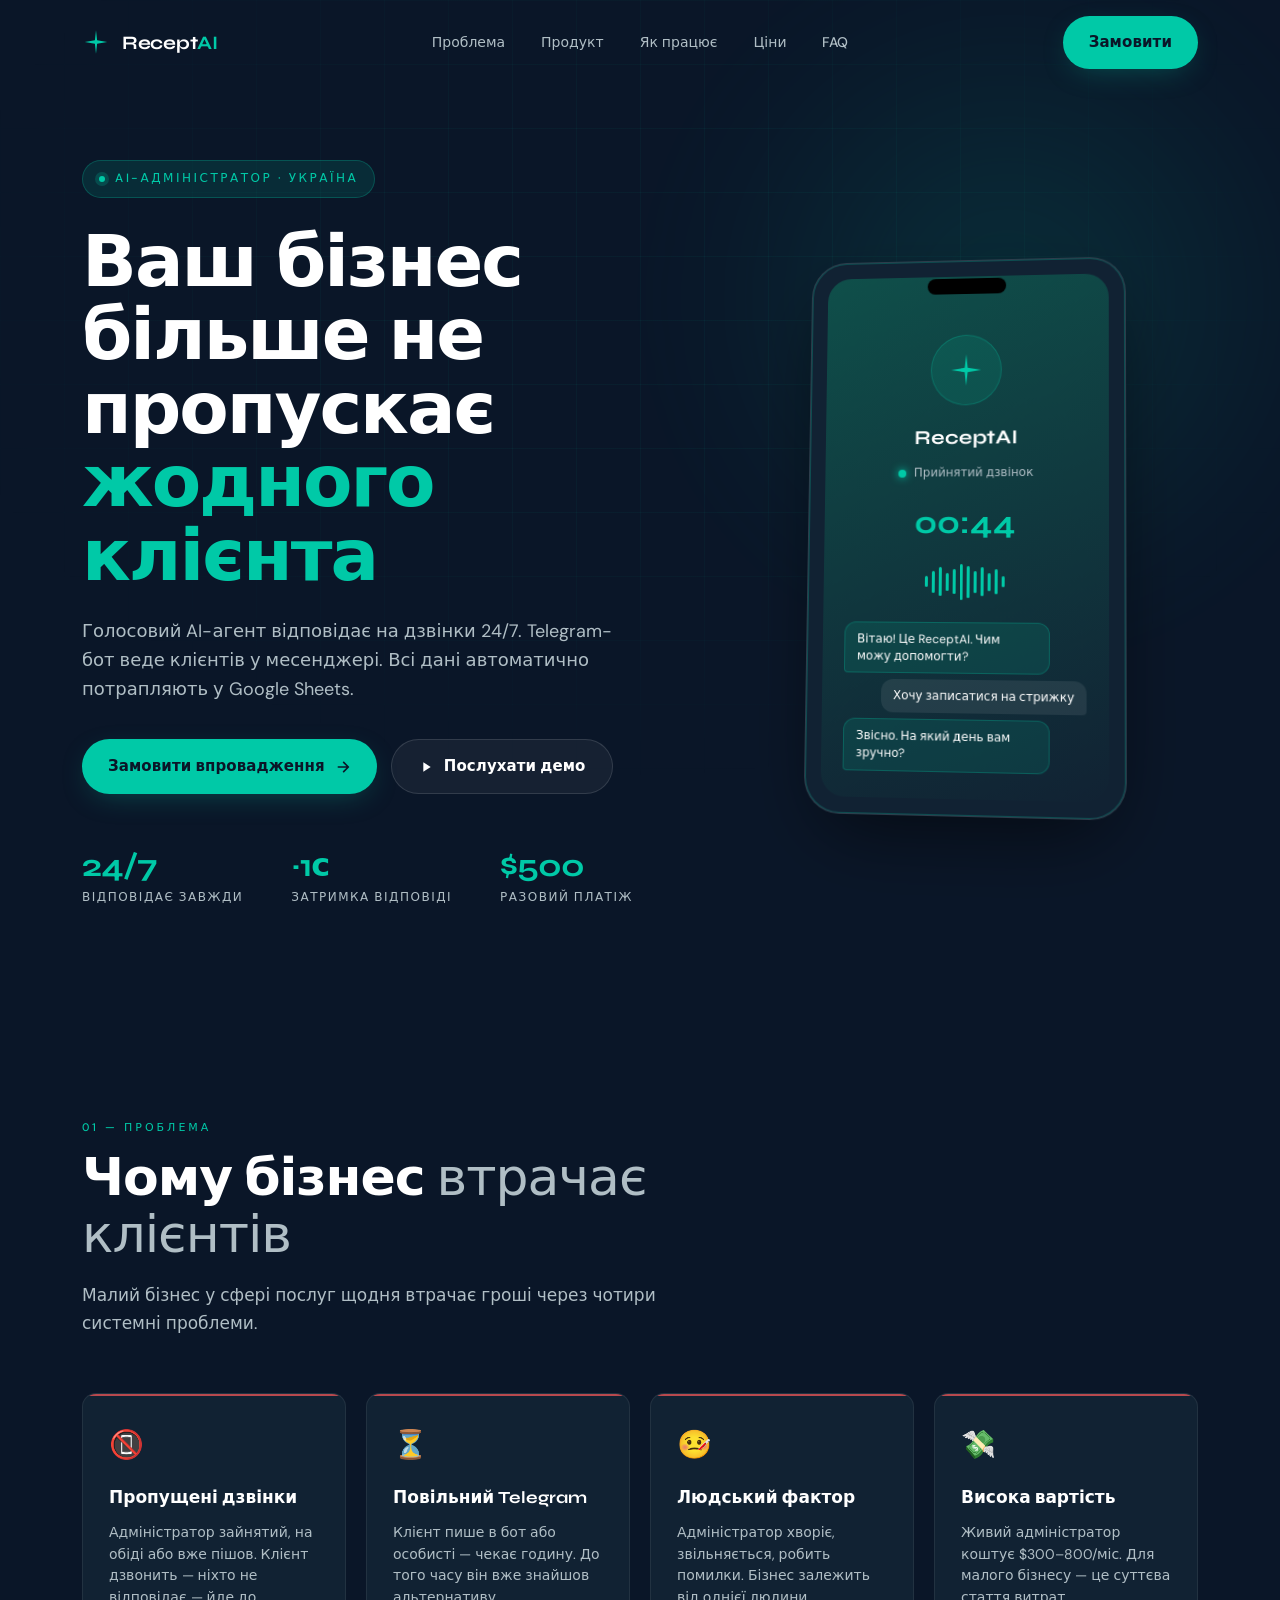
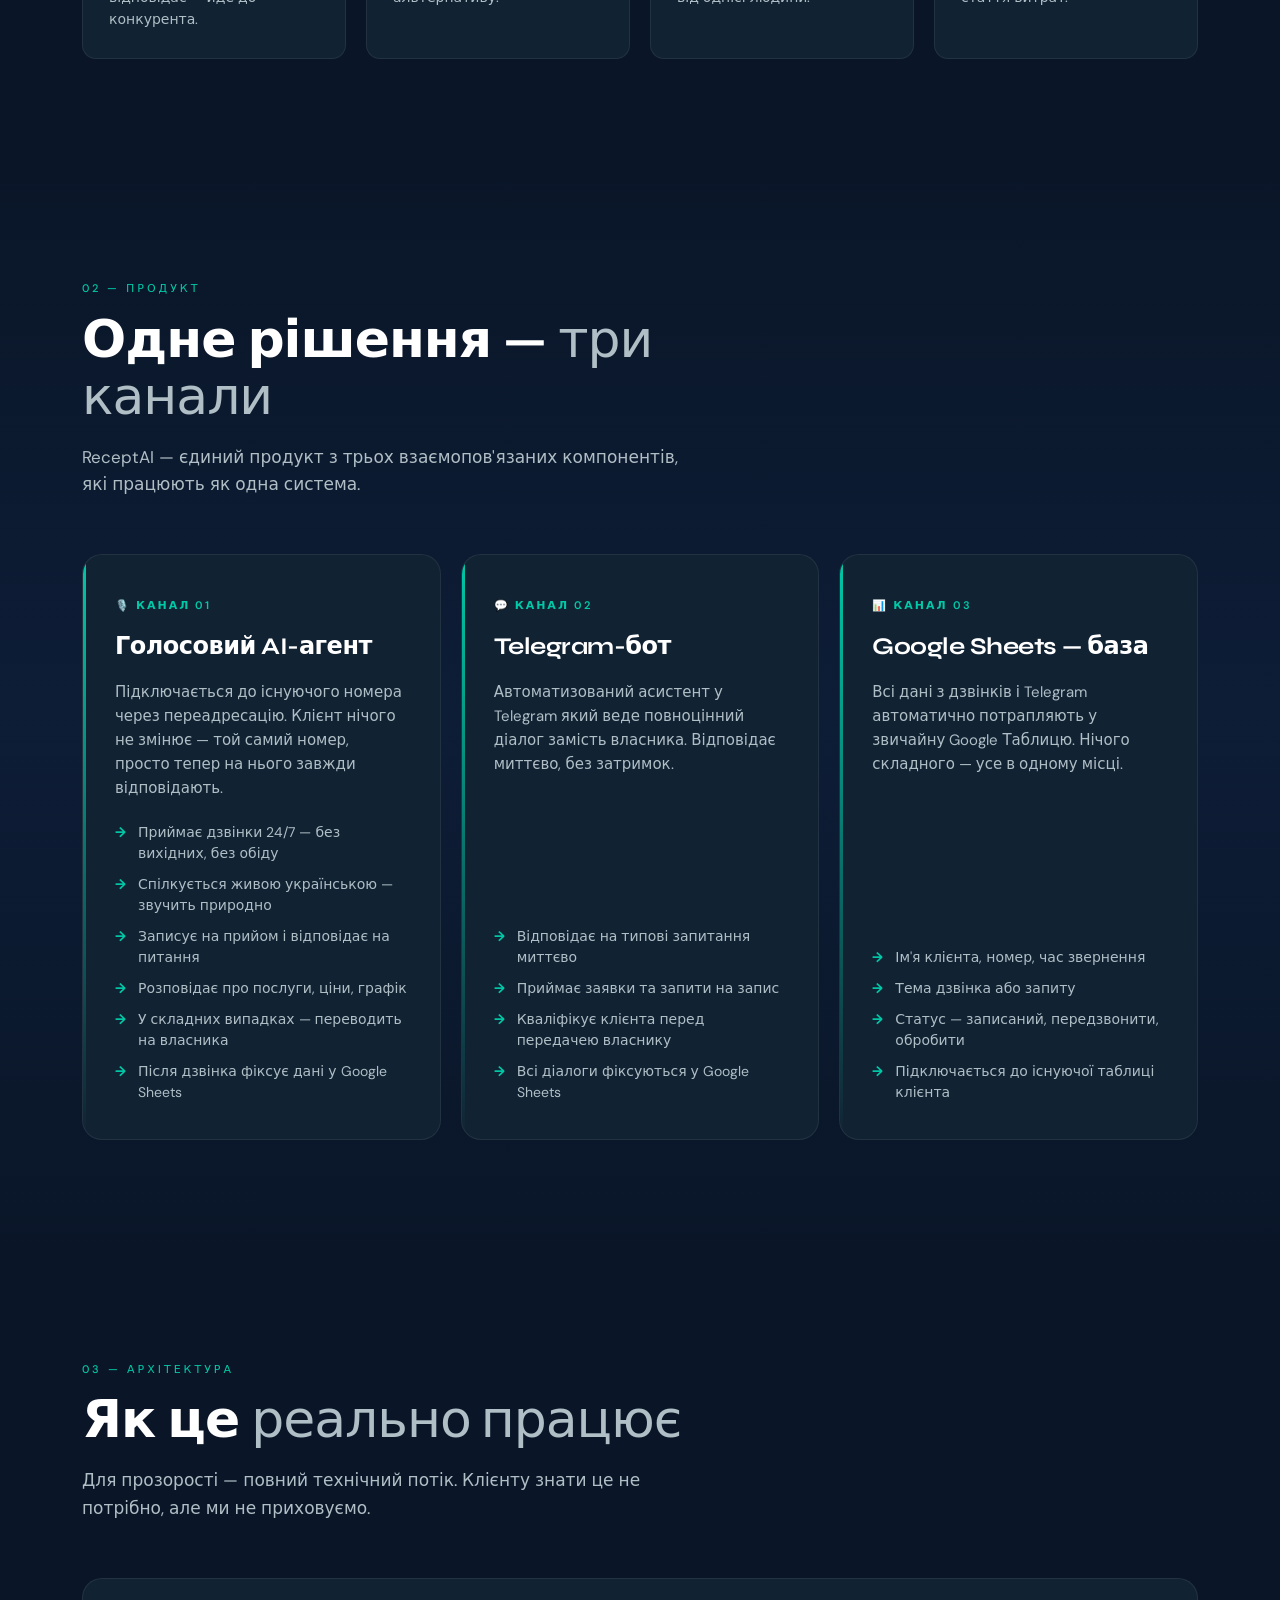
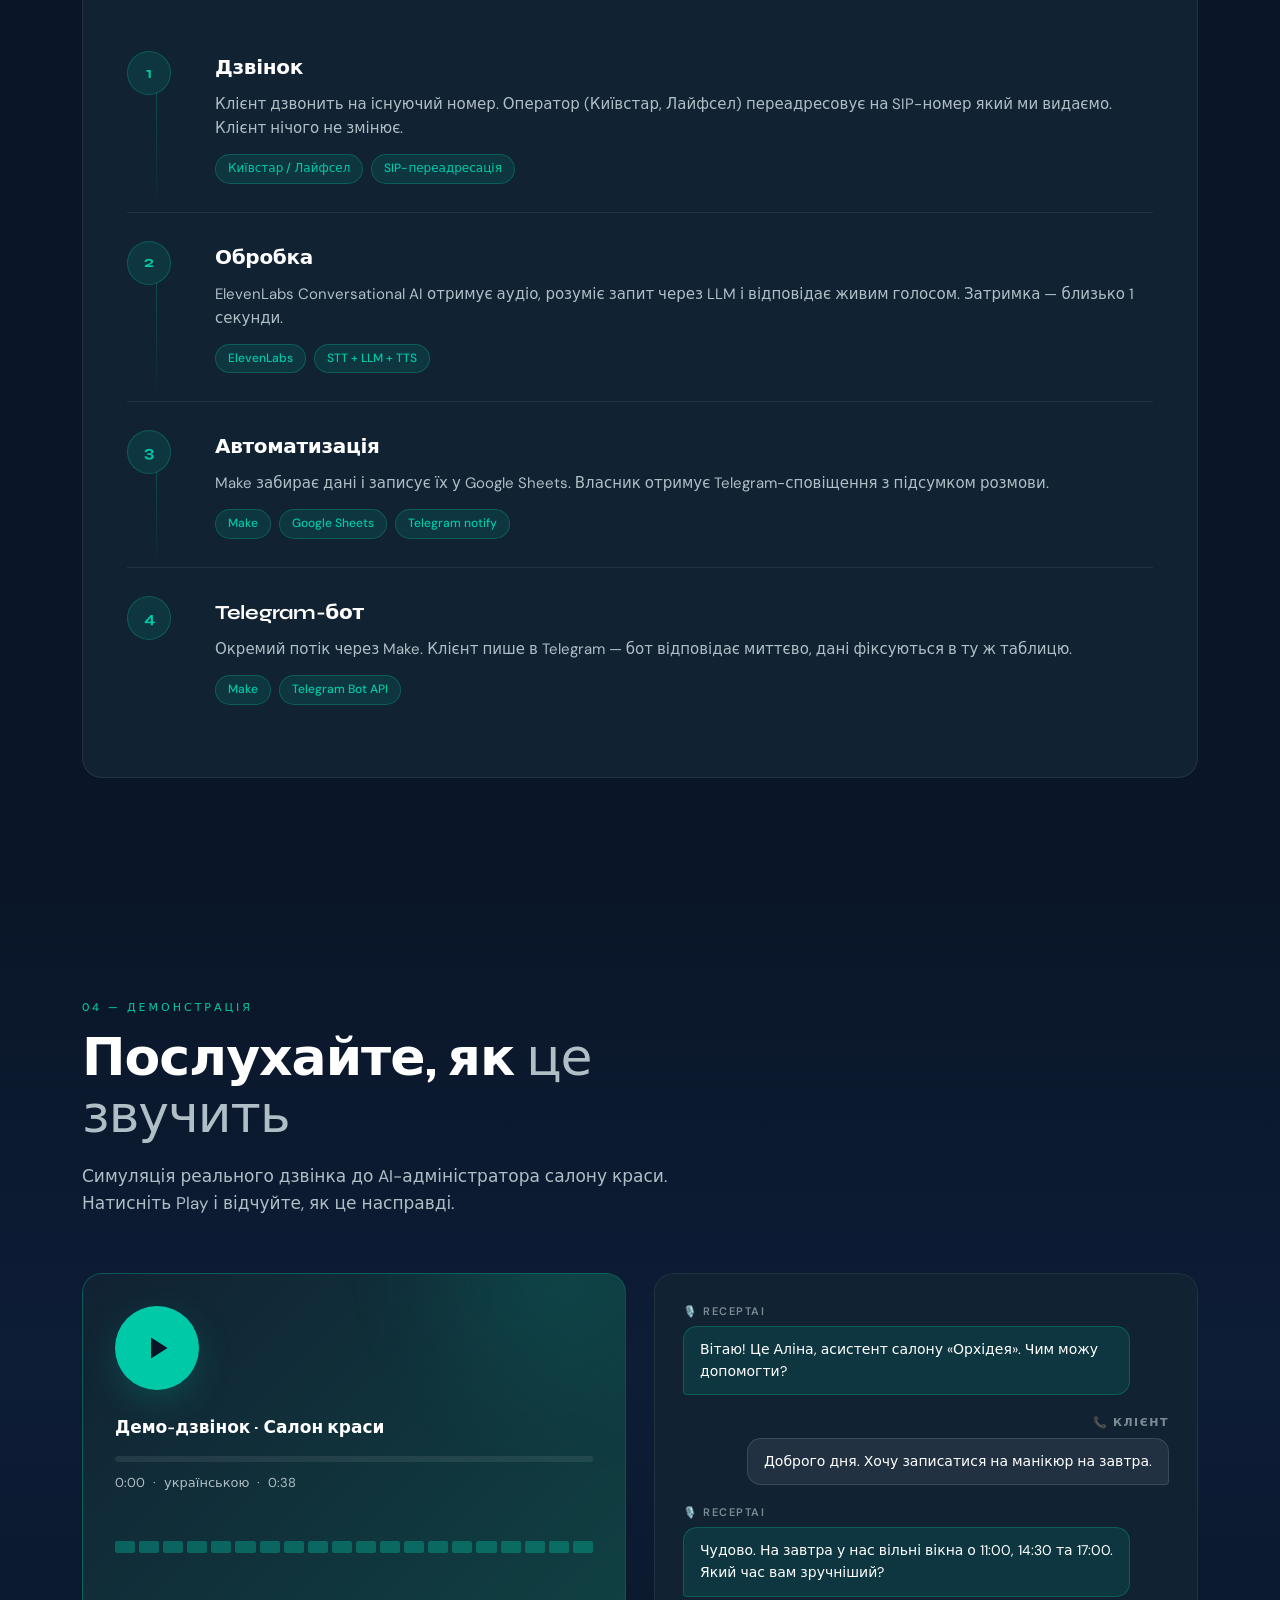
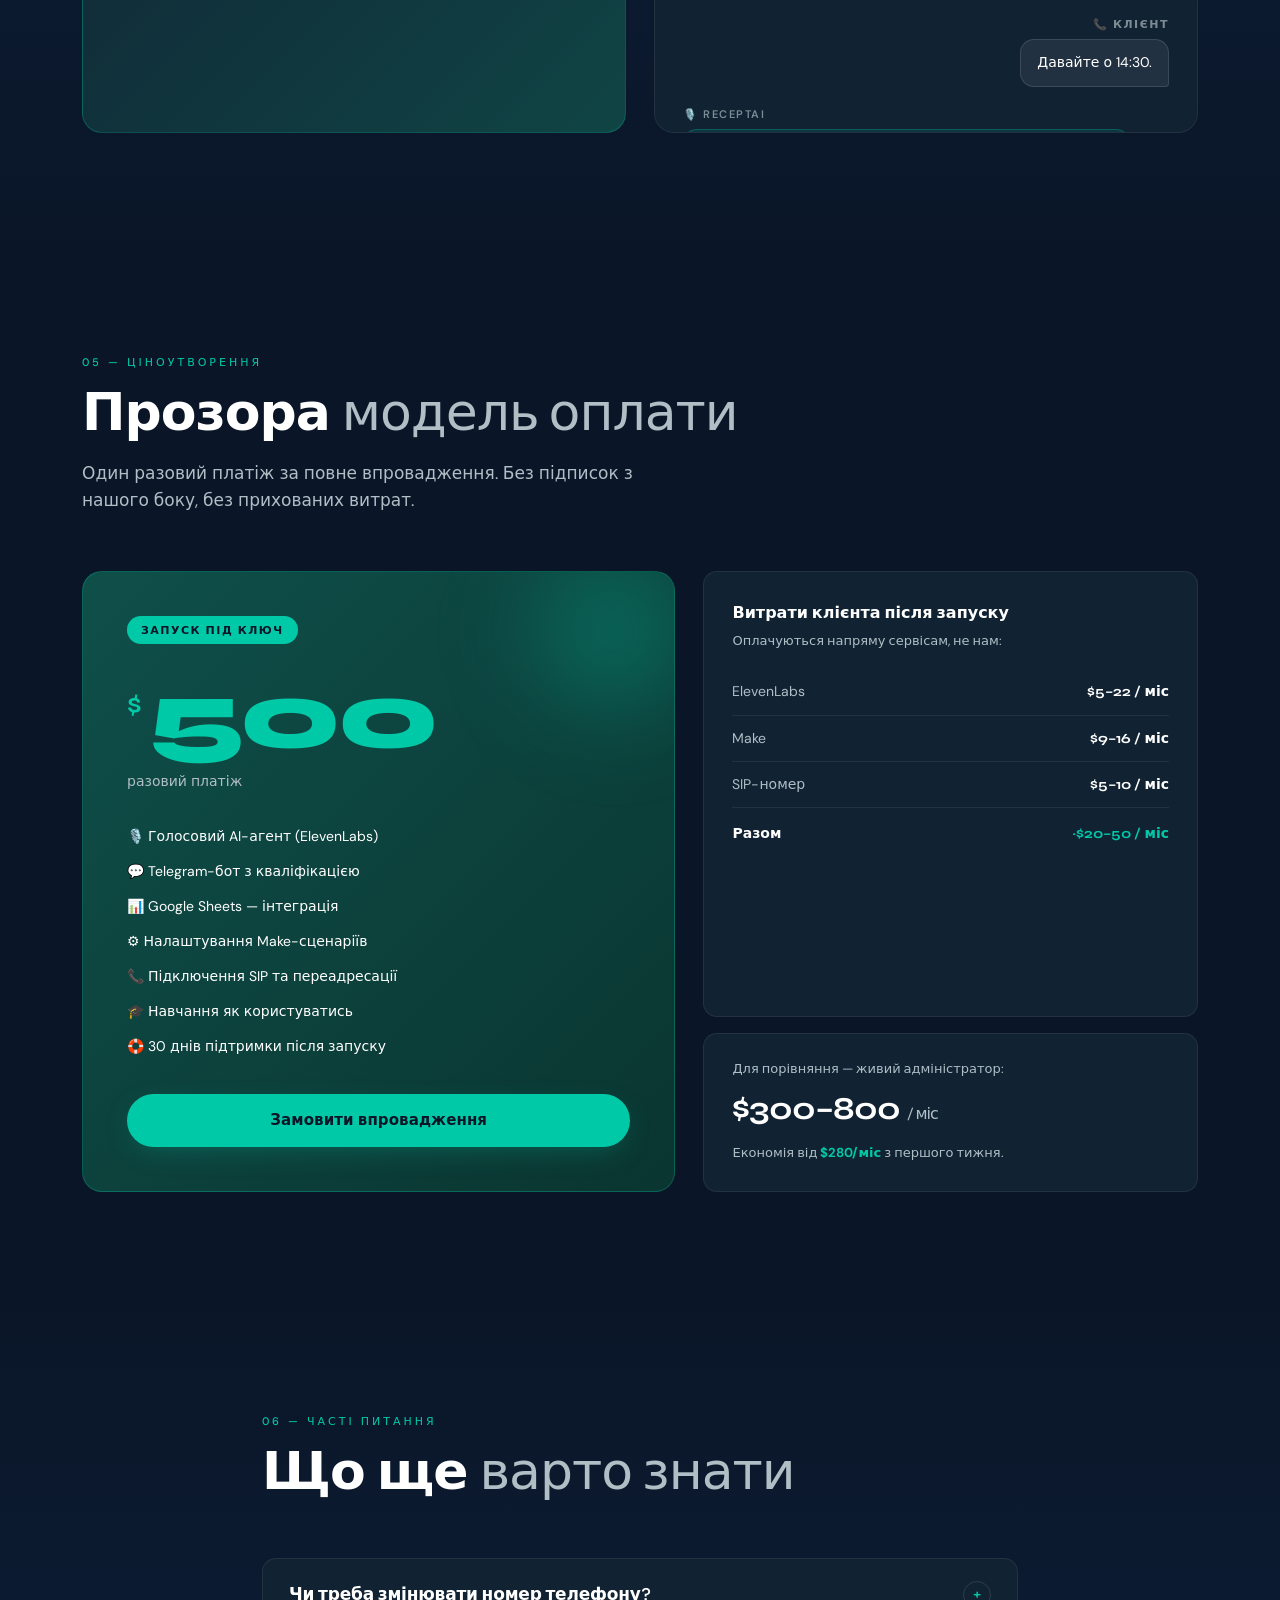
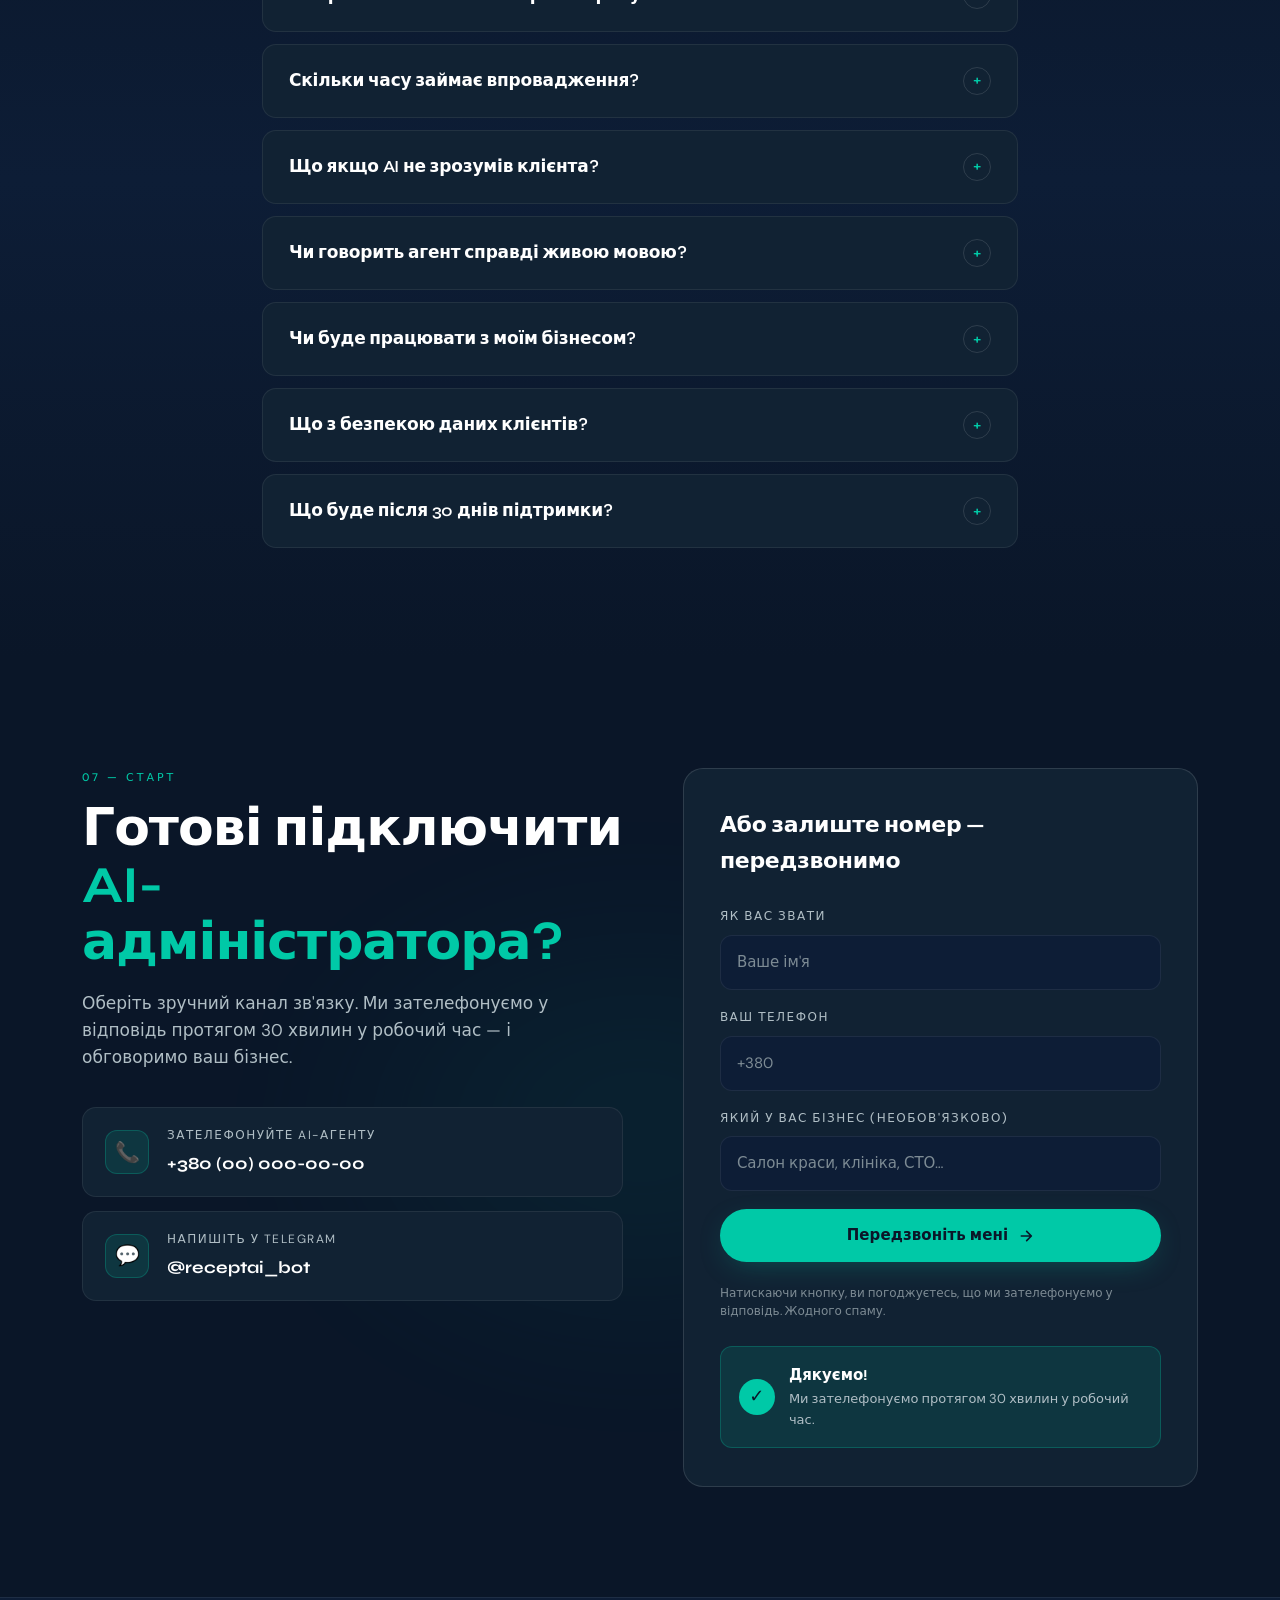
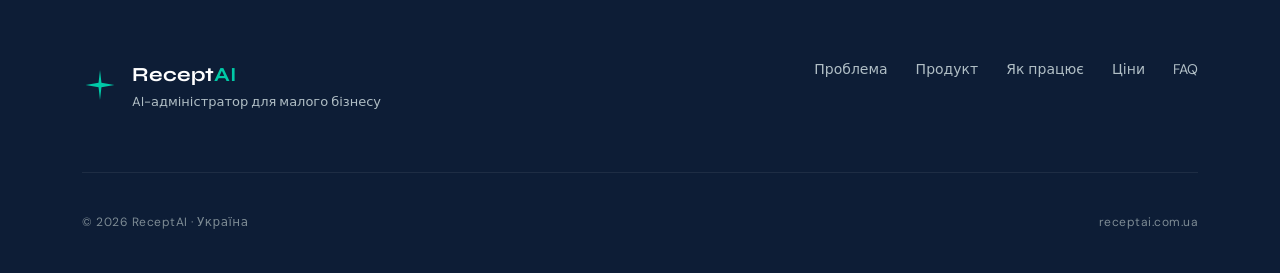
==== site/index.html @ 061a4cb5 "Add ReceptAI landing page (static HTML/CSS/JS) Single-page landing built from ReceptAI brief and bra" ====
<!DOCTYPE html>
<html lang="uk">
<head>
  <meta charset="UTF-8" />
  <meta name="viewport" content="width=device-width, initial-scale=1.0" />
  <meta name="description" content="ReceptAI — AI-адміністратор для малого бізнесу. Відповідає на дзвінки 24/7, веде клієнтів у Telegram, фіксує дані в Google Sheets." />
  <meta name="theme-color" content="#0A1628" />
  <meta property="og:title" content="ReceptAI — AI-адміністратор працює замість вас 24/7" />
  <meta property="og:description" content="Ваш бізнес більше не пропускає жодного клієнта. Голосовий агент + Telegram-бот + Google Sheets під ключ." />
  <meta property="og:type" content="website" />
  <title>ReceptAI — AI-адміністратор для малого бізнесу</title>

  <link rel="icon" type="image/svg+xml" href="assets/favicon.svg" />
  <link rel="preconnect" href="https://fonts.googleapis.com" />
  <link rel="preconnect" href="https://fonts.gstatic.com" crossorigin />
  <link
    href="https://fonts.googleapis.com/css2?family=Syne:wght@500;600;700;800&family=DM+Sans:wght@300;400;500;600;700&display=swap"
    rel="stylesheet"
  />
  <link rel="stylesheet" href="style.css" />
</head>
<body>

  <!-- ════ NAVIGATION ════ -->
  <header class="nav" id="nav">
    <div class="container nav__inner">
      <a href="#" class="nav__logo" aria-label="ReceptAI">
        <span class="nav__logo-icon" aria-hidden="true">
          <svg viewBox="0 0 100 100" fill="none">
            <path d="M50 8 L54 44 L90 50 L54 56 L50 92 L46 56 L10 50 L46 44 Z" fill="currentColor"/>
          </svg>
        </span>
        <span class="nav__logo-text">Recept<span class="accent">AI</span></span>
      </a>

      <nav class="nav__menu" aria-label="Головне меню">
        <a href="#problem">Проблема</a>
        <a href="#product">Продукт</a>
        <a href="#how">Як працює</a>
        <a href="#pricing">Ціни</a>
        <a href="#faq">FAQ</a>
      </nav>

      <a href="#cta" class="btn btn--primary nav__cta">Замовити</a>

      <button class="nav__burger" id="burger" aria-label="Меню" aria-expanded="false">
        <span></span><span></span><span></span>
      </button>
    </div>
  </header>

  <!-- ════ HERO ════ -->
  <section class="hero">
    <div class="hero__grid-bg" aria-hidden="true"></div>
    <div class="hero__glow" aria-hidden="true"></div>

    <div class="container hero__inner">
      <div class="hero__content">
        <div class="eyebrow">
          <span class="eyebrow__dot"></span>
          AI-адміністратор · Україна
        </div>

        <h1 class="hero__title">
          Ваш бізнес більше не пропускає <span class="accent">жодного клієнта</span>
        </h1>

        <p class="hero__sub">
          Голосовий AI-агент відповідає на дзвінки 24/7. Telegram-бот веде клієнтів у месенджері. Всі дані автоматично потрапляють у Google Sheets.
        </p>

        <div class="hero__ctas">
          <a href="#cta" class="btn btn--primary">
            Замовити впровадження
            <svg width="16" height="16" viewBox="0 0 24 24" fill="none" stroke="currentColor" stroke-width="2.5">
              <path d="M5 12h14M13 5l7 7-7 7" stroke-linecap="round" stroke-linejoin="round"/>
            </svg>
          </a>
          <a href="#demo" class="btn btn--ghost">
            <svg width="16" height="16" viewBox="0 0 24 24" fill="currentColor">
              <path d="M8 5v14l11-7z"/>
            </svg>
            Послухати демо
          </a>
        </div>

        <div class="hero__stats">
          <div class="stat">
            <div class="stat__val">24/7</div>
            <div class="stat__label">Відповідає завжди</div>
          </div>
          <div class="stat">
            <div class="stat__val">~1с</div>
            <div class="stat__label">Затримка відповіді</div>
          </div>
          <div class="stat">
            <div class="stat__val">$500</div>
            <div class="stat__label">Разовий платіж</div>
          </div>
        </div>
      </div>

      <!-- Phone mockup -->
      <div class="hero__visual" aria-hidden="true">
        <div class="phone">
          <div class="phone__notch"></div>
          <div class="phone__screen">
            <div class="call">
              <div class="call__avatar">
                <svg viewBox="0 0 100 100" fill="none">
                  <path d="M50 8 L54 44 L90 50 L54 56 L50 92 L46 56 L10 50 L46 44 Z" fill="#00C9A7"/>
                </svg>
              </div>
              <div class="call__name">ReceptAI</div>
              <div class="call__status">
                <span class="dot dot--live"></span>
                Прийнятий дзвінок
              </div>
              <div class="call__time" id="callTime">00:42</div>

              <div class="wave">
                <span></span><span></span><span></span><span></span><span></span>
                <span></span><span></span><span></span><span></span><span></span>
                <span></span><span></span>
              </div>

              <div class="call__transcript">
                <div class="msg msg--ai">Вітаю! Це ReceptAI. Чим можу допомогти?</div>
                <div class="msg msg--user">Хочу записатися на стрижку</div>
                <div class="msg msg--ai">Звісно. На який день вам зручно?</div>
              </div>
            </div>
          </div>
        </div>
      </div>
    </div>
  </section>

  <!-- ════ PROBLEM ════ -->
  <section class="section" id="problem">
    <div class="container">
      <div class="section__head">
        <div class="section__number">01 — Проблема</div>
        <h2 class="section__title">Чому бізнес <span class="dim">втрачає клієнтів</span></h2>
        <p class="section__lead">
          Малий бізнес у сфері послуг щодня втрачає гроші через чотири системні проблеми.
        </p>
      </div>

      <div class="problem-grid">
        <div class="problem-card">
          <div class="problem-card__icon">📵</div>
          <h3>Пропущені дзвінки</h3>
          <p>Адміністратор зайнятий, на обіді або вже пішов. Клієнт дзвонить — ніхто не відповідає — йде до конкурента.</p>
        </div>
        <div class="problem-card">
          <div class="problem-card__icon">⏳</div>
          <h3>Повільний Telegram</h3>
          <p>Клієнт пише в бот або особисті — чекає годину. До того часу він вже знайшов альтернативу.</p>
        </div>
        <div class="problem-card">
          <div class="problem-card__icon">🤒</div>
          <h3>Людський фактор</h3>
          <p>Адміністратор хворіє, звільняється, робить помилки. Бізнес залежить від однієї людини.</p>
        </div>
        <div class="problem-card">
          <div class="problem-card__icon">💸</div>
          <h3>Висока вартість</h3>
          <p>Живий адміністратор коштує $300–800/міс. Для малого бізнесу — це суттєва стаття витрат.</p>
        </div>
      </div>
    </div>
  </section>

  <!-- ════ PRODUCT ════ -->
  <section class="section section--alt" id="product">
    <div class="container">
      <div class="section__head">
        <div class="section__number">02 — Продукт</div>
        <h2 class="section__title">Одне рішення — <span class="dim">три канали</span></h2>
        <p class="section__lead">
          ReceptAI — єдиний продукт з трьох взаємопов'язаних компонентів, які працюють як одна система.
        </p>
      </div>

      <div class="product-stack">
        <article class="product-block">
          <header class="product-block__header">
            <span class="product-block__tag">🎙️ Канал 01</span>
            <h3>Голосовий AI-агент</h3>
          </header>
          <p class="product-block__desc">
            Підключається до існуючого номера через переадресацію. Клієнт нічого не змінює — той самий номер, просто тепер на нього завжди відповідають.
          </p>
          <ul class="feature-list">
            <li>Приймає дзвінки 24/7 — без вихідних, без обіду</li>
            <li>Спілкується живою українською — звучить природно</li>
            <li>Записує на прийом і відповідає на питання</li>
            <li>Розповідає про послуги, ціни, графік</li>
            <li>У складних випадках — переводить на власника</li>
            <li>Після дзвінка фіксує дані у Google Sheets</li>
          </ul>
        </article>

        <article class="product-block">
          <header class="product-block__header">
            <span class="product-block__tag">💬 Канал 02</span>
            <h3>Telegram-бот</h3>
          </header>
          <p class="product-block__desc">
            Автоматизований асистент у Telegram який веде повноцінний діалог замість власника. Відповідає миттєво, без затримок.
          </p>
          <ul class="feature-list">
            <li>Відповідає на типові запитання миттєво</li>
            <li>Приймає заявки та запити на запис</li>
            <li>Кваліфікує клієнта перед передачею власнику</li>
            <li>Всі діалоги фіксуються у Google Sheets</li>
          </ul>
        </article>

        <article class="product-block">
          <header class="product-block__header">
            <span class="product-block__tag">📊 Канал 03</span>
            <h3>Google Sheets — база</h3>
          </header>
          <p class="product-block__desc">
            Всі дані з дзвінків і Telegram автоматично потрапляють у звичайну Google Таблицю. Нічого складного — усе в одному місці.
          </p>
          <ul class="feature-list">
            <li>Ім'я клієнта, номер, час звернення</li>
            <li>Тема дзвінка або запиту</li>
            <li>Статус — записаний, передзвонити, обробити</li>
            <li>Підключається до існуючої таблиці клієнта</li>
          </ul>
        </article>
      </div>
    </div>
  </section>

  <!-- ════ HOW IT WORKS ════ -->
  <section class="section" id="how">
    <div class="container">
      <div class="section__head">
        <div class="section__number">03 — Архітектура</div>
        <h2 class="section__title">Як це <span class="dim">реально працює</span></h2>
        <p class="section__lead">
          Для прозорості — повний технічний потік. Клієнту знати це не потрібно, але ми не приховуємо.
        </p>
      </div>

      <div class="flow">
        <div class="flow__step">
          <div class="flow__num">1</div>
          <div class="flow__content">
            <h4>Дзвінок</h4>
            <p>Клієнт дзвонить на існуючий номер. Оператор (Київстар, Лайфсел) переадресовує на SIP-номер який ми видаємо. Клієнт нічого не змінює.</p>
            <div class="chip-row">
              <span class="chip">Київстар / Лайфсел</span>
              <span class="chip">SIP-переадресація</span>
            </div>
          </div>
        </div>

        <div class="flow__step">
          <div class="flow__num">2</div>
          <div class="flow__content">
            <h4>Обробка</h4>
            <p>ElevenLabs Conversational AI отримує аудіо, розуміє запит через LLM і відповідає живим голосом. Затримка — близько 1 секунди.</p>
            <div class="chip-row">
              <span class="chip">ElevenLabs</span>
              <span class="chip">STT + LLM + TTS</span>
            </div>
          </div>
        </div>

        <div class="flow__step">
          <div class="flow__num">3</div>
          <div class="flow__content">
            <h4>Автоматизація</h4>
            <p>Make забирає дані і записує їх у Google Sheets. Власник отримує Telegram-сповіщення з підсумком розмови.</p>
            <div class="chip-row">
              <span class="chip">Make</span>
              <span class="chip">Google Sheets</span>
              <span class="chip">Telegram notify</span>
            </div>
          </div>
        </div>

        <div class="flow__step">
          <div class="flow__num">4</div>
          <div class="flow__content">
            <h4>Telegram-бот</h4>
            <p>Окремий потік через Make. Клієнт пише в Telegram — бот відповідає миттєво, дані фіксуються в ту ж таблицю.</p>
            <div class="chip-row">
              <span class="chip">Make</span>
              <span class="chip">Telegram Bot API</span>
            </div>
          </div>
        </div>
      </div>
    </div>
  </section>

  <!-- ════ DEMO ════ -->
  <section class="section section--alt" id="demo">
    <div class="container">
      <div class="section__head">
        <div class="section__number">04 — Демонстрація</div>
        <h2 class="section__title">Послухайте, як <span class="dim">це звучить</span></h2>
        <p class="section__lead">
          Симуляція реального дзвінка до AI-адміністратора салону краси. Натисніть Play і відчуйте, як це насправді.
        </p>
      </div>

      <div class="demo">
        <div class="demo__player">
          <button class="demo__play" id="demoPlay" aria-label="Відтворити демо">
            <svg class="demo__icon demo__icon--play" viewBox="0 0 24 24" fill="currentColor">
              <path d="M8 5v14l11-7z"/>
            </svg>
            <svg class="demo__icon demo__icon--pause" viewBox="0 0 24 24" fill="currentColor">
              <rect x="6" y="5" width="4" height="14" rx="1"/>
              <rect x="14" y="5" width="4" height="14" rx="1"/>
            </svg>
          </button>

          <div class="demo__info">
            <div class="demo__title">Демо-дзвінок · Салон краси</div>
            <div class="demo__bar">
              <div class="demo__bar-fill" id="demoBar"></div>
            </div>
            <div class="demo__meta">
              <span id="demoCurrent">0:00</span>
              <span>·</span>
              <span>українською</span>
              <span>·</span>
              <span id="demoTotal">0:38</span>
            </div>
          </div>

          <div class="demo__wave" id="demoWave">
            <span></span><span></span><span></span><span></span><span></span>
            <span></span><span></span><span></span><span></span><span></span>
            <span></span><span></span><span></span><span></span><span></span>
            <span></span><span></span><span></span><span></span><span></span>
          </div>
        </div>

        <div class="demo__transcript">
          <div class="transcript__line transcript__line--ai">
            <span class="transcript__author">🎙️ ReceptAI</span>
            <p>Вітаю! Це Аліна, асистент салону «Орхідея». Чим можу допомогти?</p>
          </div>
          <div class="transcript__line transcript__line--user">
            <span class="transcript__author">📞 Клієнт</span>
            <p>Доброго дня. Хочу записатися на манікюр на завтра.</p>
          </div>
          <div class="transcript__line transcript__line--ai">
            <span class="transcript__author">🎙️ ReceptAI</span>
            <p>Чудово. На завтра у нас вільні вікна о 11:00, 14:30 та 17:00. Який час вам зручніший?</p>
          </div>
          <div class="transcript__line transcript__line--user">
            <span class="transcript__author">📞 Клієнт</span>
            <p>Давайте о 14:30.</p>
          </div>
          <div class="transcript__line transcript__line--ai">
            <span class="transcript__author">🎙️ ReceptAI</span>
            <p>Записала вас на завтра о 14:30. Підкажіть, будь ласка, ваше ім'я та номер для нагадування.</p>
          </div>
        </div>
      </div>
    </div>
  </section>

  <!-- ════ PRICING ════ -->
  <section class="section" id="pricing">
    <div class="container">
      <div class="section__head">
        <div class="section__number">05 — Ціноутворення</div>
        <h2 class="section__title">Прозора <span class="dim">модель оплати</span></h2>
        <p class="section__lead">
          Один разовий платіж за повне впровадження. Без підписок з нашого боку, без прихованих витрат.
        </p>
      </div>

      <div class="pricing">
        <div class="pricing__card">
          <div class="pricing__badge">Запуск під ключ</div>
          <div class="pricing__price">
            <span class="pricing__currency">$</span>
            <span class="pricing__amount">500</span>
          </div>
          <div class="pricing__period">разовий платіж</div>

          <ul class="pricing__features">
            <li>🎙️ Голосовий AI-агент (ElevenLabs)</li>
            <li>💬 Telegram-бот з кваліфікацією</li>
            <li>📊 Google Sheets — інтеграція</li>
            <li>⚙️ Налаштування Make-сценаріїв</li>
            <li>📞 Підключення SIP та переадресації</li>
            <li>🎓 Навчання як користуватись</li>
            <li>🛟 30 днів підтримки після запуску</li>
          </ul>

          <a href="#cta" class="btn btn--primary btn--block">Замовити впровадження</a>
        </div>

        <div class="pricing__side">
          <div class="pricing__panel">
            <h4>Витрати клієнта після запуску</h4>
            <p class="pricing__panel-desc">Оплачуються напряму сервісам, не нам:</p>
            <ul class="costs">
              <li><span>ElevenLabs</span><strong>$5–22 / міс</strong></li>
              <li><span>Make</span><strong>$9–16 / міс</strong></li>
              <li><span>SIP-номер</span><strong>$5–10 / міс</strong></li>
              <li class="costs__total"><span>Разом</span><strong>~$20–50 / міс</strong></li>
            </ul>
          </div>

          <div class="pricing__compare">
            <p>Для порівняння — живий адміністратор:</p>
            <div class="pricing__compare-val">$300–800 <span>/ міс</span></div>
            <p class="pricing__compare-note">Економія від <strong>$280/міс</strong> з першого тижня.</p>
          </div>
        </div>
      </div>
    </div>
  </section>

  <!-- ════ FAQ ════ -->
  <section class="section section--alt" id="faq">
    <div class="container container--narrow">
      <div class="section__head">
        <div class="section__number">06 — Часті питання</div>
        <h2 class="section__title">Що ще <span class="dim">варто знати</span></h2>
      </div>

      <div class="faq">
        <details class="faq__item">
          <summary>
            Чи треба змінювати номер телефону?
            <span class="faq__icon">+</span>
          </summary>
          <div class="faq__body">
            Ні. Ви залишаєте свій номер. Ми просто налаштовуємо переадресацію на SIP-номер, на якому працює AI-агент. Київстар, Лайфсел та інші оператори це підтримують — підключення займає 10 хвилин.
          </div>
        </details>

        <details class="faq__item">
          <summary>
            Скільки часу займає впровадження?
            <span class="faq__icon">+</span>
          </summary>
          <div class="faq__body">
            Від моменту погодження ТЗ — 3–5 робочих днів. Перший день — інтерв'ю та формування скриптів. Другий-третій — налаштування агента, бота, Make. Четвертий — тестування. П'ятий — запуск.
          </div>
        </details>

        <details class="faq__item">
          <summary>
            Що якщо AI не зрозумів клієнта?
            <span class="faq__icon">+</span>
          </summary>
          <div class="faq__body">
            У складних випадках агент переводить дзвінок на ваш мобільний або фіксує контакт у таблицю з позначкою «перетелефонувати». Ви бачите такі випадки і за бажанням передзвонюєте самі.
          </div>
        </details>

        <details class="faq__item">
          <summary>
            Чи говорить агент справді живою мовою?
            <span class="faq__icon">+</span>
          </summary>
          <div class="faq__body">
            Так. Ми використовуємо ElevenLabs Conversational AI з українським голосом — звучить як людина, з природними інтонаціями та паузами. Послухайте демо вище — це і є реальна якість.
          </div>
        </details>

        <details class="faq__item">
          <summary>
            Чи буде працювати з моїм бізнесом?
            <span class="faq__icon">+</span>
          </summary>
          <div class="faq__body">
            Працює для салонів краси, клінік, фітнес-клубів, автосервісів, СТО, репетиторів, дитячих гуртків, ресторанів. Якщо у вас є телефонна лінія та клієнти телефонують — підійде. Перед стартом ми разом перевіряємо, що сценарії покриють ваші потреби.
          </div>
        </details>

        <details class="faq__item">
          <summary>
            Що з безпекою даних клієнтів?
            <span class="faq__icon">+</span>
          </summary>
          <div class="faq__body">
            Всі дані зберігаються у вашій Google Таблиці — ми її не контролюємо після запуску. ElevenLabs та Make працюють за стандартами GDPR. Доступ до системи маєте тільки ви.
          </div>
        </details>

        <details class="faq__item">
          <summary>
            Що буде після 30 днів підтримки?
            <span class="faq__icon">+</span>
          </summary>
          <div class="faq__body">
            Система продовжує працювати. Якщо потрібні зміни — оновити скрипт, додати послугу, налаштувати новий сценарій — це окремий невеликий пакет. Базова робота не зупиняється ніколи.
          </div>
        </details>
      </div>
    </div>
  </section>

  <!-- ════ CTA ════ -->
  <section class="cta" id="cta">
    <div class="cta__glow" aria-hidden="true"></div>
    <div class="container">
      <div class="cta__inner">
        <div class="cta__copy">
          <div class="section__number">07 — Старт</div>
          <h2 class="cta__title">
            Готові підключити <span class="accent">AI-адміністратора?</span>
          </h2>
          <p class="cta__lead">
            Оберіть зручний канал зв'язку. Ми зателефонуємо у відповідь протягом 30 хвилин у робочий час — і обговоримо ваш бізнес.
          </p>

          <div class="cta__channels">
            <a href="tel:+380000000000" class="channel">
              <div class="channel__icon">📞</div>
              <div>
                <div class="channel__label">Зателефонуйте AI-агенту</div>
                <div class="channel__value">+380 (00) 000-00-00</div>
              </div>
            </a>

            <a href="https://t.me/receptai_bot" class="channel" target="_blank" rel="noopener">
              <div class="channel__icon">💬</div>
              <div>
                <div class="channel__label">Напишіть у Telegram</div>
                <div class="channel__value">@receptai_bot</div>
              </div>
            </a>
          </div>
        </div>

        <form class="cta__form" id="leadForm" novalidate>
          <h3>Або залиште номер — передзвонимо</h3>

          <label class="field">
            <span>Як вас звати</span>
            <input type="text" name="name" placeholder="Ваше ім'я" required minlength="2" />
          </label>

          <label class="field">
            <span>Ваш телефон</span>
            <input type="tel" name="phone" placeholder="+380" required pattern=".{10,}" />
          </label>

          <label class="field">
            <span>Який у вас бізнес (необов'язково)</span>
            <input type="text" name="business" placeholder="Салон краси, клініка, СТО…" />
          </label>

          <button type="submit" class="btn btn--primary btn--block">
            Передзвоніть мені
            <svg width="16" height="16" viewBox="0 0 24 24" fill="none" stroke="currentColor" stroke-width="2.5">
              <path d="M5 12h14M13 5l7 7-7 7" stroke-linecap="round" stroke-linejoin="round"/>
            </svg>
          </button>

          <p class="field__note">
            Натискаючи кнопку, ви погоджуєтесь, що ми зателефонуємо у відповідь. Жодного спаму.
          </p>

          <div class="cta__success" id="leadSuccess" hidden>
            <span>✓</span>
            <div>
              <strong>Дякуємо!</strong>
              <p>Ми зателефонуємо протягом 30 хвилин у робочий час.</p>
            </div>
          </div>
        </form>
      </div>
    </div>
  </section>

  <!-- ════ FOOTER ════ -->
  <footer class="footer">
    <div class="container footer__inner">
      <div class="footer__brand">
        <span class="nav__logo-icon" aria-hidden="true">
          <svg viewBox="0 0 100 100" fill="none">
            <path d="M50 8 L54 44 L90 50 L54 56 L50 92 L46 56 L10 50 L46 44 Z" fill="currentColor"/>
          </svg>
        </span>
        <div>
          <div class="footer__name">Recept<span class="accent">AI</span></div>
          <div class="footer__tag">AI-адміністратор для малого бізнесу</div>
        </div>
      </div>

      <div class="footer__links">
        <a href="#problem">Проблема</a>
        <a href="#product">Продукт</a>
        <a href="#how">Як працює</a>
        <a href="#pricing">Ціни</a>
        <a href="#faq">FAQ</a>
      </div>

      <div class="footer__bottom">
        <span>© <span id="year">2025</span> ReceptAI · Україна</span>
        <span>receptai.com.ua</span>
      </div>
    </div>
  </footer>

  <script src="script.js"></script>
</body>
</html>
---- site/style.css ----
/* ────────────────────────────────────────────────
   ReceptAI — Landing Stylesheet
   Brand: Obsidian Black · Brunswick Green · Tropical Teal
   ──────────────────────────────────────────────── */

:root {
  /* Palette */
  --bg: #0A1628;
  --bg-2: #0d1d36;
  --bg-3: #0F4F4A;
  --card: #112233;
  --card-2: #16293f;
  --teal: #00C9A7;
  --teal-soft: rgba(0, 201, 167, 0.12);
  --teal-border: rgba(0, 201, 167, 0.25);
  --teal-glow: rgba(0, 201, 167, 0.35);
  --white: #FFFFFF;
  --gray: #B0BEC5;
  --gray-2: #7d8b94;
  --border: rgba(255, 255, 255, 0.07);
  --border-2: rgba(255, 255, 255, 0.12);
  --red: #FF5A5A;

  /* Type */
  --font-display: 'Syne', system-ui, sans-serif;
  --font-body: 'DM Sans', system-ui, -apple-system, sans-serif;

  /* Sizing */
  --container: 1180px;
  --radius: 14px;
  --radius-lg: 20px;
}

* {
  margin: 0;
  padding: 0;
  box-sizing: border-box;
}

html {
  scroll-behavior: smooth;
}

body {
  background: var(--bg);
  color: var(--white);
  font-family: var(--font-body);
  font-size: 16px;
  line-height: 1.65;
  -webkit-font-smoothing: antialiased;
  -moz-osx-font-smoothing: grayscale;
  overflow-x: hidden;
}

::selection {
  background: var(--teal);
  color: var(--bg);
}

a {
  color: inherit;
  text-decoration: none;
}

img,
svg {
  display: block;
  max-width: 100%;
}

button {
  font: inherit;
  cursor: pointer;
  border: none;
  background: none;
  color: inherit;
}

input,
textarea {
  font: inherit;
  color: inherit;
}

/* ────────────────────────────────────────────────
   LAYOUT
   ──────────────────────────────────────────────── */

.container {
  width: 100%;
  max-width: var(--container);
  margin: 0 auto;
  padding: 0 32px;
}

.container--narrow {
  max-width: 820px;
}

.accent {
  color: var(--teal);
}

.dim {
  color: var(--gray);
  font-weight: 400;
}

/* ────────────────────────────────────────────────
   NAV
   ──────────────────────────────────────────────── */

.nav {
  position: fixed;
  top: 0;
  left: 0;
  right: 0;
  z-index: 100;
  padding: 16px 0;
  transition: background 0.3s ease, backdrop-filter 0.3s ease, border-color 0.3s ease;
  border-bottom: 1px solid transparent;
}

.nav.is-scrolled {
  background: rgba(10, 22, 40, 0.85);
  backdrop-filter: saturate(180%) blur(20px);
  -webkit-backdrop-filter: saturate(180%) blur(20px);
  border-bottom-color: var(--border);
}

.nav__inner {
  display: flex;
  align-items: center;
  justify-content: space-between;
  gap: 32px;
}

.nav__logo {
  display: flex;
  align-items: center;
  gap: 12px;
  color: var(--white);
  font-family: var(--font-display);
  font-weight: 700;
  font-size: 19px;
  letter-spacing: -0.3px;
}

.nav__logo-icon {
  width: 28px;
  height: 28px;
  color: var(--teal);
  display: flex;
}

.nav__menu {
  display: flex;
  gap: 36px;
}

.nav__menu a {
  font-size: 14px;
  font-weight: 500;
  color: var(--gray);
  transition: color 0.2s;
  position: relative;
}

.nav__menu a:hover {
  color: var(--white);
}

.nav__cta {
  font-size: 14px;
  padding: 11px 22px;
}

.nav__burger {
  display: none;
  width: 32px;
  height: 32px;
  flex-direction: column;
  justify-content: center;
  gap: 5px;
  align-items: center;
}

.nav__burger span {
  display: block;
  width: 22px;
  height: 2px;
  background: var(--white);
  border-radius: 2px;
  transition: transform 0.25s, opacity 0.2s;
}

.nav__burger[aria-expanded='true'] span:nth-child(1) {
  transform: translateY(7px) rotate(45deg);
}
.nav__burger[aria-expanded='true'] span:nth-child(2) {
  opacity: 0;
}
.nav__burger[aria-expanded='true'] span:nth-child(3) {
  transform: translateY(-7px) rotate(-45deg);
}

/* ────────────────────────────────────────────────
   BUTTON
   ──────────────────────────────────────────────── */

.btn {
  display: inline-flex;
  align-items: center;
  justify-content: center;
  gap: 10px;
  padding: 14px 26px;
  font-family: var(--font-body);
  font-size: 15px;
  font-weight: 600;
  border-radius: 999px;
  transition: transform 0.15s ease, box-shadow 0.2s ease, background 0.2s ease, color 0.2s ease;
  white-space: nowrap;
  letter-spacing: 0.1px;
  cursor: pointer;
}

.btn--primary {
  background: var(--teal);
  color: var(--bg);
  box-shadow: 0 8px 30px -10px var(--teal-glow);
}

.btn--primary:hover {
  transform: translateY(-1px);
  box-shadow: 0 14px 40px -10px var(--teal-glow);
}

.btn--ghost {
  background: rgba(255, 255, 255, 0.05);
  color: var(--white);
  border: 1px solid var(--border-2);
}

.btn--ghost:hover {
  background: rgba(255, 255, 255, 0.08);
  border-color: var(--teal-border);
}

.btn--block {
  width: 100%;
}

/* ────────────────────────────────────────────────
   HERO
   ──────────────────────────────────────────────── */

.hero {
  position: relative;
  padding: 160px 0 100px;
  overflow: hidden;
  isolation: isolate;
}

.hero__grid-bg {
  position: absolute;
  inset: 0;
  background-image:
    linear-gradient(rgba(0, 201, 167, 0.05) 1px, transparent 1px),
    linear-gradient(90deg, rgba(0, 201, 167, 0.05) 1px, transparent 1px);
  background-size: 64px 64px;
  mask-image: radial-gradient(ellipse 70% 60% at 50% 30%, #000 30%, transparent 80%);
  -webkit-mask-image: radial-gradient(ellipse 70% 60% at 50% 30%, #000 30%, transparent 80%);
  z-index: -2;
}

.hero__glow {
  position: absolute;
  top: -10%;
  right: -10%;
  width: 800px;
  height: 800px;
  background: radial-gradient(circle, var(--teal-glow) 0%, transparent 60%);
  filter: blur(60px);
  opacity: 0.4;
  z-index: -1;
  pointer-events: none;
}

.hero__inner {
  display: grid;
  grid-template-columns: 1.1fr 0.9fr;
  gap: 80px;
  align-items: center;
}

.eyebrow {
  display: inline-flex;
  align-items: center;
  gap: 10px;
  font-size: 12px;
  font-weight: 500;
  letter-spacing: 2.5px;
  text-transform: uppercase;
  color: var(--teal);
  padding: 8px 16px;
  border: 1px solid var(--teal-border);
  background: var(--teal-soft);
  border-radius: 999px;
  margin-bottom: 28px;
}

.eyebrow__dot {
  width: 6px;
  height: 6px;
  border-radius: 50%;
  background: var(--teal);
  box-shadow: 0 0 0 4px rgba(0, 201, 167, 0.2);
  animation: pulse 2s ease-in-out infinite;
}

@keyframes pulse {
  0%, 100% { box-shadow: 0 0 0 4px rgba(0, 201, 167, 0.2); }
  50% { box-shadow: 0 0 0 8px rgba(0, 201, 167, 0); }
}

.hero__title {
  font-family: var(--font-display);
  font-size: clamp(40px, 6vw, 72px);
  font-weight: 800;
  line-height: 1.02;
  letter-spacing: -2px;
  margin-bottom: 24px;
}

.hero__sub {
  font-size: 18px;
  line-height: 1.6;
  color: var(--gray);
  max-width: 560px;
  margin-bottom: 36px;
}

.hero__ctas {
  display: flex;
  gap: 14px;
  margin-bottom: 56px;
  flex-wrap: wrap;
}

.hero__stats {
  display: flex;
  gap: 48px;
  flex-wrap: wrap;
}

.stat__val {
  font-family: var(--font-display);
  font-size: 32px;
  font-weight: 700;
  color: var(--teal);
  line-height: 1;
  margin-bottom: 6px;
  letter-spacing: -1px;
}

.stat__label {
  font-size: 12px;
  text-transform: uppercase;
  letter-spacing: 1.5px;
  color: var(--gray);
}

/* ── Phone mockup ── */

.hero__visual {
  display: flex;
  justify-content: center;
  align-items: center;
}

.phone {
  width: 320px;
  background: var(--card);
  border: 1px solid var(--border-2);
  border-radius: 36px;
  padding: 16px;
  position: relative;
  box-shadow:
    0 30px 80px -20px rgba(0, 0, 0, 0.6),
    0 0 0 1px var(--teal-border) inset;
  transform: perspective(1200px) rotateY(-6deg) rotateX(4deg);
  transition: transform 0.6s ease;
}

.phone:hover {
  transform: perspective(1200px) rotateY(-2deg) rotateX(0);
}

.phone__notch {
  position: absolute;
  top: 18px;
  left: 50%;
  transform: translateX(-50%);
  width: 80px;
  height: 16px;
  background: #000;
  border-radius: 999px;
  z-index: 2;
}

.phone__screen {
  background: linear-gradient(160deg, var(--bg-3) 0%, var(--card) 100%);
  border-radius: 24px;
  padding: 60px 22px 26px;
}

.call {
  text-align: center;
}

.call__avatar {
  width: 72px;
  height: 72px;
  margin: 0 auto 16px;
  background: var(--teal-soft);
  border: 1px solid var(--teal-border);
  border-radius: 50%;
  padding: 16px;
  animation: avatarPulse 2.5s ease-in-out infinite;
}

@keyframes avatarPulse {
  0%, 100% { box-shadow: 0 0 0 0 rgba(0, 201, 167, 0.3); }
  50% { box-shadow: 0 0 0 16px rgba(0, 201, 167, 0); }
}

.call__name {
  font-family: var(--font-display);
  font-size: 20px;
  font-weight: 700;
  margin-bottom: 6px;
}

.call__status {
  display: inline-flex;
  align-items: center;
  gap: 8px;
  font-size: 12px;
  color: var(--gray);
  margin-bottom: 14px;
}

.dot {
  width: 8px;
  height: 8px;
  border-radius: 50%;
  display: inline-block;
}

.dot--live {
  background: var(--teal);
  box-shadow: 0 0 8px var(--teal);
  animation: pulse 1.5s ease-in-out infinite;
}

.call__time {
  font-family: var(--font-display);
  font-size: 32px;
  font-weight: 700;
  color: var(--teal);
  margin-bottom: 14px;
  font-variant-numeric: tabular-nums;
}

.wave {
  display: flex;
  align-items: center;
  justify-content: center;
  gap: 4px;
  height: 36px;
  margin-bottom: 22px;
}

.wave span {
  display: block;
  width: 3px;
  border-radius: 2px;
  background: var(--teal);
  animation: wave 1.2s ease-in-out infinite;
}

.wave span:nth-child(1) { animation-delay: -1.2s; height: 30%; }
.wave span:nth-child(2) { animation-delay: -1.1s; height: 60%; }
.wave span:nth-child(3) { animation-delay: -1.0s; height: 80%; }
.wave span:nth-child(4) { animation-delay: -0.9s; height: 50%; }
.wave span:nth-child(5) { animation-delay: -0.8s; height: 70%; }
.wave span:nth-child(6) { animation-delay: -0.7s; height: 100%; }
.wave span:nth-child(7) { animation-delay: -0.6s; height: 90%; }
.wave span:nth-child(8) { animation-delay: -0.5s; height: 60%; }
.wave span:nth-child(9) { animation-delay: -0.4s; height: 80%; }
.wave span:nth-child(10) { animation-delay: -0.3s; height: 50%; }
.wave span:nth-child(11) { animation-delay: -0.2s; height: 70%; }
.wave span:nth-child(12) { animation-delay: -0.1s; height: 30%; }

@keyframes wave {
  0%, 100% { transform: scaleY(0.4); opacity: 0.6; }
  50% { transform: scaleY(1); opacity: 1; }
}

.call__transcript {
  display: flex;
  flex-direction: column;
  gap: 6px;
  text-align: left;
}

.msg {
  font-size: 12px;
  padding: 8px 12px;
  border-radius: 12px;
  line-height: 1.4;
  max-width: 85%;
  animation: msgIn 0.5s ease-out backwards;
}

.msg--ai {
  background: var(--teal-soft);
  border: 1px solid var(--teal-border);
  align-self: flex-start;
  border-bottom-left-radius: 4px;
}

.msg--user {
  background: rgba(255, 255, 255, 0.08);
  align-self: flex-end;
  border-bottom-right-radius: 4px;
  color: var(--white);
}

.msg:nth-child(1) { animation-delay: 0.3s; }
.msg:nth-child(2) { animation-delay: 0.9s; }
.msg:nth-child(3) { animation-delay: 1.5s; }

@keyframes msgIn {
  from { opacity: 0; transform: translateY(6px); }
  to { opacity: 1; transform: translateY(0); }
}

/* ────────────────────────────────────────────────
   SECTION
   ──────────────────────────────────────────────── */

.section {
  padding: 110px 0;
  position: relative;
}

.section--alt {
  background: linear-gradient(180deg, var(--bg) 0%, var(--bg-2) 50%, var(--bg) 100%);
}

.section__head {
  max-width: 720px;
  margin-bottom: 56px;
}

.section__number {
  font-family: var(--font-body);
  font-size: 11px;
  letter-spacing: 3px;
  text-transform: uppercase;
  color: var(--teal);
  margin-bottom: 14px;
  font-weight: 500;
}

.section__title {
  font-family: var(--font-display);
  font-size: clamp(32px, 4.5vw, 52px);
  font-weight: 700;
  line-height: 1.1;
  letter-spacing: -1px;
  margin-bottom: 18px;
}

.section__lead {
  font-size: 17px;
  color: var(--gray);
  line-height: 1.6;
  max-width: 620px;
}

/* ────────────────────────────────────────────────
   PROBLEM
   ──────────────────────────────────────────────── */

.problem-grid {
  display: grid;
  grid-template-columns: repeat(4, 1fr);
  gap: 20px;
}

.problem-card {
  background: var(--card);
  border: 1px solid var(--border);
  border-radius: var(--radius);
  padding: 28px 26px;
  position: relative;
  overflow: hidden;
  transition: border-color 0.2s, transform 0.2s;
}

.problem-card:hover {
  border-color: var(--border-2);
  transform: translateY(-2px);
}

.problem-card::after {
  content: '';
  position: absolute;
  top: 0;
  left: 0;
  right: 0;
  height: 2px;
  background: var(--red);
  opacity: 0.7;
}

.problem-card__icon {
  font-size: 28px;
  margin-bottom: 16px;
  display: block;
}

.problem-card h3 {
  font-family: var(--font-display);
  font-size: 17px;
  font-weight: 700;
  margin-bottom: 10px;
}

.problem-card p {
  font-size: 14px;
  color: var(--gray);
  line-height: 1.55;
}

/* ────────────────────────────────────────────────
   PRODUCT
   ──────────────────────────────────────────────── */

.product-stack {
  display: grid;
  grid-template-columns: repeat(3, 1fr);
  gap: 20px;
}

.product-block {
  background: var(--card);
  border: 1px solid var(--border);
  border-radius: var(--radius-lg);
  padding: 36px 32px;
  position: relative;
  overflow: hidden;
  transition: border-color 0.2s, transform 0.2s;
  display: flex;
  flex-direction: column;
}

.product-block:hover {
  border-color: var(--teal-border);
  transform: translateY(-3px);
}

.product-block::before {
  content: '';
  position: absolute;
  top: 0;
  left: 0;
  bottom: 0;
  width: 3px;
  background: linear-gradient(180deg, var(--teal), transparent);
}

.product-block__tag {
  display: inline-block;
  font-size: 11px;
  letter-spacing: 2px;
  text-transform: uppercase;
  color: var(--teal);
  font-weight: 600;
  margin-bottom: 12px;
}

.product-block__header h3 {
  font-family: var(--font-display);
  font-size: 24px;
  font-weight: 700;
  letter-spacing: -0.5px;
  margin-bottom: 14px;
}

.product-block__desc {
  font-size: 15px;
  color: var(--gray);
  line-height: 1.6;
  margin-bottom: 22px;
}

.feature-list {
  list-style: none;
  display: flex;
  flex-direction: column;
  gap: 10px;
  margin-top: auto;
}

.feature-list li {
  display: flex;
  gap: 12px;
  font-size: 14px;
  color: var(--gray);
  line-height: 1.5;
}

.feature-list li::before {
  content: '→';
  color: var(--teal);
  font-weight: 700;
  flex-shrink: 0;
}

/* ────────────────────────────────────────────────
   FLOW
   ──────────────────────────────────────────────── */

.flow {
  display: flex;
  flex-direction: column;
  gap: 0;
  background: var(--card);
  border: 1px solid var(--border);
  border-radius: var(--radius-lg);
  padding: 44px;
}

.flow__step {
  display: grid;
  grid-template-columns: 60px 1fr;
  gap: 28px;
  padding: 28px 0;
  position: relative;
  border-bottom: 1px solid var(--border);
}

.flow__step:last-child {
  border-bottom: none;
}

.flow__step:not(:last-child)::after {
  content: '';
  position: absolute;
  left: 29px;
  top: 70px;
  bottom: 0;
  width: 1px;
  background: linear-gradient(180deg, var(--teal-border), transparent);
}

.flow__num {
  width: 44px;
  height: 44px;
  border-radius: 50%;
  border: 1px solid var(--teal-border);
  background: var(--teal-soft);
  display: flex;
  align-items: center;
  justify-content: center;
  font-family: var(--font-display);
  font-weight: 700;
  font-size: 16px;
  color: var(--teal);
}

.flow__content h4 {
  font-family: var(--font-display);
  font-size: 20px;
  font-weight: 700;
  margin-bottom: 8px;
  letter-spacing: -0.3px;
}

.flow__content p {
  color: var(--gray);
  font-size: 15px;
  line-height: 1.6;
  margin-bottom: 14px;
}

.chip-row {
  display: flex;
  flex-wrap: wrap;
  gap: 8px;
}

.chip {
  display: inline-block;
  font-size: 12px;
  font-weight: 500;
  padding: 4px 12px;
  border-radius: 999px;
  background: var(--teal-soft);
  border: 1px solid var(--teal-border);
  color: var(--teal);
}

/* ────────────────────────────────────────────────
   DEMO
   ──────────────────────────────────────────────── */

.demo {
  display: grid;
  grid-template-columns: 1fr 1fr;
  gap: 28px;
  align-items: stretch;
}

.demo__player {
  background: linear-gradient(135deg, var(--card) 0%, var(--bg-3) 130%);
  border: 1px solid var(--teal-border);
  border-radius: var(--radius-lg);
  padding: 32px;
  display: flex;
  flex-direction: column;
  gap: 24px;
  position: relative;
  overflow: hidden;
}

.demo__player::before {
  content: '';
  position: absolute;
  top: -40%;
  right: -20%;
  width: 360px;
  height: 360px;
  background: radial-gradient(circle, var(--teal-glow), transparent 70%);
  filter: blur(40px);
  opacity: 0.4;
}

.demo__play {
  width: 84px;
  height: 84px;
  border-radius: 50%;
  background: var(--teal);
  color: var(--bg);
  display: flex;
  align-items: center;
  justify-content: center;
  position: relative;
  z-index: 1;
  box-shadow: 0 12px 40px -10px var(--teal-glow);
  transition: transform 0.2s ease;
}

.demo__play:hover {
  transform: scale(1.05);
}

.demo__icon {
  width: 36px;
  height: 36px;
}

.demo__icon--pause {
  display: none;
}

.demo[data-playing='true'] .demo__icon--play {
  display: none;
}

.demo[data-playing='true'] .demo__icon--pause {
  display: block;
}

.demo__info {
  position: relative;
  z-index: 1;
}

.demo__title {
  font-family: var(--font-display);
  font-size: 17px;
  font-weight: 700;
  margin-bottom: 14px;
}

.demo__bar {
  height: 6px;
  background: rgba(255, 255, 255, 0.08);
  border-radius: 999px;
  overflow: hidden;
  margin-bottom: 10px;
}

.demo__bar-fill {
  height: 100%;
  width: 0%;
  background: var(--teal);
  border-radius: 999px;
  transition: width 0.2s linear;
}

.demo__meta {
  display: flex;
  gap: 8px;
  font-size: 13px;
  color: var(--gray);
  font-variant-numeric: tabular-nums;
}

.demo__wave {
  display: flex;
  align-items: center;
  justify-content: space-between;
  gap: 4px;
  height: 60px;
  position: relative;
  z-index: 1;
}

.demo__wave span {
  flex: 1;
  background: var(--teal);
  border-radius: 2px;
  opacity: 0.35;
  height: 20%;
  transition: height 0.15s ease-out, opacity 0.15s;
}

.demo[data-playing='true'] .demo__wave span {
  animation: demoWave 1.4s ease-in-out infinite;
}

.demo__wave span:nth-child(odd) { animation-delay: -0.2s; }
.demo__wave span:nth-child(3n) { animation-delay: -0.4s; }
.demo__wave span:nth-child(5n) { animation-delay: -0.6s; }

@keyframes demoWave {
  0%, 100% { height: 20%; opacity: 0.4; }
  50% { height: 90%; opacity: 1; }
}

.demo__transcript {
  background: var(--card);
  border: 1px solid var(--border);
  border-radius: var(--radius-lg);
  padding: 28px;
  display: flex;
  flex-direction: column;
  gap: 18px;
  overflow-y: auto;
  max-height: 460px;
}

.transcript__line {
  display: flex;
  flex-direction: column;
  gap: 6px;
}

.transcript__author {
  font-size: 11px;
  letter-spacing: 1.5px;
  text-transform: uppercase;
  color: var(--gray-2);
  font-weight: 600;
}

.transcript__line p {
  font-size: 14px;
  line-height: 1.55;
  padding: 12px 16px;
  border-radius: 14px;
  max-width: 92%;
}

.transcript__line--ai p {
  background: var(--teal-soft);
  border: 1px solid var(--teal-border);
  color: var(--white);
  border-bottom-left-radius: 4px;
  align-self: flex-start;
}

.transcript__line--user {
  align-items: flex-end;
}

.transcript__line--user p {
  background: rgba(255, 255, 255, 0.07);
  border: 1px solid var(--border-2);
  border-bottom-right-radius: 4px;
}

/* ────────────────────────────────────────────────
   PRICING
   ──────────────────────────────────────────────── */

.pricing {
  display: grid;
  grid-template-columns: 1.2fr 1fr;
  gap: 28px;
  align-items: stretch;
}

.pricing__card {
  background: linear-gradient(135deg, var(--bg-3) 0%, #0a3530 100%);
  border: 1px solid var(--teal-border);
  border-radius: var(--radius-lg);
  padding: 44px;
  position: relative;
  overflow: hidden;
}

.pricing__card::before {
  content: '';
  position: absolute;
  top: -80px;
  right: -80px;
  width: 280px;
  height: 280px;
  background: radial-gradient(circle, var(--teal-glow) 0%, transparent 60%);
  filter: blur(40px);
}

.pricing__badge {
  display: inline-block;
  padding: 5px 14px;
  background: var(--teal);
  color: var(--bg);
  border-radius: 999px;
  font-size: 11px;
  font-weight: 700;
  letter-spacing: 1.5px;
  text-transform: uppercase;
  margin-bottom: 24px;
  position: relative;
  z-index: 1;
}

.pricing__price {
  display: flex;
  align-items: flex-start;
  gap: 6px;
  margin-bottom: 6px;
  position: relative;
  z-index: 1;
}

.pricing__currency {
  font-family: var(--font-display);
  font-size: 28px;
  font-weight: 600;
  color: var(--teal);
  margin-top: 14px;
}

.pricing__amount {
  font-family: var(--font-display);
  font-size: 96px;
  font-weight: 800;
  color: var(--teal);
  line-height: 1;
  letter-spacing: -4px;
}

.pricing__period {
  font-size: 14px;
  color: var(--gray);
  margin-bottom: 32px;
  position: relative;
  z-index: 1;
}

.pricing__features {
  list-style: none;
  display: flex;
  flex-direction: column;
  gap: 12px;
  margin-bottom: 36px;
  position: relative;
  z-index: 1;
}

.pricing__features li {
  font-size: 14px;
  color: var(--white);
  display: flex;
  gap: 12px;
}

.pricing__side {
  display: flex;
  flex-direction: column;
  gap: 16px;
}

.pricing__panel {
  background: var(--card);
  border: 1px solid var(--border);
  border-radius: var(--radius);
  padding: 28px;
  flex: 1;
}

.pricing__panel h4 {
  font-family: var(--font-display);
  font-size: 16px;
  font-weight: 700;
  margin-bottom: 4px;
}

.pricing__panel-desc {
  font-size: 13px;
  color: var(--gray);
  margin-bottom: 18px;
}

.costs {
  list-style: none;
  display: flex;
  flex-direction: column;
}

.costs li {
  display: flex;
  justify-content: space-between;
  align-items: center;
  padding: 11px 0;
  font-size: 14px;
  border-bottom: 1px solid var(--border);
}

.costs li:last-child {
  border-bottom: none;
}

.costs li span {
  color: var(--gray);
}

.costs li strong {
  font-family: var(--font-display);
  color: var(--white);
  font-weight: 700;
}

.costs__total {
  padding-top: 14px !important;
}

.costs__total span {
  color: var(--white) !important;
  font-weight: 600;
}

.costs__total strong {
  color: var(--teal) !important;
}

.pricing__compare {
  background: var(--card);
  border: 1px solid var(--border);
  border-radius: var(--radius);
  padding: 24px 28px;
}

.pricing__compare p {
  font-size: 13px;
  color: var(--gray);
  margin-bottom: 4px;
}

.pricing__compare-val {
  font-family: var(--font-display);
  font-size: 32px;
  font-weight: 700;
  color: var(--white);
  letter-spacing: -1px;
  margin-bottom: 6px;
}

.pricing__compare-val span {
  font-size: 16px;
  color: var(--gray);
  font-weight: 400;
}

.pricing__compare-note {
  font-size: 13px;
  color: var(--gray);
  margin-bottom: 0;
}

.pricing__compare-note strong {
  color: var(--teal);
}

/* ────────────────────────────────────────────────
   FAQ
   ──────────────────────────────────────────────── */

.faq {
  display: flex;
  flex-direction: column;
  gap: 12px;
}

.faq__item {
  background: var(--card);
  border: 1px solid var(--border);
  border-radius: var(--radius);
  overflow: hidden;
  transition: border-color 0.2s;
}

.faq__item[open] {
  border-color: var(--teal-border);
}

.faq__item summary {
  list-style: none;
  cursor: pointer;
  padding: 22px 26px;
  display: flex;
  justify-content: space-between;
  align-items: center;
  gap: 18px;
  font-family: var(--font-display);
  font-size: 17px;
  font-weight: 600;
  letter-spacing: -0.2px;
  user-select: none;
}

.faq__item summary::-webkit-details-marker {
  display: none;
}

.faq__icon {
  width: 28px;
  height: 28px;
  border: 1px solid var(--border-2);
  border-radius: 50%;
  display: flex;
  align-items: center;
  justify-content: center;
  font-size: 16px;
  color: var(--teal);
  flex-shrink: 0;
  transition: transform 0.25s ease, background 0.2s;
}

.faq__item[open] .faq__icon {
  transform: rotate(45deg);
  background: var(--teal-soft);
  border-color: var(--teal-border);
}

.faq__body {
  padding: 0 26px 24px;
  color: var(--gray);
  font-size: 15px;
  line-height: 1.65;
}

/* ────────────────────────────────────────────────
   CTA SECTION
   ──────────────────────────────────────────────── */

.cta {
  position: relative;
  padding: 110px 0;
  overflow: hidden;
}

.cta__glow {
  position: absolute;
  top: 50%;
  left: 50%;
  transform: translate(-50%, -50%);
  width: 900px;
  height: 600px;
  background: radial-gradient(ellipse, var(--teal-glow) 0%, transparent 60%);
  filter: blur(80px);
  opacity: 0.25;
  z-index: -1;
}

.cta__inner {
  display: grid;
  grid-template-columns: 1.05fr 1fr;
  gap: 60px;
  align-items: start;
}

.cta__title {
  font-family: var(--font-display);
  font-size: clamp(32px, 4.5vw, 52px);
  font-weight: 700;
  line-height: 1.1;
  letter-spacing: -1px;
  margin-bottom: 18px;
}

.cta__lead {
  font-size: 17px;
  color: var(--gray);
  margin-bottom: 36px;
  max-width: 480px;
  line-height: 1.6;
}

.cta__channels {
  display: flex;
  flex-direction: column;
  gap: 14px;
}

.channel {
  display: flex;
  align-items: center;
  gap: 18px;
  padding: 18px 22px;
  background: var(--card);
  border: 1px solid var(--border);
  border-radius: var(--radius);
  transition: border-color 0.2s, transform 0.15s;
}

.channel:hover {
  border-color: var(--teal-border);
  transform: translateY(-1px);
}

.channel__icon {
  width: 44px;
  height: 44px;
  background: var(--teal-soft);
  border: 1px solid var(--teal-border);
  border-radius: 12px;
  display: flex;
  align-items: center;
  justify-content: center;
  font-size: 20px;
  flex-shrink: 0;
}

.channel__label {
  font-size: 12px;
  color: var(--gray);
  text-transform: uppercase;
  letter-spacing: 1.5px;
  margin-bottom: 4px;
}

.channel__value {
  font-family: var(--font-display);
  font-size: 17px;
  font-weight: 700;
  color: var(--white);
}

/* ── Form ── */

.cta__form {
  background: var(--card);
  border: 1px solid var(--border-2);
  border-radius: var(--radius-lg);
  padding: 38px 36px;
  display: flex;
  flex-direction: column;
  gap: 18px;
}

.cta__form h3 {
  font-family: var(--font-display);
  font-size: 22px;
  font-weight: 700;
  margin-bottom: 10px;
  letter-spacing: -0.3px;
}

.field {
  display: flex;
  flex-direction: column;
  gap: 8px;
}

.field span {
  font-size: 12px;
  letter-spacing: 1.5px;
  text-transform: uppercase;
  color: var(--gray);
  font-weight: 500;
}

.field input {
  background: var(--bg-2);
  border: 1px solid var(--border);
  border-radius: 12px;
  padding: 14px 16px;
  font-size: 15px;
  color: var(--white);
  transition: border-color 0.2s, background 0.2s;
}

.field input::placeholder {
  color: var(--gray-2);
}

.field input:focus {
  outline: none;
  border-color: var(--teal-border);
  background: var(--bg);
}

.field input:invalid:not(:placeholder-shown) {
  border-color: rgba(255, 90, 90, 0.4);
}

.field__note {
  font-size: 12px;
  color: var(--gray-2);
  line-height: 1.5;
  margin-top: 4px;
}

.cta__success {
  display: flex;
  gap: 14px;
  align-items: center;
  background: var(--teal-soft);
  border: 1px solid var(--teal-border);
  border-radius: 12px;
  padding: 16px 18px;
  margin-top: 8px;
  animation: msgIn 0.4s ease-out;
}

.cta__success > span {
  width: 36px;
  height: 36px;
  border-radius: 50%;
  background: var(--teal);
  color: var(--bg);
  display: flex;
  align-items: center;
  justify-content: center;
  font-weight: 700;
  font-size: 18px;
  flex-shrink: 0;
}

.cta__success strong {
  font-family: var(--font-display);
  font-size: 15px;
  display: block;
}

.cta__success p {
  font-size: 13px;
  color: var(--gray);
  margin: 0;
}

/* ────────────────────────────────────────────────
   FOOTER
   ──────────────────────────────────────────────── */

.footer {
  background: var(--bg-2);
  border-top: 1px solid var(--border);
  padding: 60px 0 40px;
}

.footer__inner {
  display: grid;
  grid-template-columns: 1fr 1fr;
  gap: 40px;
  align-items: start;
}

.footer__brand {
  display: flex;
  align-items: center;
  gap: 14px;
}

.footer__brand .nav__logo-icon {
  width: 36px;
  height: 36px;
}

.footer__name {
  font-family: var(--font-display);
  font-size: 20px;
  font-weight: 700;
}

.footer__tag {
  font-size: 13px;
  color: var(--gray);
}

.footer__links {
  display: flex;
  justify-content: flex-end;
  gap: 28px;
  flex-wrap: wrap;
}

.footer__links a {
  font-size: 14px;
  color: var(--gray);
  transition: color 0.2s;
}

.footer__links a:hover {
  color: var(--teal);
}

.footer__bottom {
  grid-column: 1 / -1;
  padding-top: 40px;
  margin-top: 20px;
  border-top: 1px solid var(--border);
  display: flex;
  justify-content: space-between;
  font-size: 12px;
  color: var(--gray-2);
  letter-spacing: 0.5px;
  flex-wrap: wrap;
  gap: 12px;
}

/* ────────────────────────────────────────────────
   RESPONSIVE
   ──────────────────────────────────────────────── */

@media (max-width: 1024px) {
  .hero__inner {
    grid-template-columns: 1fr;
    gap: 60px;
  }

  .hero__visual {
    order: -1;
  }

  .phone {
    transform: none;
  }

  .problem-grid {
    grid-template-columns: repeat(2, 1fr);
  }

  .product-stack {
    grid-template-columns: 1fr;
  }

  .pricing,
  .demo,
  .cta__inner {
    grid-template-columns: 1fr;
  }
}

@media (max-width: 768px) {
  .container {
    padding: 0 22px;
  }

  .nav__menu,
  .nav__cta {
    display: none;
  }

  .nav__burger {
    display: flex;
  }

  .nav__menu.is-open {
    display: flex;
    position: absolute;
    top: 100%;
    left: 0;
    right: 0;
    flex-direction: column;
    background: var(--bg);
    border-top: 1px solid var(--border);
    padding: 18px 22px 22px;
    gap: 18px;
  }

  .hero {
    padding: 130px 0 70px;
  }

  .hero__stats {
    gap: 28px;
  }

  .section {
    padding: 70px 0;
  }

  .section__head {
    margin-bottom: 40px;
  }

  .problem-grid {
    grid-template-columns: 1fr;
  }

  .flow {
    padding: 28px 22px;
  }

  .flow__step {
    grid-template-columns: 40px 1fr;
    gap: 18px;
  }

  .flow__num {
    width: 36px;
    height: 36px;
    font-size: 14px;
  }

  .flow__step:not(:last-child)::after {
    left: 23px;
    top: 58px;
  }

  .pricing__card {
    padding: 32px 28px;
  }

  .pricing__amount {
    font-size: 72px;
  }

  .cta__form {
    padding: 28px 24px;
  }

  .footer__inner {
    grid-template-columns: 1fr;
    gap: 28px;
  }

  .footer__links {
    justify-content: flex-start;
  }
}

@media (max-width: 480px) {
  .hero__title {
    letter-spacing: -1px;
  }

  .hero__ctas .btn {
    width: 100%;
  }

  .phone {
    width: 280px;
  }

  .demo__player {
    padding: 24px;
  }

  .demo__transcript {
    padding: 20px;
  }
}
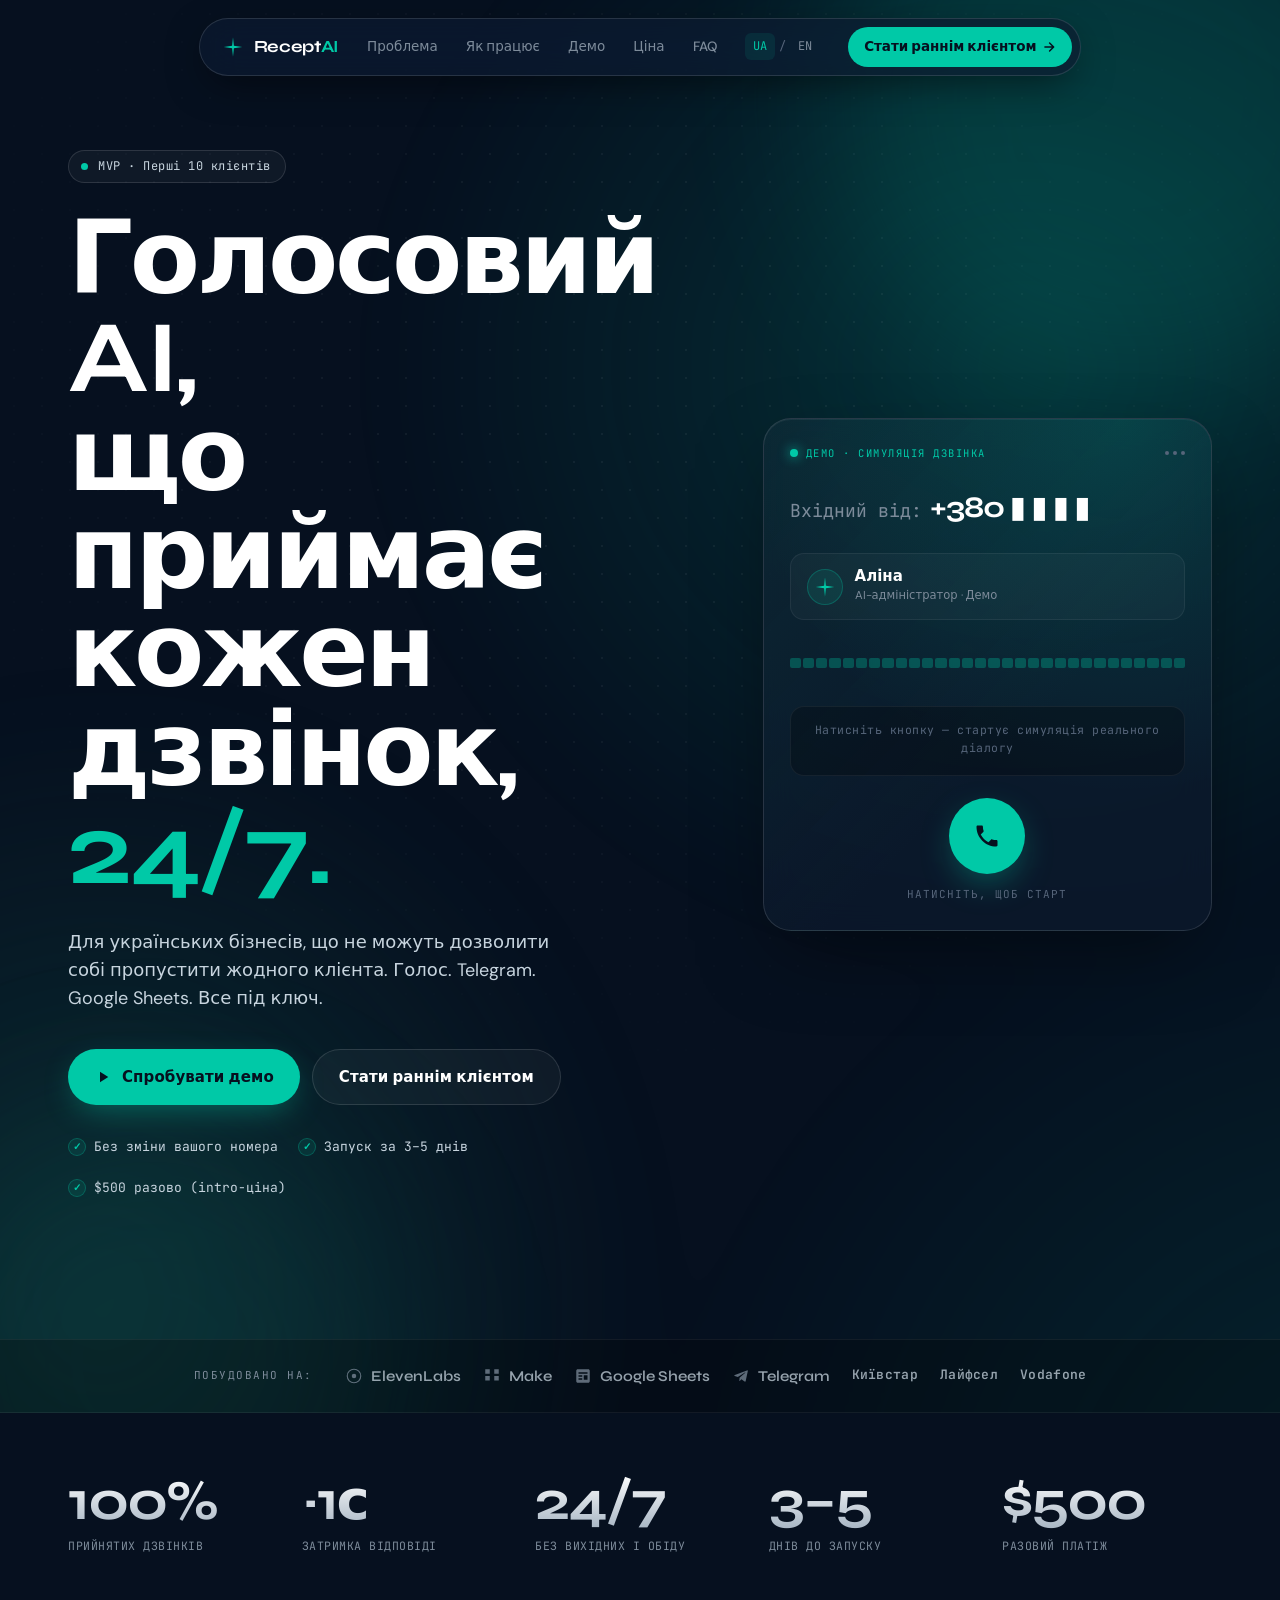
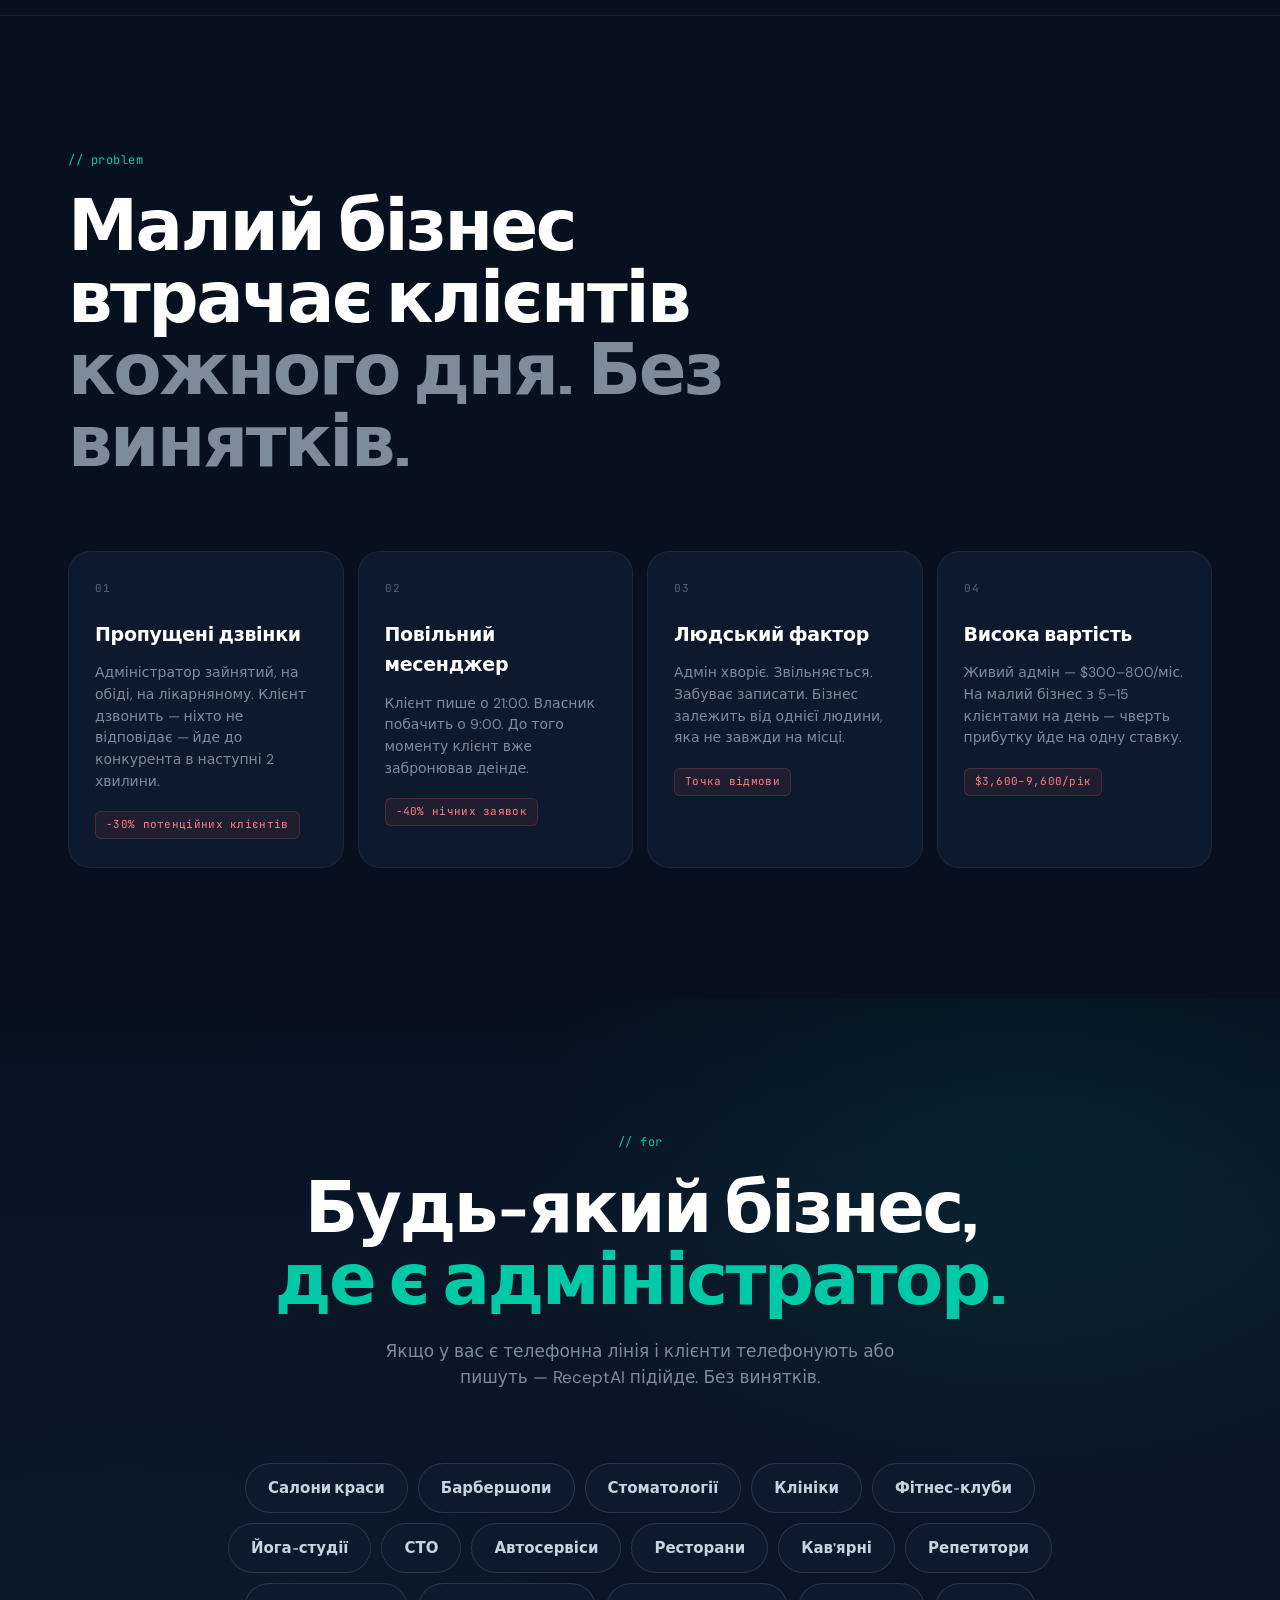
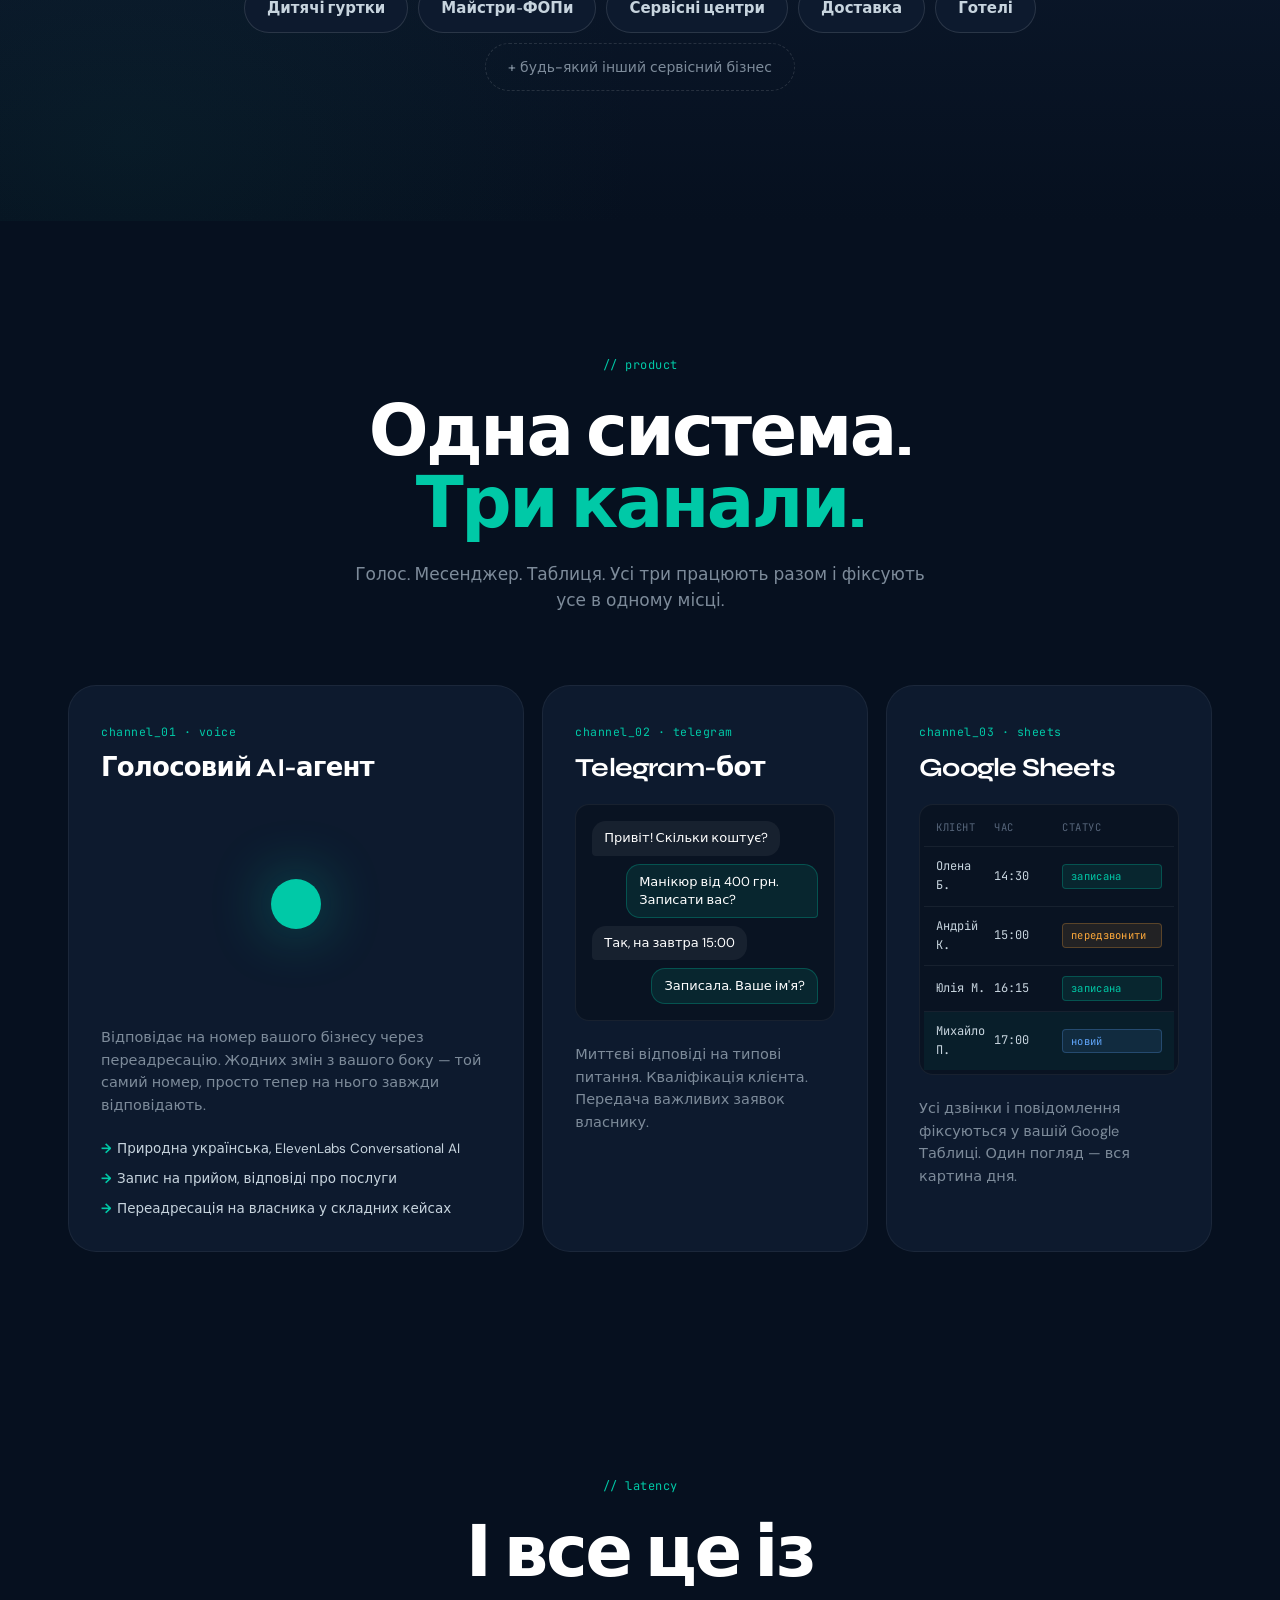
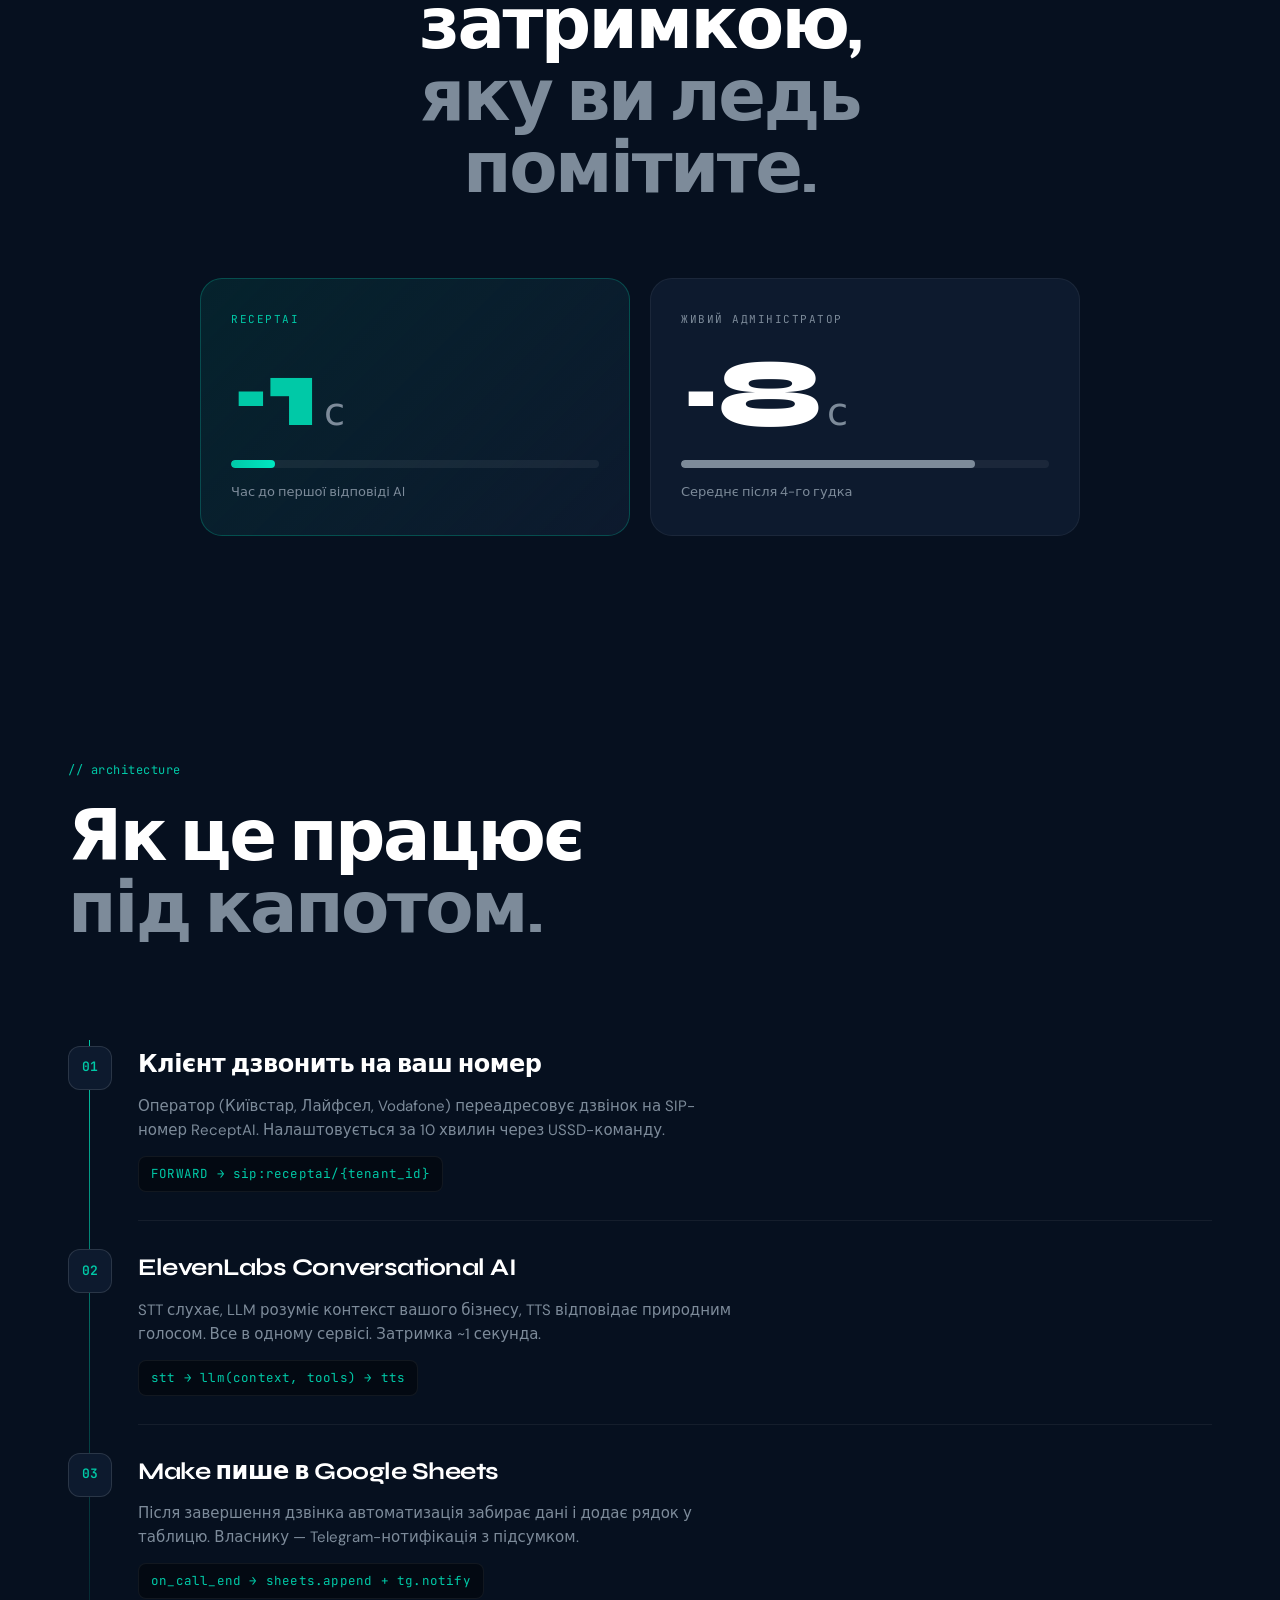
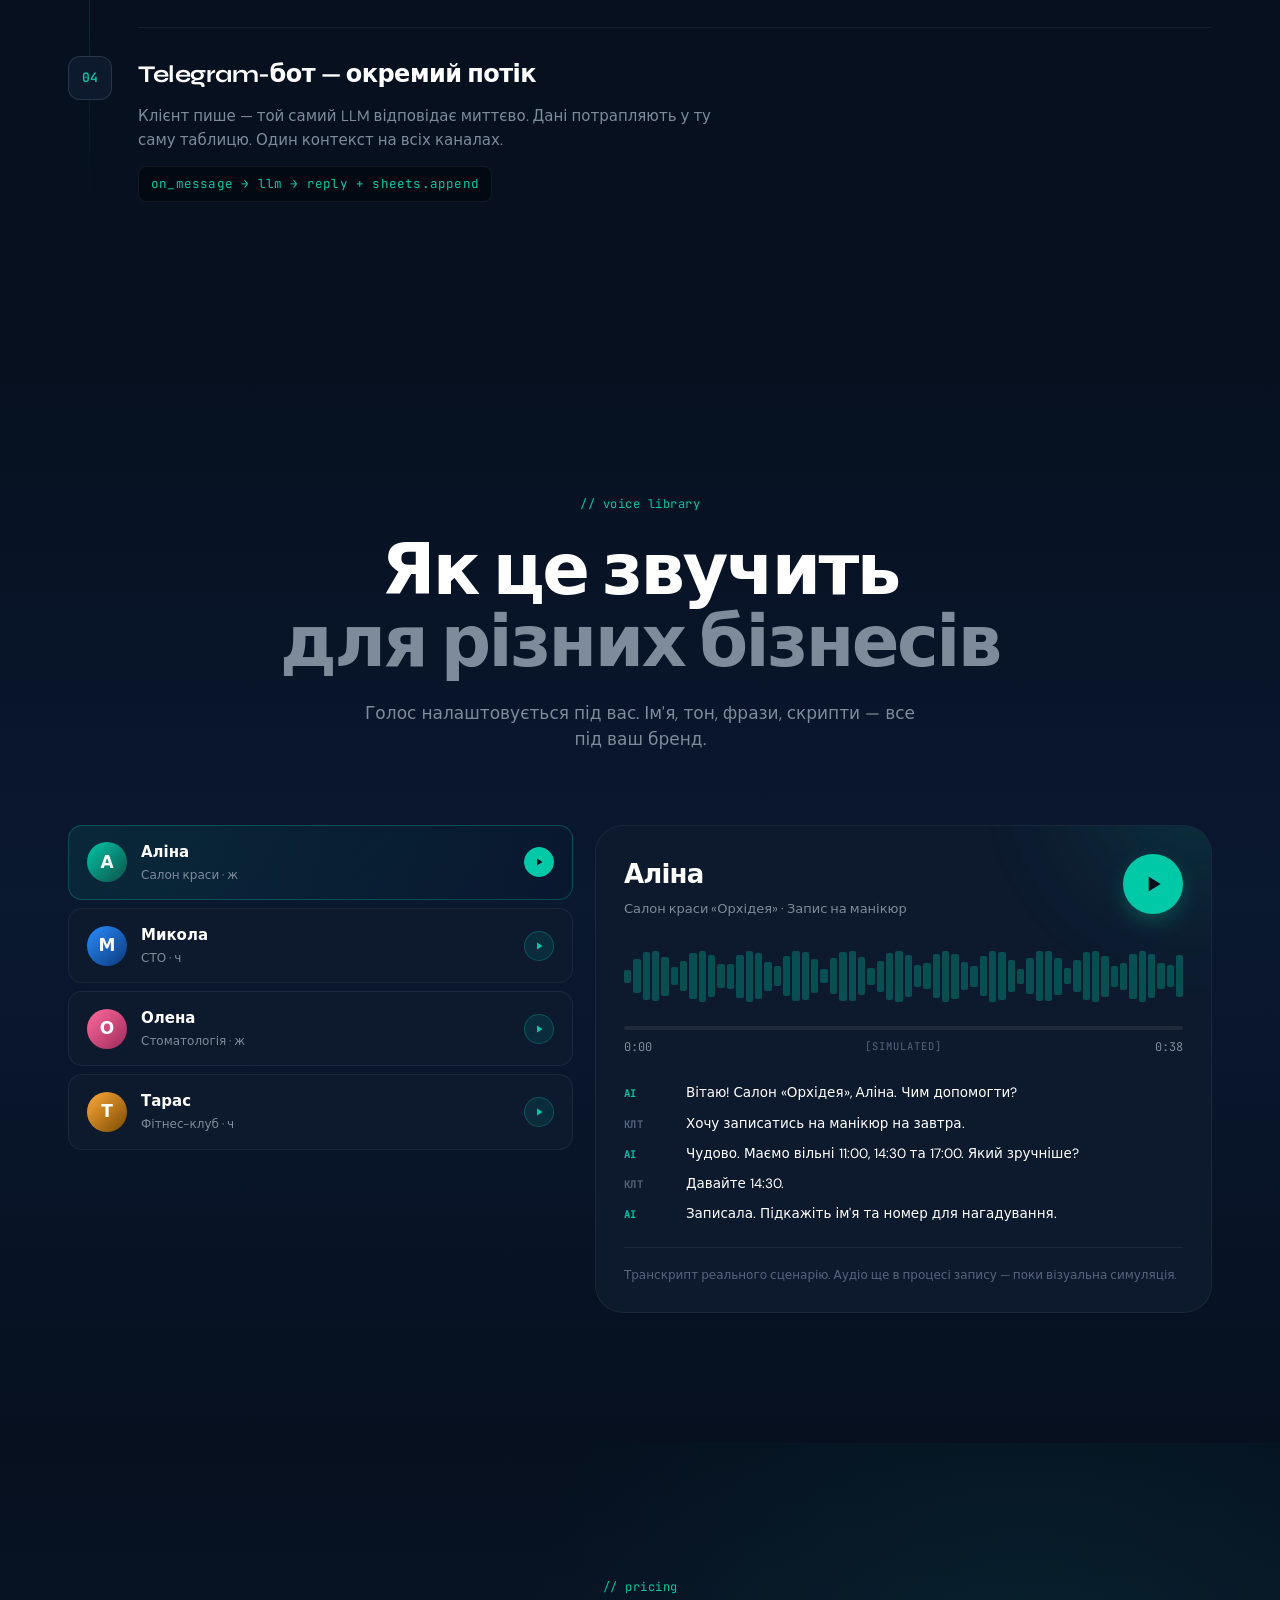
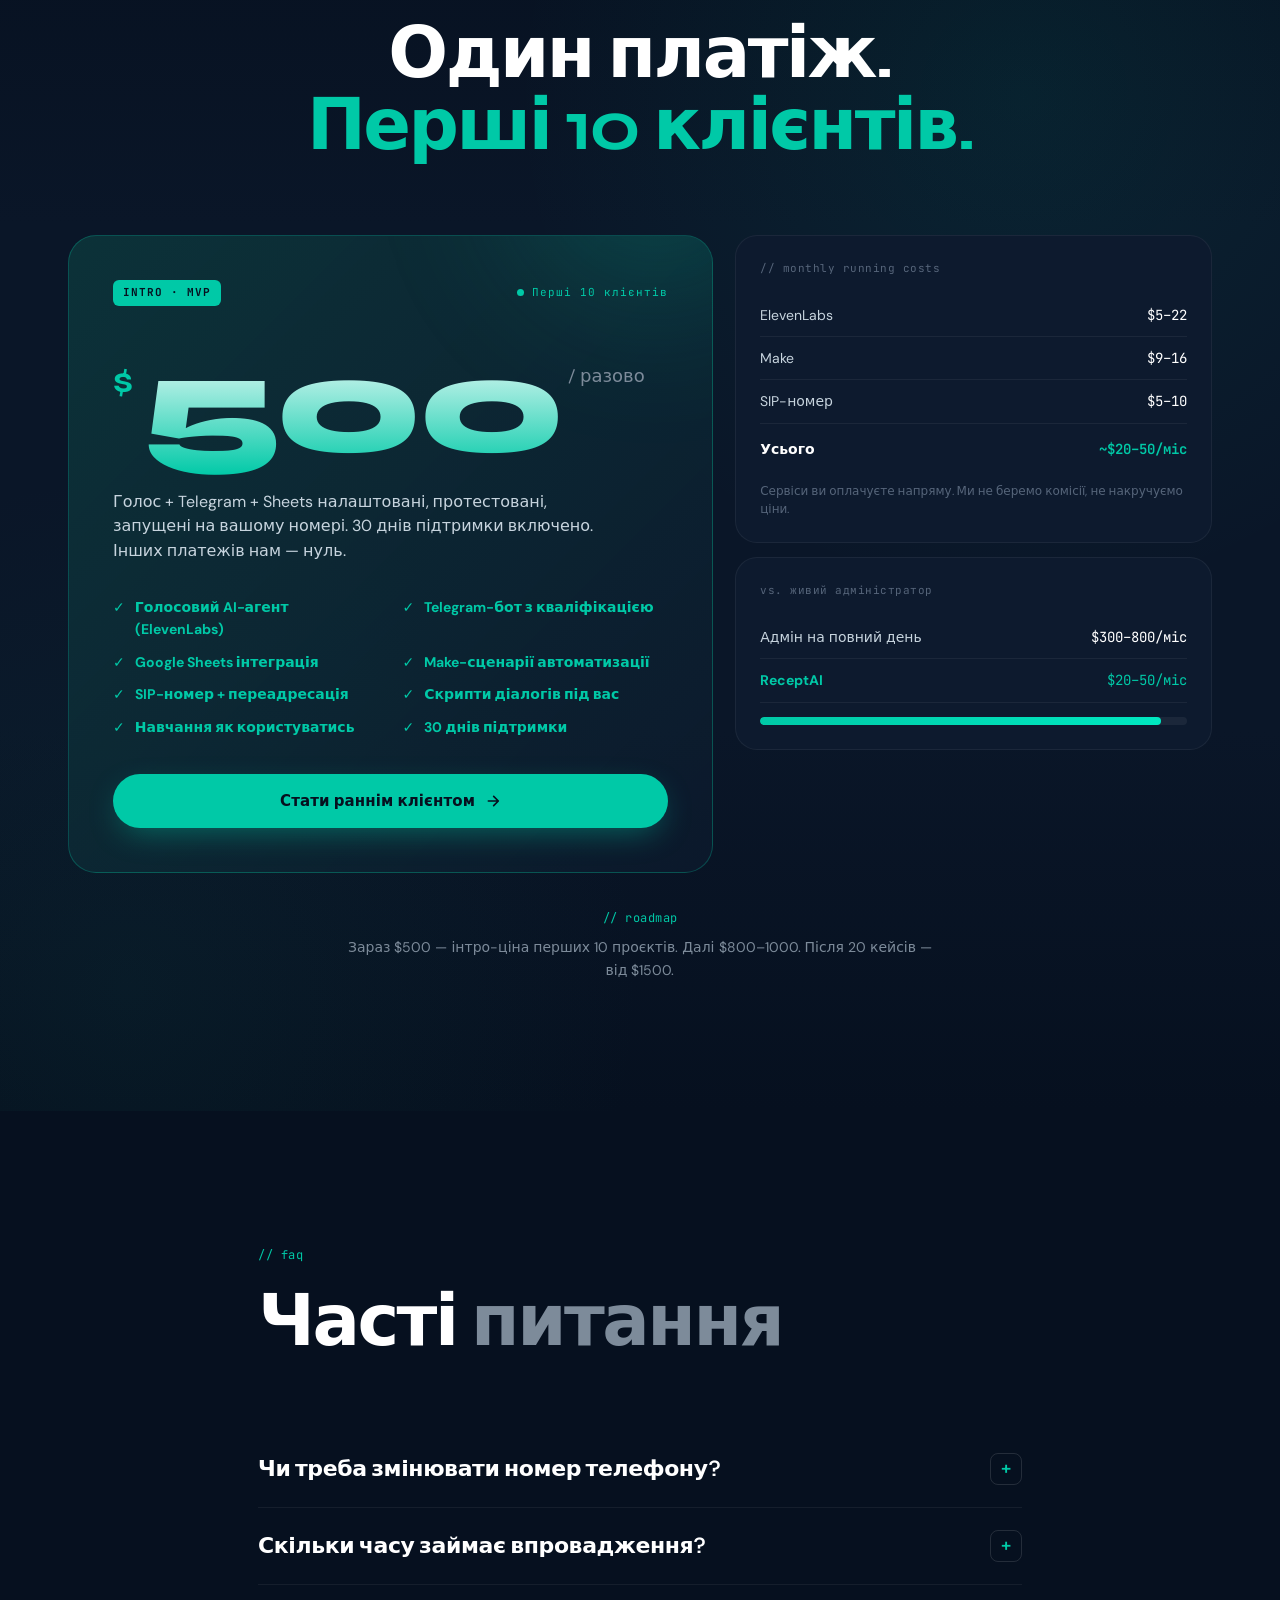
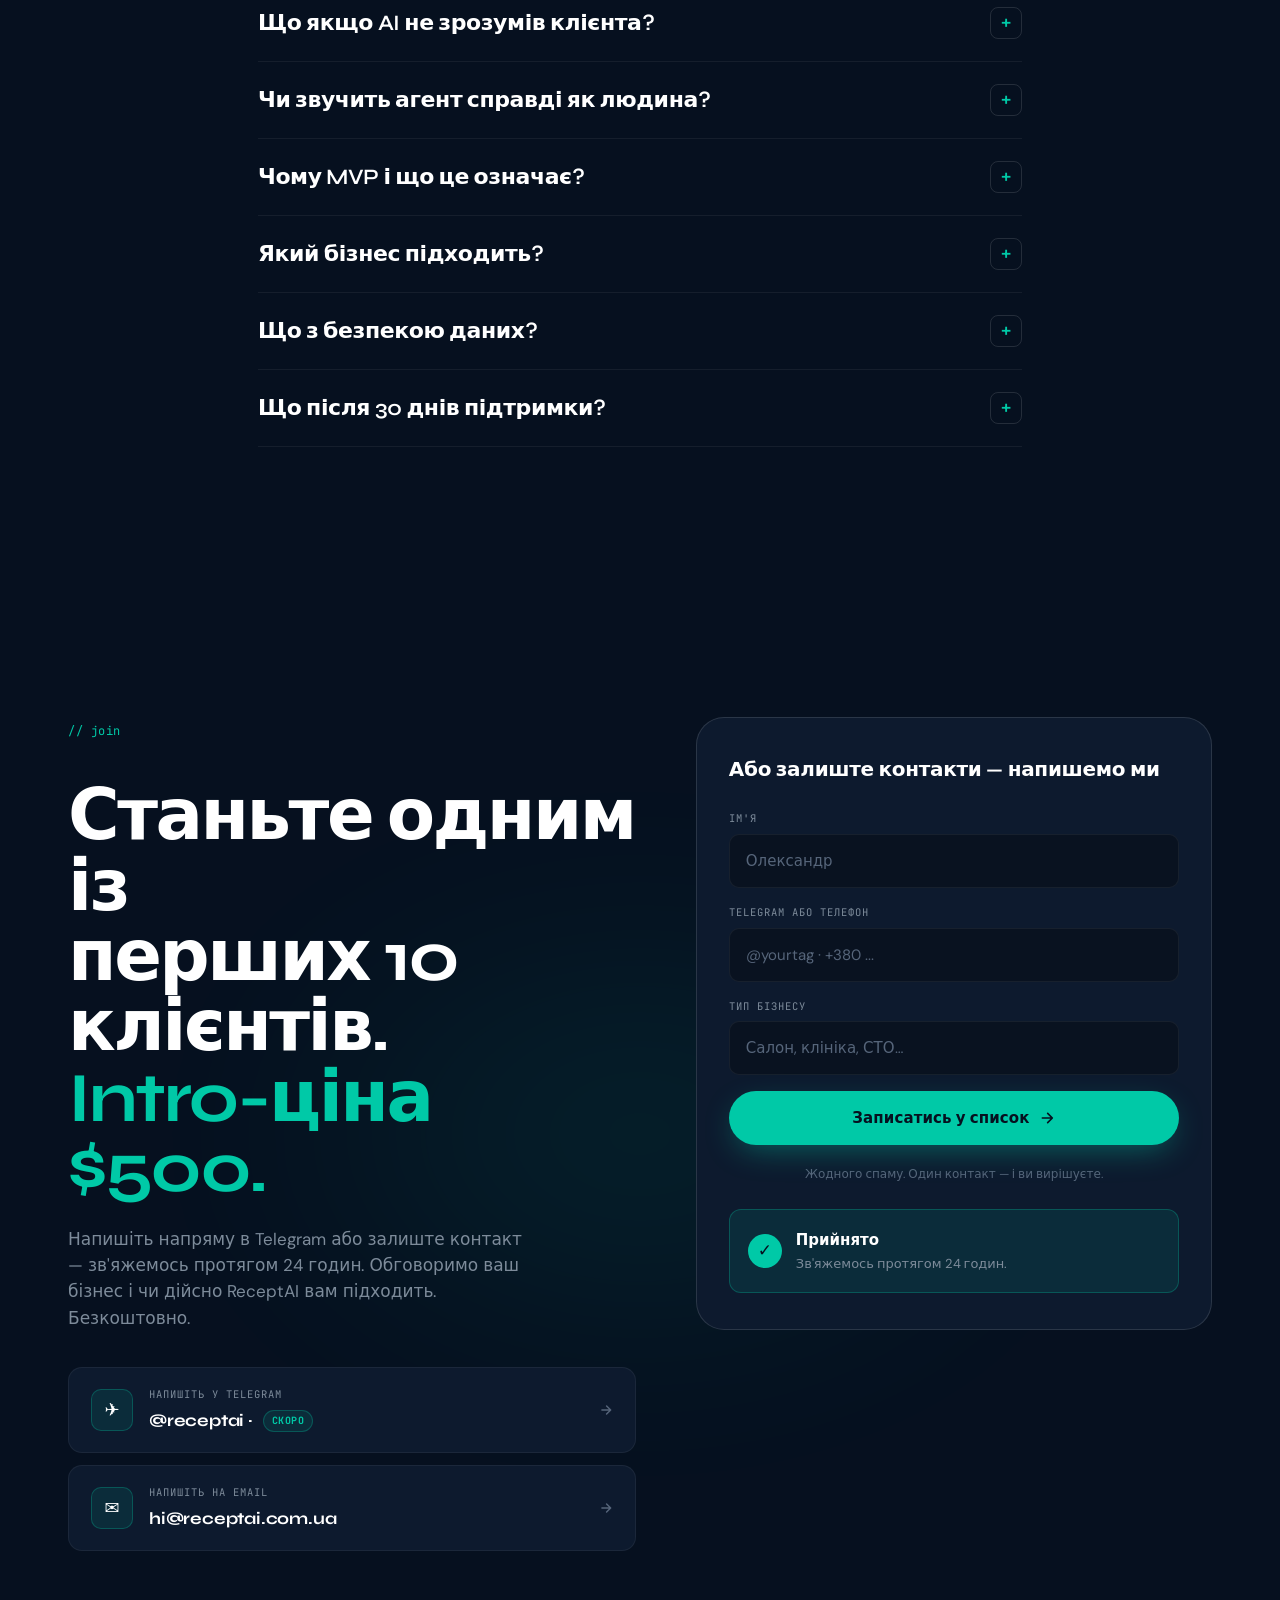
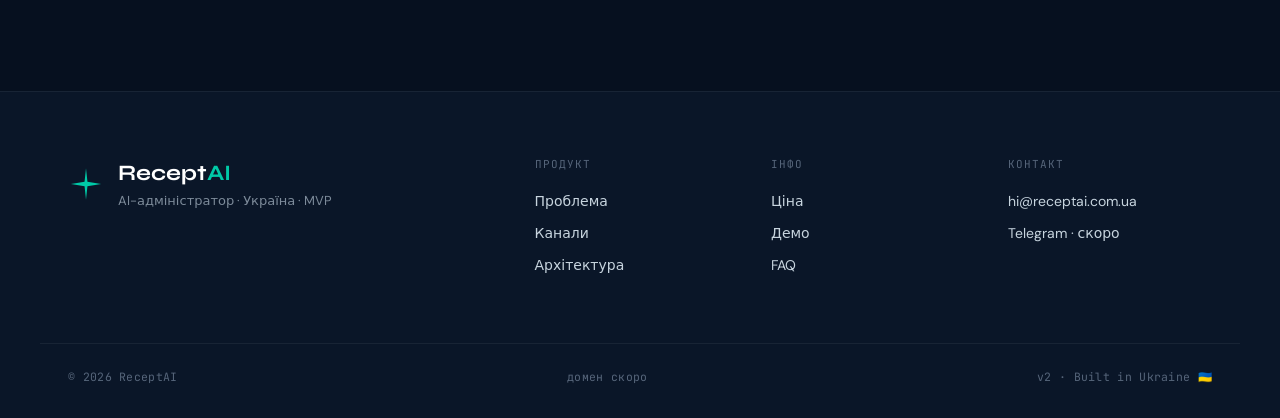
==== commit ccbb3c8a: "Rebuild ReceptAI site with reference DNA: Bland + Vapi + Resend + Raycast + ElevenLabs Reframed as M" ====
--- a/site/index.html
+++ b/site/index.html
@@ -1,615 +1,856 @@
 <!DOCTYPE html>
-<html lang="uk">
+<html lang="uk" data-lang="uk">
 <head>
   <meta charset="UTF-8" />
   <meta name="viewport" content="width=device-width, initial-scale=1.0" />
-  <meta name="description" content="ReceptAI — AI-адміністратор для малого бізнесу. Відповідає на дзвінки 24/7, веде клієнтів у Telegram, фіксує дані в Google Sheets." />
+  <meta name="description" content="ReceptAI — голосовий AI, що приймає кожен дзвінок 24/7. MVP. Перші 10 клієнтів за $500." />
   <meta name="theme-color" content="#0A1628" />
-  <meta property="og:title" content="ReceptAI — AI-адміністратор працює замість вас 24/7" />
-  <meta property="og:description" content="Ваш бізнес більше не пропускає жодного клієнта. Голосовий агент + Telegram-бот + Google Sheets під ключ." />
-  <meta property="og:type" content="website" />
-  <title>ReceptAI — AI-адміністратор для малого бізнесу</title>
+  <meta property="og:title" content="ReceptAI · Voice AI Receptionist" />
+  <meta property="og:description" content="Голосовий AI, що приймає кожен дзвінок, 24/7." />
+  <title>ReceptAI · AI що приймає дзвінки 24/7</title>
 
   <link rel="icon" type="image/svg+xml" href="assets/favicon.svg" />
   <link rel="preconnect" href="https://fonts.googleapis.com" />
   <link rel="preconnect" href="https://fonts.gstatic.com" crossorigin />
-  <link
-    href="https://fonts.googleapis.com/css2?family=Syne:wght@500;600;700;800&family=DM+Sans:wght@300;400;500;600;700&display=swap"
-    rel="stylesheet"
-  />
+  <link rel="stylesheet"
+    href="https://fonts.googleapis.com/css2?family=Syne:wght@500;600;700;800&family=DM+Sans:wght@300;400;500;600;700&family=JetBrains+Mono:wght@400;500;600&display=swap" />
   <link rel="stylesheet" href="style.css" />
 </head>
 <body>
 
-  <!-- ════ NAVIGATION ════ -->
+  <!-- ════════════════════════════════════════════
+       NAV
+       ════════════════════════════════════════════ -->
   <header class="nav" id="nav">
-    <div class="container nav__inner">
-      <a href="#" class="nav__logo" aria-label="ReceptAI">
-        <span class="nav__logo-icon" aria-hidden="true">
+    <div class="nav__pill">
+      <a href="#" class="nav__brand" aria-label="ReceptAI">
+        <span class="nav__star" aria-hidden="true">
           <svg viewBox="0 0 100 100" fill="none">
-            <path d="M50 8 L54 44 L90 50 L54 56 L50 92 L46 56 L10 50 L46 44 Z" fill="currentColor"/>
+            <path d="M50 6 L54 44 L92 50 L54 56 L50 94 L46 56 L8 50 L46 44 Z" fill="currentColor"/>
           </svg>
         </span>
-        <span class="nav__logo-text">Recept<span class="accent">AI</span></span>
+        <span>Recept<span class="t">AI</span></span>
       </a>
 
-      <nav class="nav__menu" aria-label="Головне меню">
-        <a href="#problem">Проблема</a>
-        <a href="#product">Продукт</a>
-        <a href="#how">Як працює</a>
-        <a href="#pricing">Ціни</a>
-        <a href="#faq">FAQ</a>
+      <nav class="nav__links" aria-label="Sections">
+        <a href="#problem" data-i18n="nav.problem">Проблема</a>
+        <a href="#how" data-i18n="nav.how">Як працює</a>
+        <a href="#demo" data-i18n="nav.demo">Демо</a>
+        <a href="#pricing" data-i18n="nav.pricing">Ціна</a>
+        <a href="#faq" data-i18n="nav.faq">FAQ</a>
       </nav>
 
-      <a href="#cta" class="btn btn--primary nav__cta">Замовити</a>
-
-      <button class="nav__burger" id="burger" aria-label="Меню" aria-expanded="false">
-        <span></span><span></span><span></span>
+      <div class="lang" role="group" aria-label="Language">
+        <button class="lang__btn is-active" data-lang-set="uk">UA</button>
+        <span class="lang__sep">/</span>
+        <button class="lang__btn" data-lang-set="en">EN</button>
+      </div>
+
+      <a href="#cta" class="nav__cta">
+        <span data-i18n="nav.cta">Стати раннім клієнтом</span>
+        <svg width="14" height="14" viewBox="0 0 24 24" fill="none" stroke="currentColor" stroke-width="2.5">
+          <path d="M5 12h14M13 5l7 7-7 7" stroke-linecap="round" stroke-linejoin="round"/>
+        </svg>
+      </a>
+
+      <button class="nav__burger" id="burger" aria-label="Menu">
+        <span></span><span></span>
       </button>
     </div>
   </header>
 
-  <!-- ════ HERO ════ -->
+  <!-- ════════════════════════════════════════════
+       HERO — Bland-style direct headline + sim demo
+       ════════════════════════════════════════════ -->
   <section class="hero">
-    <div class="hero__grid-bg" aria-hidden="true"></div>
-    <div class="hero__glow" aria-hidden="true"></div>
+    <div class="mesh" aria-hidden="true"></div>
+    <div class="dotgrid" aria-hidden="true"></div>
+    <div class="halo halo--1" aria-hidden="true"></div>
+    <div class="halo halo--2" aria-hidden="true"></div>
 
     <div class="container hero__inner">
-      <div class="hero__content">
-        <div class="eyebrow">
-          <span class="eyebrow__dot"></span>
-          AI-адміністратор · Україна
+      <div class="hero__left">
+        <div class="badge">
+          <span class="badge__dot"></span>
+          <span class="badge__text" data-i18n="hero.badge">MVP · Перші 10 клієнтів</span>
         </div>
 
         <h1 class="hero__title">
-          Ваш бізнес більше не пропускає <span class="accent">жодного клієнта</span>
+          <span data-i18n="hero.title.line1">Голосовий AI,</span><br>
+          <span data-i18n="hero.title.line2">що приймає кожен дзвінок,</span><br>
+          <span class="hero__accent t" data-i18n="hero.title.line3">24/7.</span>
         </h1>
 
-        <p class="hero__sub">
-          Голосовий AI-агент відповідає на дзвінки 24/7. Telegram-бот веде клієнтів у месенджері. Всі дані автоматично потрапляють у Google Sheets.
+        <p class="hero__sub" data-i18n="hero.sub">
+          Для українських бізнесів, що не можуть дозволити собі пропустити жодного клієнта. Голос. Telegram. Google Sheets. Все під ключ.
         </p>
 
-        <div class="hero__ctas">
-          <a href="#cta" class="btn btn--primary">
-            Замовити впровадження
+        <div class="hero__actions">
+          <a href="#demo" class="btn btn--primary">
+            <span class="btn__pulse"></span>
+            <svg width="18" height="18" viewBox="0 0 24 24" fill="currentColor">
+              <path d="M8 5v14l11-7z"/>
+            </svg>
+            <span data-i18n="hero.cta.demo">Спробувати демо</span>
+          </a>
+          <a href="#cta" class="btn btn--ghost">
+            <span data-i18n="hero.cta.lead">Стати раннім клієнтом</span>
+          </a>
+        </div>
+
+        <ul class="hero__bullets">
+          <li><span class="check">✓</span> <span data-i18n="hero.bullet.1">Без зміни вашого номера</span></li>
+          <li><span class="check">✓</span> <span data-i18n="hero.bullet.2">Запуск за 3–5 днів</span></li>
+          <li><span class="check">✓</span> <span data-i18n="hero.bullet.3">$500 разово (intro-ціна)</span></li>
+        </ul>
+      </div>
+
+      <!-- DEMO CALL WIDGET — simulation-only -->
+      <aside class="callcard" id="callCard" aria-label="Демо-симуляція">
+        <div class="callcard__top">
+          <div class="callcard__status">
+            <span class="livedot"></span>
+            <span id="callStatus" data-i18n="call.status.idle">ДЕМО · СИМУЛЯЦІЯ ДЗВІНКА</span>
+          </div>
+          <div class="callcard__menu">
+            <span></span><span></span><span></span>
+          </div>
+        </div>
+
+        <div class="callcard__phone">
+          <span class="callcard__plus" data-i18n="call.from">Вхідний від:</span>
+          <span class="callcard__number" id="callNumber">+380 ▮ ▮ ▮ ▮</span>
+        </div>
+
+        <div class="callcard__persona">
+          <div class="persona">
+            <div class="persona__avatar">
+              <svg viewBox="0 0 100 100" fill="none" aria-hidden="true">
+                <path d="M50 6 L54 44 L92 50 L54 56 L50 94 L46 56 L8 50 L46 44 Z" fill="#00C9A7"/>
+              </svg>
+            </div>
+            <div>
+              <div class="persona__name">Аліна</div>
+              <div class="persona__role" data-i18n="call.role">AI-адміністратор · Демо</div>
+            </div>
+          </div>
+        </div>
+
+        <div class="callcard__wave" id="callWave">
+          <span></span><span></span><span></span><span></span><span></span>
+          <span></span><span></span><span></span><span></span><span></span>
+          <span></span><span></span><span></span><span></span><span></span>
+          <span></span><span></span><span></span><span></span><span></span>
+          <span></span><span></span><span></span><span></span><span></span>
+          <span></span><span></span><span></span><span></span><span></span>
+        </div>
+
+        <div class="callcard__transcript" id="callTranscript">
+          <div class="ttext ttext--system" data-i18n="call.hint">Натисніть кнопку — стартує симуляція реального діалогу</div>
+        </div>
+
+        <button class="callcard__cta" id="bigCall" aria-label="Запустити симуляцію">
+          <span class="callcard__cta-ring"></span>
+          <span class="callcard__cta-ring callcard__cta-ring--2"></span>
+          <svg width="28" height="28" viewBox="0 0 24 24" fill="currentColor">
+            <path d="M6.62 10.79c1.44 2.83 3.76 5.15 6.59 6.59l2.2-2.2c.28-.28.67-.36 1.02-.25 1.12.37 2.33.57 3.57.57.55 0 1 .45 1 1V20c0 .55-.45 1-1 1-9.39 0-17-7.61-17-17 0-.55.45-1 1-1h3.5c.55 0 1 .45 1 1 0 1.25.2 2.45.57 3.57.11.35.03.74-.25 1.02l-2.2 2.2z"/>
+          </svg>
+        </button>
+
+        <div class="callcard__hint" id="callHint" data-i18n="call.cta">Натисніть, щоб старт</div>
+      </aside>
+    </div>
+
+    <!-- TECH STACK STRIP (Bland's social proof, but tech we run on) -->
+    <div class="techstrip">
+      <div class="container">
+        <div class="techstrip__inner">
+          <span class="techstrip__label" data-i18n="tech.label">Побудовано на:</span>
+          <div class="techstrip__items">
+            <span class="techlogo">
+              <svg width="18" height="18" viewBox="0 0 24 24" fill="currentColor"><circle cx="12" cy="12" r="3"/><circle cx="12" cy="12" r="9" fill="none" stroke="currentColor" stroke-width="1.5"/></svg>
+              ElevenLabs
+            </span>
+            <span class="techlogo">
+              <svg width="18" height="18" viewBox="0 0 24 24" fill="currentColor"><path d="M3 12h6v6H3zm12 0h6v6h-6zM3 3h6v6H3zm12 0h6v6h-6z"/></svg>
+              Make
+            </span>
+            <span class="techlogo">
+              <svg width="18" height="18" viewBox="0 0 24 24" fill="currentColor"><path d="M19 3H5c-1.1 0-2 .9-2 2v14c0 1.1.9 2 2 2h14c1.1 0 2-.9 2-2V5c0-1.1-.9-2-2-2zm-1 6H6V7h12v2zm-7 4H6v-2h5v2zm0 4H6v-2h5v2zm7 0h-5v-6h5v6z"/></svg>
+              Google Sheets
+            </span>
+            <span class="techlogo">
+              <svg width="18" height="18" viewBox="0 0 24 24" fill="currentColor"><path d="M9.78 18.65l.28-4.23 7.68-6.92c.34-.31-.07-.46-.52-.19L7.74 13.3 3.64 12c-.88-.25-.89-.86.2-1.3l15.97-6.16c.73-.33 1.43.18 1.15 1.3l-2.72 12.81c-.19.91-.74 1.13-1.5.71L12.6 16.3l-1.99 1.93c-.23.23-.42.42-.83.42z"/></svg>
+              Telegram
+            </span>
+            <span class="techlogo techlogo--mono">Київстар</span>
+            <span class="techlogo techlogo--mono">Лайфсел</span>
+            <span class="techlogo techlogo--mono">Vodafone</span>
+          </div>
+        </div>
+      </div>
+    </div>
+  </section>
+
+  <!-- ════════════════════════════════════════════
+       METRICS — Bland's stat bar style
+       ════════════════════════════════════════════ -->
+  <section class="metrics">
+    <div class="container">
+      <div class="metrics__grid">
+        <div class="metric">
+          <div class="metric__num">100%</div>
+          <div class="metric__label" data-i18n="m.calls">Прийнятих дзвінків</div>
+        </div>
+        <div class="metric">
+          <div class="metric__num">~1с</div>
+          <div class="metric__label" data-i18n="m.latency">Затримка відповіді</div>
+        </div>
+        <div class="metric">
+          <div class="metric__num">24/7</div>
+          <div class="metric__label" data-i18n="m.uptime">Без вихідних і обіду</div>
+        </div>
+        <div class="metric">
+          <div class="metric__num">3–5</div>
+          <div class="metric__label" data-i18n="m.days">Днів до запуску</div>
+        </div>
+        <div class="metric">
+          <div class="metric__num">$500</div>
+          <div class="metric__label" data-i18n="m.price">Разовий платіж</div>
+        </div>
+      </div>
+    </div>
+  </section>
+
+  <!-- ════════════════════════════════════════════
+       PROBLEM
+       ════════════════════════════════════════════ -->
+  <section class="section" id="problem">
+    <div class="container">
+      <header class="head">
+        <span class="kicker">// problem</span>
+        <h2 class="head__title">
+          <span data-i18n="problem.title.1">Малий бізнес втрачає клієнтів</span><br>
+          <span class="dim" data-i18n="problem.title.2">кожного дня. Без винятків.</span>
+        </h2>
+      </header>
+
+      <div class="problems">
+        <article class="problem">
+          <div class="problem__num">01</div>
+          <h3 data-i18n="p1.title">Пропущені дзвінки</h3>
+          <p data-i18n="p1.desc">Адміністратор зайнятий, на обіді, на лікарняному. Клієнт дзвонить — ніхто не відповідає — йде до конкурента в наступні 2 хвилини.</p>
+          <div class="problem__chip" data-i18n="p1.chip">−30% потенційних клієнтів</div>
+        </article>
+
+        <article class="problem">
+          <div class="problem__num">02</div>
+          <h3 data-i18n="p2.title">Повільний месенджер</h3>
+          <p data-i18n="p2.desc">Клієнт пише о 21:00. Власник побачить о 9:00. До того моменту клієнт вже забронював деінде.</p>
+          <div class="problem__chip" data-i18n="p2.chip">−40% нічних заявок</div>
+        </article>
+
+        <article class="problem">
+          <div class="problem__num">03</div>
+          <h3 data-i18n="p3.title">Людський фактор</h3>
+          <p data-i18n="p3.desc">Адмін хворіє. Звільняється. Забуває записати. Бізнес залежить від однієї людини, яка не завжди на місці.</p>
+          <div class="problem__chip" data-i18n="p3.chip">Точка відмови</div>
+        </article>
+
+        <article class="problem">
+          <div class="problem__num">04</div>
+          <h3 data-i18n="p4.title">Висока вартість</h3>
+          <p data-i18n="p4.desc">Живий адмін — $300–800/міс. На малий бізнес з 5–15 клієнтами на день — чверть прибутку йде на одну ставку.</p>
+          <div class="problem__chip" data-i18n="p4.chip">$3,600–9,600/рік</div>
+        </article>
+      </div>
+    </div>
+  </section>
+
+  <!-- ════════════════════════════════════════════
+       FOR-WHO (replaces case studies for MVP)
+       ════════════════════════════════════════════ -->
+  <section class="section section--dark">
+    <div class="container">
+      <header class="head head--center">
+        <span class="kicker">// for</span>
+        <h2 class="head__title">
+          <span data-i18n="forwho.title.1">Будь-який бізнес,</span><br>
+          <span class="t" data-i18n="forwho.title.2">де є адміністратор.</span>
+        </h2>
+        <p class="head__lead" data-i18n="forwho.lead">
+          Якщо у вас є телефонна лінія і клієнти телефонують або пишуть — ReceptAI підійде. Без винятків.
+        </p>
+      </header>
+
+      <div class="chips">
+        <span class="chiplg" data-i18n="forwho.1">Салони краси</span>
+        <span class="chiplg" data-i18n="forwho.2">Барбершопи</span>
+        <span class="chiplg" data-i18n="forwho.3">Стоматології</span>
+        <span class="chiplg" data-i18n="forwho.4">Клініки</span>
+        <span class="chiplg" data-i18n="forwho.5">Фітнес-клуби</span>
+        <span class="chiplg" data-i18n="forwho.6">Йога-студії</span>
+        <span class="chiplg" data-i18n="forwho.7">СТО</span>
+        <span class="chiplg" data-i18n="forwho.8">Автосервіси</span>
+        <span class="chiplg" data-i18n="forwho.9">Ресторани</span>
+        <span class="chiplg" data-i18n="forwho.10">Кав'ярні</span>
+        <span class="chiplg" data-i18n="forwho.11">Репетитори</span>
+        <span class="chiplg" data-i18n="forwho.12">Дитячі гуртки</span>
+        <span class="chiplg" data-i18n="forwho.13">Майстри-ФОПи</span>
+        <span class="chiplg" data-i18n="forwho.14">Сервісні центри</span>
+        <span class="chiplg" data-i18n="forwho.15">Доставка</span>
+        <span class="chiplg" data-i18n="forwho.16">Готелі</span>
+        <span class="chiplg chiplg--more">+ <span data-i18n="forwho.more">будь-який інший сервісний бізнес</span></span>
+      </div>
+    </div>
+  </section>
+
+  <!-- ════════════════════════════════════════════
+       PRODUCT BENTO
+       ════════════════════════════════════════════ -->
+  <section class="section" id="product">
+    <div class="container">
+      <header class="head head--center">
+        <span class="kicker">// product</span>
+        <h2 class="head__title">
+          <span data-i18n="prod.title.1">Одна система.</span><br>
+          <span class="t" data-i18n="prod.title.2">Три канали.</span>
+        </h2>
+        <p class="head__lead" data-i18n="prod.lead">
+          Голос. Месенджер. Таблиця. Усі три працюють разом і фіксують усе в одному місці.
+        </p>
+      </header>
+
+      <div class="bento">
+        <article class="card card--voice">
+          <div class="card__head">
+            <code class="card__tag">channel_01 · voice</code>
+            <h3 class="card__title" data-i18n="prod.voice.title">Голосовий AI-агент</h3>
+          </div>
+
+          <div class="card__visual">
+            <div class="voiceviz">
+              <div class="voiceviz__core"></div>
+              <div class="voiceviz__ring voiceviz__ring--1"></div>
+              <div class="voiceviz__ring voiceviz__ring--2"></div>
+              <div class="voiceviz__ring voiceviz__ring--3"></div>
+            </div>
+          </div>
+
+          <p class="card__desc" data-i18n="prod.voice.desc">
+            Відповідає на номер вашого бізнесу через переадресацію. Жодних змін з вашого боку — той самий номер, просто тепер на нього завжди відповідають.
+          </p>
+
+          <ul class="card__list">
+            <li data-i18n="prod.voice.li1">Природна українська, ElevenLabs Conversational AI</li>
+            <li data-i18n="prod.voice.li2">Запис на прийом, відповіді про послуги</li>
+            <li data-i18n="prod.voice.li3">Переадресація на власника у складних кейсах</li>
+          </ul>
+        </article>
+
+        <article class="card">
+          <div class="card__head">
+            <code class="card__tag">channel_02 · telegram</code>
+            <h3 class="card__title" data-i18n="prod.tg.title">Telegram-бот</h3>
+          </div>
+
+          <div class="card__chat">
+            <div class="bubble bubble--in" data-i18n="prod.tg.b1">Привіт! Скільки коштує?</div>
+            <div class="bubble bubble--out" data-i18n="prod.tg.b2">Манікюр від 400 грн. Записати вас?</div>
+            <div class="bubble bubble--in" data-i18n="prod.tg.b3">Так, на завтра 15:00</div>
+            <div class="bubble bubble--out" data-i18n="prod.tg.b4">Записала. Ваше ім'я?</div>
+          </div>
+
+          <p class="card__desc" data-i18n="prod.tg.desc">Миттєві відповіді на типові питання. Кваліфікація клієнта. Передача важливих заявок власнику.</p>
+        </article>
+
+        <article class="card">
+          <div class="card__head">
+            <code class="card__tag">channel_03 · sheets</code>
+            <h3 class="card__title" data-i18n="prod.sh.title">Google Sheets</h3>
+          </div>
+
+          <div class="card__sheet">
+            <div class="row row--head">
+              <span data-i18n="prod.sh.h1">Клієнт</span><span data-i18n="prod.sh.h2">Час</span><span data-i18n="prod.sh.h3">Статус</span>
+            </div>
+            <div class="row">
+              <span>Олена Б.</span><span class="mono">14:30</span><span class="pill pill--ok" data-i18n="prod.sh.s1">записана</span>
+            </div>
+            <div class="row">
+              <span>Андрій К.</span><span class="mono">15:00</span><span class="pill pill--wait" data-i18n="prod.sh.s2">передзвонити</span>
+            </div>
+            <div class="row">
+              <span>Юлія М.</span><span class="mono">16:15</span><span class="pill pill--ok" data-i18n="prod.sh.s1">записана</span>
+            </div>
+            <div class="row row--new">
+              <span>Михайло П.</span><span class="mono">17:00</span><span class="pill pill--new" data-i18n="prod.sh.s3">новий</span>
+            </div>
+          </div>
+
+          <p class="card__desc" data-i18n="prod.sh.desc">Усі дзвінки і повідомлення фіксуються у вашій Google Таблиці. Один погляд — вся картина дня.</p>
+        </article>
+      </div>
+    </div>
+  </section>
+
+  <!-- ════════════════════════════════════════════
+       LATENCY COMPARISON (Bland-style)
+       ════════════════════════════════════════════ -->
+  <section class="latency">
+    <div class="container">
+      <header class="head head--center">
+        <span class="kicker">// latency</span>
+        <h2 class="head__title">
+          <span data-i18n="lat.title.1">І все це із затримкою,</span><br>
+          <span class="dim" data-i18n="lat.title.2">яку ви ледь помітите.</span>
+        </h2>
+      </header>
+
+      <div class="latgrid">
+        <div class="latbox latbox--win">
+          <div class="latbox__label">ReceptAI</div>
+          <div class="latbox__val">~1<span>с</span></div>
+          <div class="latbox__bar"><span style="width:12%"></span></div>
+          <div class="latbox__note" data-i18n="lat.us">Час до першої відповіді AI</div>
+        </div>
+        <div class="latbox">
+          <div class="latbox__label" data-i18n="lat.them">Живий адміністратор</div>
+          <div class="latbox__val">~8<span>с</span></div>
+          <div class="latbox__bar"><span style="width:80%"></span></div>
+          <div class="latbox__note" data-i18n="lat.themnote">Середнє після 4-го гудка</div>
+        </div>
+      </div>
+    </div>
+  </section>
+
+  <!-- ════════════════════════════════════════════
+       HOW IT WORKS
+       ════════════════════════════════════════════ -->
+  <section class="section" id="how">
+    <div class="container">
+      <header class="head">
+        <span class="kicker">// architecture</span>
+        <h2 class="head__title">
+          <span data-i18n="how.title.1">Як це працює</span><br>
+          <span class="dim" data-i18n="how.title.2">під капотом.</span>
+        </h2>
+      </header>
+
+      <div class="how">
+        <div class="how__line" aria-hidden="true"></div>
+
+        <article class="step">
+          <div class="step__dot"><span>01</span></div>
+          <div class="step__body">
+            <h4 data-i18n="how.s1.title">Клієнт дзвонить на ваш номер</h4>
+            <p data-i18n="how.s1.desc">Оператор (Київстар, Лайфсел, Vodafone) переадресовує дзвінок на SIP-номер ReceptAI. Налаштовується за 10 хвилин через USSD-команду.</p>
+            <code class="step__code">FORWARD → sip:receptai/{tenant_id}</code>
+          </div>
+        </article>
+
+        <article class="step">
+          <div class="step__dot"><span>02</span></div>
+          <div class="step__body">
+            <h4 data-i18n="how.s2.title">ElevenLabs Conversational AI</h4>
+            <p data-i18n="how.s2.desc">STT слухає, LLM розуміє контекст вашого бізнесу, TTS відповідає природним голосом. Все в одному сервісі. Затримка ~1 секунда.</p>
+            <code class="step__code">stt → llm(context, tools) → tts</code>
+          </div>
+        </article>
+
+        <article class="step">
+          <div class="step__dot"><span>03</span></div>
+          <div class="step__body">
+            <h4 data-i18n="how.s3.title">Make пише в Google Sheets</h4>
+            <p data-i18n="how.s3.desc">Після завершення дзвінка автоматизація забирає дані і додає рядок у таблицю. Власнику — Telegram-нотифікація з підсумком.</p>
+            <code class="step__code">on_call_end → sheets.append + tg.notify</code>
+          </div>
+        </article>
+
+        <article class="step">
+          <div class="step__dot"><span>04</span></div>
+          <div class="step__body">
+            <h4 data-i18n="how.s4.title">Telegram-бот — окремий потік</h4>
+            <p data-i18n="how.s4.desc">Клієнт пише — той самий LLM відповідає миттєво. Дані потрапляють у ту саму таблицю. Один контекст на всіх каналах.</p>
+            <code class="step__code">on_message → llm → reply + sheets.append</code>
+          </div>
+        </article>
+      </div>
+    </div>
+  </section>
+
+  <!-- ════════════════════════════════════════════
+       VOICE LIBRARY (ElevenLabs-style)
+       ════════════════════════════════════════════ -->
+  <section class="section section--demo" id="demo">
+    <div class="container">
+      <header class="head head--center">
+        <span class="kicker">// voice library</span>
+        <h2 class="head__title">
+          <span data-i18n="vl.title.1">Як це звучить</span><br>
+          <span class="dim" data-i18n="vl.title.2">для різних бізнесів</span>
+        </h2>
+        <p class="head__lead" data-i18n="vl.lead">
+          Голос налаштовується під вас. Ім'я, тон, фрази, скрипти — все під ваш бренд.
+        </p>
+      </header>
+
+      <div class="vlib">
+        <div class="vlib__picker" role="tablist">
+          <button class="vp is-active" data-persona="alina" role="tab">
+            <span class="vp__avatar" style="background:linear-gradient(135deg,#00C9A7,#0F4F4A);">А</span>
+            <span class="vp__info">
+              <span class="vp__name">Аліна</span>
+              <span class="vp__role" data-i18n="vl.alina.role">Салон краси · ж</span>
+            </span>
+            <span class="vp__play"><svg viewBox="0 0 24 24" fill="currentColor"><path d="M8 5v14l11-7z"/></svg></span>
+          </button>
+
+          <button class="vp" data-persona="mykola" role="tab">
+            <span class="vp__avatar" style="background:linear-gradient(135deg,#2a8cff,#0a3a7a);">М</span>
+            <span class="vp__info">
+              <span class="vp__name">Микола</span>
+              <span class="vp__role" data-i18n="vl.mykola.role">СТО · ч</span>
+            </span>
+            <span class="vp__play"><svg viewBox="0 0 24 24" fill="currentColor"><path d="M8 5v14l11-7z"/></svg></span>
+          </button>
+
+          <button class="vp" data-persona="olena" role="tab">
+            <span class="vp__avatar" style="background:linear-gradient(135deg,#ff6b9d,#9d2a5a);">О</span>
+            <span class="vp__info">
+              <span class="vp__name">Олена</span>
+              <span class="vp__role" data-i18n="vl.olena.role">Стоматологія · ж</span>
+            </span>
+            <span class="vp__play"><svg viewBox="0 0 24 24" fill="currentColor"><path d="M8 5v14l11-7z"/></svg></span>
+          </button>
+
+          <button class="vp" data-persona="taras" role="tab">
+            <span class="vp__avatar" style="background:linear-gradient(135deg,#ffaa3b,#7a4a00);">Т</span>
+            <span class="vp__info">
+              <span class="vp__name">Тарас</span>
+              <span class="vp__role" data-i18n="vl.taras.role">Фітнес-клуб · ч</span>
+            </span>
+            <span class="vp__play"><svg viewBox="0 0 24 24" fill="currentColor"><path d="M8 5v14l11-7z"/></svg></span>
+          </button>
+        </div>
+
+        <div class="vplayer">
+          <div class="vplayer__head">
+            <div>
+              <div class="vplayer__name" id="vName">Аліна</div>
+              <div class="vplayer__ctx" id="vCtx" data-i18n="vl.alina.ctx">Салон краси «Орхідея» · Запис на манікюр</div>
+            </div>
+            <button class="vplayer__big" id="vPlay" aria-label="Play">
+              <svg class="ic ic--play" viewBox="0 0 24 24" fill="currentColor"><path d="M8 5v14l11-7z"/></svg>
+              <svg class="ic ic--pause" viewBox="0 0 24 24" fill="currentColor">
+                <rect x="6" y="5" width="4" height="14" rx="1"/>
+                <rect x="14" y="5" width="4" height="14" rx="1"/>
+              </svg>
+            </button>
+          </div>
+
+          <div class="vwave" id="vWave"></div>
+
+          <div class="vplayer__bar">
+            <div class="vplayer__bar-fill" id="vBar"></div>
+          </div>
+
+          <div class="vplayer__meta">
+            <span id="vTime">0:00</span>
+            <span class="vplayer__sim mono" data-i18n="vl.simulated">[SIMULATED]</span>
+            <span id="vTotal">0:42</span>
+          </div>
+
+          <div class="vlines" id="vLines"></div>
+
+          <p class="vplayer__note" data-i18n="vl.note">
+            Транскрипт реального сценарію. Аудіо ще в процесі запису — поки візуальна симуляція.
+          </p>
+        </div>
+      </div>
+    </div>
+  </section>
+
+  <!-- ════════════════════════════════════════════
+       PRICING (Raycast: card with glow + spec)
+       ════════════════════════════════════════════ -->
+  <section class="section section--dark" id="pricing">
+    <div class="container">
+      <header class="head head--center">
+        <span class="kicker">// pricing</span>
+        <h2 class="head__title">
+          <span data-i18n="pr.title.1">Один платіж.</span><br>
+          <span class="t" data-i18n="pr.title.2">Перші 10 клієнтів.</span>
+        </h2>
+      </header>
+
+      <div class="price">
+        <div class="price__card">
+          <div class="price__halo" aria-hidden="true"></div>
+
+          <div class="price__top">
+            <span class="price__tag" data-i18n="pr.tag">Intro · MVP</span>
+            <span class="price__avail" data-i18n="pr.avail">Перші 10 клієнтів</span>
+          </div>
+
+          <div class="price__amount">
+            <span class="price__cur">$</span>
+            <span class="price__val">500</span>
+            <span class="price__per" data-i18n="pr.per">/ разово</span>
+          </div>
+
+          <p class="price__lead" data-i18n="pr.lead">
+            Голос + Telegram + Sheets налаштовані, протестовані, запущені на вашому номері. 30 днів підтримки включено. Інших платежів нам — нуль.
+          </p>
+
+          <div class="price__incl">
+            <div><span>✓</span> <span data-i18n="pr.i1">Голосовий AI-агент (ElevenLabs)</span></div>
+            <div><span>✓</span> <span data-i18n="pr.i2">Telegram-бот з кваліфікацією</span></div>
+            <div><span>✓</span> <span data-i18n="pr.i3">Google Sheets інтеграція</span></div>
+            <div><span>✓</span> <span data-i18n="pr.i4">Make-сценарії автоматизації</span></div>
+            <div><span>✓</span> <span data-i18n="pr.i5">SIP-номер + переадресація</span></div>
+            <div><span>✓</span> <span data-i18n="pr.i6">Скрипти діалогів під вас</span></div>
+            <div><span>✓</span> <span data-i18n="pr.i7">Навчання як користуватись</span></div>
+            <div><span>✓</span> <span data-i18n="pr.i8">30 днів підтримки</span></div>
+          </div>
+
+          <a href="#cta" class="btn btn--primary btn--block">
+            <span data-i18n="pr.cta">Стати раннім клієнтом</span>
             <svg width="16" height="16" viewBox="0 0 24 24" fill="none" stroke="currentColor" stroke-width="2.5">
               <path d="M5 12h14M13 5l7 7-7 7" stroke-linecap="round" stroke-linejoin="round"/>
             </svg>
           </a>
-          <a href="#demo" class="btn btn--ghost">
-            <svg width="16" height="16" viewBox="0 0 24 24" fill="currentColor">
-              <path d="M8 5v14l11-7z"/>
-            </svg>
-            Послухати демо
-          </a>
-        </div>
-
-        <div class="hero__stats">
-          <div class="stat">
-            <div class="stat__val">24/7</div>
-            <div class="stat__label">Відповідає завжди</div>
-          </div>
-          <div class="stat">
-            <div class="stat__val">~1с</div>
-            <div class="stat__label">Затримка відповіді</div>
-          </div>
-          <div class="stat">
-            <div class="stat__val">$500</div>
-            <div class="stat__label">Разовий платіж</div>
-          </div>
-        </div>
-      </div>
-
-      <!-- Phone mockup -->
-      <div class="hero__visual" aria-hidden="true">
-        <div class="phone">
-          <div class="phone__notch"></div>
-          <div class="phone__screen">
-            <div class="call">
-              <div class="call__avatar">
-                <svg viewBox="0 0 100 100" fill="none">
-                  <path d="M50 8 L54 44 L90 50 L54 56 L50 92 L46 56 L10 50 L46 44 Z" fill="#00C9A7"/>
-                </svg>
+        </div>
+
+        <div class="price__side">
+          <div class="spec">
+            <div class="spec__head">// monthly running costs</div>
+            <div class="spec__row">
+              <span>ElevenLabs</span>
+              <span class="mono">$5–22</span>
+            </div>
+            <div class="spec__row">
+              <span>Make</span>
+              <span class="mono">$9–16</span>
+            </div>
+            <div class="spec__row">
+              <span data-i18n="spec.sip">SIP-номер</span>
+              <span class="mono">$5–10</span>
+            </div>
+            <div class="spec__row spec__row--total">
+              <span data-i18n="spec.total">Усього</span>
+              <span class="mono mono--accent">~$20–50/міс</span>
+            </div>
+            <p class="spec__note" data-i18n="spec.note">Сервіси ви оплачуєте напряму. Ми не беремо комісії, не накручуємо ціни.</p>
+          </div>
+
+          <div class="vs">
+            <div class="vs__head" data-i18n="vs.head">vs. живий адміністратор</div>
+            <div class="vs__row">
+              <span data-i18n="vs.them">Адмін на повний день</span>
+              <span class="mono">$300–800/міс</span>
+            </div>
+            <div class="vs__row vs__row--win">
+              <span>ReceptAI</span>
+              <span class="mono mono--accent">$20–50/міс</span>
+            </div>
+            <div class="vs__bar">
+              <div class="vs__bar-fill"></div>
+              <span class="vs__bar-label" data-i18n="vs.saving">економія ~94%</span>
+            </div>
+          </div>
+        </div>
+      </div>
+
+      <p class="price__future">
+        <span class="kicker">// roadmap</span>
+        <span data-i18n="pr.future">Зараз $500 — інтро-ціна перших 10 проєктів. Далі $800–1000. Після 20 кейсів — від $1500.</span>
+      </p>
+    </div>
+  </section>
+
+  <!-- ════════════════════════════════════════════
+       FAQ
+       ════════════════════════════════════════════ -->
+  <section class="section" id="faq">
+    <div class="container container--narrow">
+      <header class="head">
+        <span class="kicker">// faq</span>
+        <h2 class="head__title">
+          <span data-i18n="faq.title.1">Часті</span> <span class="dim" data-i18n="faq.title.2">питання</span>
+        </h2>
+      </header>
+
+      <div class="faq">
+        <details>
+          <summary><span data-i18n="faq.q1">Чи треба змінювати номер телефону?</span><span class="faq__plus">+</span></summary>
+          <p data-i18n="faq.a1">Ні. Ви залишаєте свій номер. Налаштовуємо переадресацію на SIP-номер агента — Київстар, Лайфсел і Vodafone це підтримують через USSD. 10 хвилин роботи.</p>
+        </details>
+
+        <details>
+          <summary><span data-i18n="faq.q2">Скільки часу займає впровадження?</span><span class="faq__plus">+</span></summary>
+          <p data-i18n="faq.a2">3–5 робочих днів від погодження ТЗ. День 1 — інтерв'ю і скрипти. Дні 2–3 — налаштування. День 4 — тестування. День 5 — запуск.</p>
+        </details>
+
+        <details>
+          <summary><span data-i18n="faq.q3">Що якщо AI не зрозумів клієнта?</span><span class="faq__plus">+</span></summary>
+          <p data-i18n="faq.a3">Агент переводить дзвінок на ваш мобільний або фіксує контакт із позначкою «передзвонити». Ви бачите такі випадки в таблиці.</p>
+        </details>
+
+        <details>
+          <summary><span data-i18n="faq.q4">Чи звучить агент справді як людина?</span><span class="faq__plus">+</span></summary>
+          <p data-i18n="faq.a4">ElevenLabs Conversational AI з українським голосом. Більшість клієнтів не розрізняє в перші 20 секунд розмови.</p>
+        </details>
+
+        <details>
+          <summary><span data-i18n="faq.q5">Чому MVP і що це означає?</span><span class="faq__plus">+</span></summary>
+          <p data-i18n="faq.a5">ReceptAI на стадії раннього запуску. Технологія працює, інфраструктура побудована, перші 10 клієнтів отримують intro-ціну $500 і максимальну увагу від нас. Після 10 кейсів — підвищення ціни.</p>
+        </details>
+
+        <details>
+          <summary><span data-i18n="faq.q6">Який бізнес підходить?</span><span class="faq__plus">+</span></summary>
+          <p data-i18n="faq.a6">Будь-який сервісний бізнес з телефонною лінією і потоком вхідних дзвінків чи повідомлень. Перевіримо разом перед стартом — це безкоштовно.</p>
+        </details>
+
+        <details>
+          <summary><span data-i18n="faq.q7">Що з безпекою даних?</span><span class="faq__plus">+</span></summary>
+          <p data-i18n="faq.a7">Дані зберігаються у вашій Google Таблиці — ви її контролюєте. ElevenLabs і Make працюють за GDPR.</p>
+        </details>
+
+        <details>
+          <summary><span data-i18n="faq.q8">Що після 30 днів підтримки?</span><span class="faq__plus">+</span></summary>
+          <p data-i18n="faq.a8">Система продовжує працювати. Потрібні зміни — оновити скрипт, додати послугу — окремий пакет від $50. Базова робота не зупиняється.</p>
+        </details>
+      </div>
+    </div>
+  </section>
+
+  <!-- ════════════════════════════════════════════
+       FINAL CTA — Telegram + form, no fake phone
+       ════════════════════════════════════════════ -->
+  <section class="cta" id="cta">
+    <div class="cta__halo" aria-hidden="true"></div>
+    <div class="container">
+
+      <div class="cta__grid">
+        <div class="cta__main">
+          <span class="kicker">// join</span>
+          <h2 class="cta__title">
+            <span data-i18n="cta.title.1">Станьте одним із</span><br>
+            <span data-i18n="cta.title.2">перших 10 клієнтів.</span><br>
+            <span class="t" data-i18n="cta.title.3">Intro-ціна $500.</span>
+          </h2>
+          <p class="cta__lead" data-i18n="cta.lead">
+            Напишіть напряму в Telegram або залиште контакт — зв'яжемось протягом 24 годин. Обговоримо ваш бізнес і чи дійсно ReceptAI вам підходить. Безкоштовно.
+          </p>
+
+          <div class="cta__channels">
+            <a href="https://t.me/" class="cch cch--soon" target="_blank" rel="noopener" aria-disabled="true">
+              <div class="cch__ic">✈️</div>
+              <div>
+                <div class="cch__lab" data-i18n="cta.ch.tg.lab">Напишіть у Telegram</div>
+                <div class="cch__val">@receptai · <span class="cch__pill" data-i18n="cta.soon">скоро</span></div>
               </div>
-              <div class="call__name">ReceptAI</div>
-              <div class="call__status">
-                <span class="dot dot--live"></span>
-                Прийнятий дзвінок
+              <svg width="14" height="14" viewBox="0 0 24 24" fill="none" stroke="currentColor" stroke-width="2.5">
+                <path d="M5 12h14M13 5l7 7-7 7" stroke-linecap="round" stroke-linejoin="round"/>
+              </svg>
+            </a>
+
+            <a href="mailto:hi@receptai.com.ua" class="cch">
+              <div class="cch__ic">✉</div>
+              <div>
+                <div class="cch__lab" data-i18n="cta.ch.email.lab">Напишіть на email</div>
+                <div class="cch__val">hi@receptai.com.ua</div>
               </div>
-              <div class="call__time" id="callTime">00:42</div>
-
-              <div class="wave">
-                <span></span><span></span><span></span><span></span><span></span>
-                <span></span><span></span><span></span><span></span><span></span>
-                <span></span><span></span>
-              </div>
-
-              <div class="call__transcript">
-                <div class="msg msg--ai">Вітаю! Це ReceptAI. Чим можу допомогти?</div>
-                <div class="msg msg--user">Хочу записатися на стрижку</div>
-                <div class="msg msg--ai">Звісно. На який день вам зручно?</div>
-              </div>
-            </div>
-          </div>
-        </div>
-      </div>
-    </div>
-  </section>
-
-  <!-- ════ PROBLEM ════ -->
-  <section class="section" id="problem">
-    <div class="container">
-      <div class="section__head">
-        <div class="section__number">01 — Проблема</div>
-        <h2 class="section__title">Чому бізнес <span class="dim">втрачає клієнтів</span></h2>
-        <p class="section__lead">
-          Малий бізнес у сфері послуг щодня втрачає гроші через чотири системні проблеми.
-        </p>
-      </div>
-
-      <div class="problem-grid">
-        <div class="problem-card">
-          <div class="problem-card__icon">📵</div>
-          <h3>Пропущені дзвінки</h3>
-          <p>Адміністратор зайнятий, на обіді або вже пішов. Клієнт дзвонить — ніхто не відповідає — йде до конкурента.</p>
-        </div>
-        <div class="problem-card">
-          <div class="problem-card__icon">⏳</div>
-          <h3>Повільний Telegram</h3>
-          <p>Клієнт пише в бот або особисті — чекає годину. До того часу він вже знайшов альтернативу.</p>
-        </div>
-        <div class="problem-card">
-          <div class="problem-card__icon">🤒</div>
-          <h3>Людський фактор</h3>
-          <p>Адміністратор хворіє, звільняється, робить помилки. Бізнес залежить від однієї людини.</p>
-        </div>
-        <div class="problem-card">
-          <div class="problem-card__icon">💸</div>
-          <h3>Висока вартість</h3>
-          <p>Живий адміністратор коштує $300–800/міс. Для малого бізнесу — це суттєва стаття витрат.</p>
-        </div>
-      </div>
-    </div>
-  </section>
-
-  <!-- ════ PRODUCT ════ -->
-  <section class="section section--alt" id="product">
-    <div class="container">
-      <div class="section__head">
-        <div class="section__number">02 — Продукт</div>
-        <h2 class="section__title">Одне рішення — <span class="dim">три канали</span></h2>
-        <p class="section__lead">
-          ReceptAI — єдиний продукт з трьох взаємопов'язаних компонентів, які працюють як одна система.
-        </p>
-      </div>
-
-      <div class="product-stack">
-        <article class="product-block">
-          <header class="product-block__header">
-            <span class="product-block__tag">🎙️ Канал 01</span>
-            <h3>Голосовий AI-агент</h3>
-          </header>
-          <p class="product-block__desc">
-            Підключається до існуючого номера через переадресацію. Клієнт нічого не змінює — той самий номер, просто тепер на нього завжди відповідають.
-          </p>
-          <ul class="feature-list">
-            <li>Приймає дзвінки 24/7 — без вихідних, без обіду</li>
-            <li>Спілкується живою українською — звучить природно</li>
-            <li>Записує на прийом і відповідає на питання</li>
-            <li>Розповідає про послуги, ціни, графік</li>
-            <li>У складних випадках — переводить на власника</li>
-            <li>Після дзвінка фіксує дані у Google Sheets</li>
-          </ul>
-        </article>
-
-        <article class="product-block">
-          <header class="product-block__header">
-            <span class="product-block__tag">💬 Канал 02</span>
-            <h3>Telegram-бот</h3>
-          </header>
-          <p class="product-block__desc">
-            Автоматизований асистент у Telegram який веде повноцінний діалог замість власника. Відповідає миттєво, без затримок.
-          </p>
-          <ul class="feature-list">
-            <li>Відповідає на типові запитання миттєво</li>
-            <li>Приймає заявки та запити на запис</li>
-            <li>Кваліфікує клієнта перед передачею власнику</li>
-            <li>Всі діалоги фіксуються у Google Sheets</li>
-          </ul>
-        </article>
-
-        <article class="product-block">
-          <header class="product-block__header">
-            <span class="product-block__tag">📊 Канал 03</span>
-            <h3>Google Sheets — база</h3>
-          </header>
-          <p class="product-block__desc">
-            Всі дані з дзвінків і Telegram автоматично потрапляють у звичайну Google Таблицю. Нічого складного — усе в одному місці.
-          </p>
-          <ul class="feature-list">
-            <li>Ім'я клієнта, номер, час звернення</li>
-            <li>Тема дзвінка або запиту</li>
-            <li>Статус — записаний, передзвонити, обробити</li>
-            <li>Підключається до існуючої таблиці клієнта</li>
-          </ul>
-        </article>
-      </div>
-    </div>
-  </section>
-
-  <!-- ════ HOW IT WORKS ════ -->
-  <section class="section" id="how">
-    <div class="container">
-      <div class="section__head">
-        <div class="section__number">03 — Архітектура</div>
-        <h2 class="section__title">Як це <span class="dim">реально працює</span></h2>
-        <p class="section__lead">
-          Для прозорості — повний технічний потік. Клієнту знати це не потрібно, але ми не приховуємо.
-        </p>
-      </div>
-
-      <div class="flow">
-        <div class="flow__step">
-          <div class="flow__num">1</div>
-          <div class="flow__content">
-            <h4>Дзвінок</h4>
-            <p>Клієнт дзвонить на існуючий номер. Оператор (Київстар, Лайфсел) переадресовує на SIP-номер який ми видаємо. Клієнт нічого не змінює.</p>
-            <div class="chip-row">
-              <span class="chip">Київстар / Лайфсел</span>
-              <span class="chip">SIP-переадресація</span>
-            </div>
-          </div>
-        </div>
-
-        <div class="flow__step">
-          <div class="flow__num">2</div>
-          <div class="flow__content">
-            <h4>Обробка</h4>
-            <p>ElevenLabs Conversational AI отримує аудіо, розуміє запит через LLM і відповідає живим голосом. Затримка — близько 1 секунди.</p>
-            <div class="chip-row">
-              <span class="chip">ElevenLabs</span>
-              <span class="chip">STT + LLM + TTS</span>
-            </div>
-          </div>
-        </div>
-
-        <div class="flow__step">
-          <div class="flow__num">3</div>
-          <div class="flow__content">
-            <h4>Автоматизація</h4>
-            <p>Make забирає дані і записує їх у Google Sheets. Власник отримує Telegram-сповіщення з підсумком розмови.</p>
-            <div class="chip-row">
-              <span class="chip">Make</span>
-              <span class="chip">Google Sheets</span>
-              <span class="chip">Telegram notify</span>
-            </div>
-          </div>
-        </div>
-
-        <div class="flow__step">
-          <div class="flow__num">4</div>
-          <div class="flow__content">
-            <h4>Telegram-бот</h4>
-            <p>Окремий потік через Make. Клієнт пише в Telegram — бот відповідає миттєво, дані фіксуються в ту ж таблицю.</p>
-            <div class="chip-row">
-              <span class="chip">Make</span>
-              <span class="chip">Telegram Bot API</span>
-            </div>
-          </div>
-        </div>
-      </div>
-    </div>
-  </section>
-
-  <!-- ════ DEMO ════ -->
-  <section class="section section--alt" id="demo">
-    <div class="container">
-      <div class="section__head">
-        <div class="section__number">04 — Демонстрація</div>
-        <h2 class="section__title">Послухайте, як <span class="dim">це звучить</span></h2>
-        <p class="section__lead">
-          Симуляція реального дзвінка до AI-адміністратора салону краси. Натисніть Play і відчуйте, як це насправді.
-        </p>
-      </div>
-
-      <div class="demo">
-        <div class="demo__player">
-          <button class="demo__play" id="demoPlay" aria-label="Відтворити демо">
-            <svg class="demo__icon demo__icon--play" viewBox="0 0 24 24" fill="currentColor">
-              <path d="M8 5v14l11-7z"/>
-            </svg>
-            <svg class="demo__icon demo__icon--pause" viewBox="0 0 24 24" fill="currentColor">
-              <rect x="6" y="5" width="4" height="14" rx="1"/>
-              <rect x="14" y="5" width="4" height="14" rx="1"/>
-            </svg>
-          </button>
-
-          <div class="demo__info">
-            <div class="demo__title">Демо-дзвінок · Салон краси</div>
-            <div class="demo__bar">
-              <div class="demo__bar-fill" id="demoBar"></div>
-            </div>
-            <div class="demo__meta">
-              <span id="demoCurrent">0:00</span>
-              <span>·</span>
-              <span>українською</span>
-              <span>·</span>
-              <span id="demoTotal">0:38</span>
-            </div>
-          </div>
-
-          <div class="demo__wave" id="demoWave">
-            <span></span><span></span><span></span><span></span><span></span>
-            <span></span><span></span><span></span><span></span><span></span>
-            <span></span><span></span><span></span><span></span><span></span>
-            <span></span><span></span><span></span><span></span><span></span>
-          </div>
-        </div>
-
-        <div class="demo__transcript">
-          <div class="transcript__line transcript__line--ai">
-            <span class="transcript__author">🎙️ ReceptAI</span>
-            <p>Вітаю! Це Аліна, асистент салону «Орхідея». Чим можу допомогти?</p>
-          </div>
-          <div class="transcript__line transcript__line--user">
-            <span class="transcript__author">📞 Клієнт</span>
-            <p>Доброго дня. Хочу записатися на манікюр на завтра.</p>
-          </div>
-          <div class="transcript__line transcript__line--ai">
-            <span class="transcript__author">🎙️ ReceptAI</span>
-            <p>Чудово. На завтра у нас вільні вікна о 11:00, 14:30 та 17:00. Який час вам зручніший?</p>
-          </div>
-          <div class="transcript__line transcript__line--user">
-            <span class="transcript__author">📞 Клієнт</span>
-            <p>Давайте о 14:30.</p>
-          </div>
-          <div class="transcript__line transcript__line--ai">
-            <span class="transcript__author">🎙️ ReceptAI</span>
-            <p>Записала вас на завтра о 14:30. Підкажіть, будь ласка, ваше ім'я та номер для нагадування.</p>
-          </div>
-        </div>
-      </div>
-    </div>
-  </section>
-
-  <!-- ════ PRICING ════ -->
-  <section class="section" id="pricing">
-    <div class="container">
-      <div class="section__head">
-        <div class="section__number">05 — Ціноутворення</div>
-        <h2 class="section__title">Прозора <span class="dim">модель оплати</span></h2>
-        <p class="section__lead">
-          Один разовий платіж за повне впровадження. Без підписок з нашого боку, без прихованих витрат.
-        </p>
-      </div>
-
-      <div class="pricing">
-        <div class="pricing__card">
-          <div class="pricing__badge">Запуск під ключ</div>
-          <div class="pricing__price">
-            <span class="pricing__currency">$</span>
-            <span class="pricing__amount">500</span>
-          </div>
-          <div class="pricing__period">разовий платіж</div>
-
-          <ul class="pricing__features">
-            <li>🎙️ Голосовий AI-агент (ElevenLabs)</li>
-            <li>💬 Telegram-бот з кваліфікацією</li>
-            <li>📊 Google Sheets — інтеграція</li>
-            <li>⚙️ Налаштування Make-сценаріїв</li>
-            <li>📞 Підключення SIP та переадресації</li>
-            <li>🎓 Навчання як користуватись</li>
-            <li>🛟 30 днів підтримки після запуску</li>
-          </ul>
-
-          <a href="#cta" class="btn btn--primary btn--block">Замовити впровадження</a>
-        </div>
-
-        <div class="pricing__side">
-          <div class="pricing__panel">
-            <h4>Витрати клієнта після запуску</h4>
-            <p class="pricing__panel-desc">Оплачуються напряму сервісам, не нам:</p>
-            <ul class="costs">
-              <li><span>ElevenLabs</span><strong>$5–22 / міс</strong></li>
-              <li><span>Make</span><strong>$9–16 / міс</strong></li>
-              <li><span>SIP-номер</span><strong>$5–10 / міс</strong></li>
-              <li class="costs__total"><span>Разом</span><strong>~$20–50 / міс</strong></li>
-            </ul>
-          </div>
-
-          <div class="pricing__compare">
-            <p>Для порівняння — живий адміністратор:</p>
-            <div class="pricing__compare-val">$300–800 <span>/ міс</span></div>
-            <p class="pricing__compare-note">Економія від <strong>$280/міс</strong> з першого тижня.</p>
-          </div>
-        </div>
-      </div>
-    </div>
-  </section>
-
-  <!-- ════ FAQ ════ -->
-  <section class="section section--alt" id="faq">
-    <div class="container container--narrow">
-      <div class="section__head">
-        <div class="section__number">06 — Часті питання</div>
-        <h2 class="section__title">Що ще <span class="dim">варто знати</span></h2>
-      </div>
-
-      <div class="faq">
-        <details class="faq__item">
-          <summary>
-            Чи треба змінювати номер телефону?
-            <span class="faq__icon">+</span>
-          </summary>
-          <div class="faq__body">
-            Ні. Ви залишаєте свій номер. Ми просто налаштовуємо переадресацію на SIP-номер, на якому працює AI-агент. Київстар, Лайфсел та інші оператори це підтримують — підключення займає 10 хвилин.
-          </div>
-        </details>
-
-        <details class="faq__item">
-          <summary>
-            Скільки часу займає впровадження?
-            <span class="faq__icon">+</span>
-          </summary>
-          <div class="faq__body">
-            Від моменту погодження ТЗ — 3–5 робочих днів. Перший день — інтерв'ю та формування скриптів. Другий-третій — налаштування агента, бота, Make. Четвертий — тестування. П'ятий — запуск.
-          </div>
-        </details>
-
-        <details class="faq__item">
-          <summary>
-            Що якщо AI не зрозумів клієнта?
-            <span class="faq__icon">+</span>
-          </summary>
-          <div class="faq__body">
-            У складних випадках агент переводить дзвінок на ваш мобільний або фіксує контакт у таблицю з позначкою «перетелефонувати». Ви бачите такі випадки і за бажанням передзвонюєте самі.
-          </div>
-        </details>
-
-        <details class="faq__item">
-          <summary>
-            Чи говорить агент справді живою мовою?
-            <span class="faq__icon">+</span>
-          </summary>
-          <div class="faq__body">
-            Так. Ми використовуємо ElevenLabs Conversational AI з українським голосом — звучить як людина, з природними інтонаціями та паузами. Послухайте демо вище — це і є реальна якість.
-          </div>
-        </details>
-
-        <details class="faq__item">
-          <summary>
-            Чи буде працювати з моїм бізнесом?
-            <span class="faq__icon">+</span>
-          </summary>
-          <div class="faq__body">
-            Працює для салонів краси, клінік, фітнес-клубів, автосервісів, СТО, репетиторів, дитячих гуртків, ресторанів. Якщо у вас є телефонна лінія та клієнти телефонують — підійде. Перед стартом ми разом перевіряємо, що сценарії покриють ваші потреби.
-          </div>
-        </details>
-
-        <details class="faq__item">
-          <summary>
-            Що з безпекою даних клієнтів?
-            <span class="faq__icon">+</span>
-          </summary>
-          <div class="faq__body">
-            Всі дані зберігаються у вашій Google Таблиці — ми її не контролюємо після запуску. ElevenLabs та Make працюють за стандартами GDPR. Доступ до системи маєте тільки ви.
-          </div>
-        </details>
-
-        <details class="faq__item">
-          <summary>
-            Що буде після 30 днів підтримки?
-            <span class="faq__icon">+</span>
-          </summary>
-          <div class="faq__body">
-            Система продовжує працювати. Якщо потрібні зміни — оновити скрипт, додати послугу, налаштувати новий сценарій — це окремий невеликий пакет. Базова робота не зупиняється ніколи.
-          </div>
-        </details>
-      </div>
-    </div>
-  </section>
-
-  <!-- ════ CTA ════ -->
-  <section class="cta" id="cta">
-    <div class="cta__glow" aria-hidden="true"></div>
-    <div class="container">
-      <div class="cta__inner">
-        <div class="cta__copy">
-          <div class="section__number">07 — Старт</div>
-          <h2 class="cta__title">
-            Готові підключити <span class="accent">AI-адміністратора?</span>
-          </h2>
-          <p class="cta__lead">
-            Оберіть зручний канал зв'язку. Ми зателефонуємо у відповідь протягом 30 хвилин у робочий час — і обговоримо ваш бізнес.
-          </p>
-
-          <div class="cta__channels">
-            <a href="tel:+380000000000" class="channel">
-              <div class="channel__icon">📞</div>
-              <div>
-                <div class="channel__label">Зателефонуйте AI-агенту</div>
-                <div class="channel__value">+380 (00) 000-00-00</div>
-              </div>
+              <svg width="14" height="14" viewBox="0 0 24 24" fill="none" stroke="currentColor" stroke-width="2.5">
+                <path d="M5 12h14M13 5l7 7-7 7" stroke-linecap="round" stroke-linejoin="round"/>
+              </svg>
             </a>
-
-            <a href="https://t.me/receptai_bot" class="channel" target="_blank" rel="noopener">
-              <div class="channel__icon">💬</div>
-              <div>
-                <div class="channel__label">Напишіть у Telegram</div>
-                <div class="channel__value">@receptai_bot</div>
-              </div>
-            </a>
-          </div>
-        </div>
-
-        <form class="cta__form" id="leadForm" novalidate>
-          <h3>Або залиште номер — передзвонимо</h3>
-
-          <label class="field">
-            <span>Як вас звати</span>
-            <input type="text" name="name" placeholder="Ваше ім'я" required minlength="2" />
+          </div>
+        </div>
+
+        <form class="form" id="leadForm" novalidate>
+          <div class="form__title" data-i18n="form.title">Або залиште контакти — напишемо ми</div>
+
+          <label class="f">
+            <span data-i18n="form.name">Ім'я</span>
+            <input type="text" name="name" placeholder="Олександр" required minlength="2" />
           </label>
 
-          <label class="field">
-            <span>Ваш телефон</span>
-            <input type="tel" name="phone" placeholder="+380" required pattern=".{10,}" />
+          <label class="f">
+            <span data-i18n="form.contact">Telegram або телефон</span>
+            <input type="text" name="contact" placeholder="@yourtag · +380 ..." required minlength="3" />
           </label>
 
-          <label class="field">
-            <span>Який у вас бізнес (необов'язково)</span>
-            <input type="text" name="business" placeholder="Салон краси, клініка, СТО…" />
+          <label class="f">
+            <span data-i18n="form.business">Тип бізнесу <em data-i18n="form.optional">опційно</em></span>
+            <input type="text" name="business" placeholder="Салон, клініка, СТО…" />
           </label>
 
           <button type="submit" class="btn btn--primary btn--block">
-            Передзвоніть мені
+            <span data-i18n="form.submit">Записатись у список</span>
             <svg width="16" height="16" viewBox="0 0 24 24" fill="none" stroke="currentColor" stroke-width="2.5">
               <path d="M5 12h14M13 5l7 7-7 7" stroke-linecap="round" stroke-linejoin="round"/>
             </svg>
           </button>
 
-          <p class="field__note">
-            Натискаючи кнопку, ви погоджуєтесь, що ми зателефонуємо у відповідь. Жодного спаму.
-          </p>
-
-          <div class="cta__success" id="leadSuccess" hidden>
-            <span>✓</span>
+          <p class="form__note" data-i18n="form.note">Жодного спаму. Один контакт — і ви вирішуєте.</p>
+
+          <div class="form__ok" id="leadSuccess" hidden>
+            <div class="form__ok-ic">✓</div>
             <div>
-              <strong>Дякуємо!</strong>
-              <p>Ми зателефонуємо протягом 30 хвилин у робочий час.</p>
+              <strong data-i18n="form.ok.title">Прийнято</strong>
+              <p data-i18n="form.ok.desc">Зв'яжемось протягом 24 годин.</p>
             </div>
           </div>
         </form>
       </div>
-    </div>
-  </section>
-
-  <!-- ════ FOOTER ════ -->
-  <footer class="footer">
-    <div class="container footer__inner">
-      <div class="footer__brand">
-        <span class="nav__logo-icon" aria-hidden="true">
+
+    </div>
+  </section>
+
+  <!-- ════════════════════════════════════════════
+       FOOTER
+       ════════════════════════════════════════════ -->
+  <footer class="foot">
+    <div class="container foot__inner">
+      <div class="foot__brand">
+        <span class="nav__star" aria-hidden="true">
           <svg viewBox="0 0 100 100" fill="none">
-            <path d="M50 8 L54 44 L90 50 L54 56 L50 92 L46 56 L10 50 L46 44 Z" fill="currentColor"/>
+            <path d="M50 6 L54 44 L92 50 L54 56 L50 94 L46 56 L8 50 L46 44 Z" fill="currentColor"/>
           </svg>
         </span>
         <div>
-          <div class="footer__name">Recept<span class="accent">AI</span></div>
-          <div class="footer__tag">AI-адміністратор для малого бізнесу</div>
-        </div>
-      </div>
-
-      <div class="footer__links">
-        <a href="#problem">Проблема</a>
-        <a href="#product">Продукт</a>
-        <a href="#how">Як працює</a>
-        <a href="#pricing">Ціни</a>
-        <a href="#faq">FAQ</a>
-      </div>
-
-      <div class="footer__bottom">
-        <span>© <span id="year">2025</span> ReceptAI · Україна</span>
-        <span>receptai.com.ua</span>
-      </div>
+          <div class="foot__name">Recept<span class="t">AI</span></div>
+          <div class="foot__tag" data-i18n="foot.tag">AI-адміністратор · Україна · MVP</div>
+        </div>
+      </div>
+
+      <div class="foot__cols">
+        <div>
+          <div class="foot__col-head" data-i18n="foot.h1">Продукт</div>
+          <a href="#problem" data-i18n="nav.problem">Проблема</a>
+          <a href="#product" data-i18n="foot.channels">Канали</a>
+          <a href="#how" data-i18n="foot.arch">Архітектура</a>
+        </div>
+        <div>
+          <div class="foot__col-head" data-i18n="foot.h2">Інфо</div>
+          <a href="#pricing" data-i18n="nav.pricing">Ціна</a>
+          <a href="#demo" data-i18n="nav.demo">Демо</a>
+          <a href="#faq" data-i18n="nav.faq">FAQ</a>
+        </div>
+        <div>
+          <div class="foot__col-head" data-i18n="foot.h3">Контакт</div>
+          <a href="mailto:hi@receptai.com.ua">hi@receptai.com.ua</a>
+          <a href="https://t.me/" data-i18n="foot.tg">Telegram · скоро</a>
+        </div>
+      </div>
+    </div>
+
+    <div class="foot__bottom container">
+      <span>© <span id="year">2025</span> ReceptAI</span>
+      <span data-i18n="foot.domain">домен скоро</span>
+      <span data-i18n="foot.built">v2 · Built in Ukraine 🇺🇦</span>
     </div>
   </footer>
 
--- a/site/style.css
+++ b/site/style.css
@@ -1,1692 +1,2221 @@
-/* ────────────────────────────────────────────────
-   ReceptAI — Landing Stylesheet
-   Brand: Obsidian Black · Brunswick Green · Tropical Teal
-   ──────────────────────────────────────────────── */
+/* ━━━━━━━━━━━━━━━━━━━━━━━━━━━━━━━━━━━━━━━━━━━━━━━━━
+   ReceptAI — v2 (Bland · Vapi · Resend · Raycast · ElevenLabs)
+   ━━━━━━━━━━━━━━━━━━━━━━━━━━━━━━━━━━━━━━━━━━━━━━━━━ */
 
 :root {
-  /* Palette */
-  --bg: #0A1628;
-  --bg-2: #0d1d36;
+  --bg: #06101F;
+  --bg-1: #0A1628;
+  --bg-2: #0E1A30;
   --bg-3: #0F4F4A;
-  --card: #112233;
-  --card-2: #16293f;
+  --surface: #0D1A2E;
+  --surface-2: #142540;
+  --line: rgba(255, 255, 255, 0.06);
+  --line-2: rgba(255, 255, 255, 0.12);
+  --line-3: rgba(255, 255, 255, 0.22);
+
   --teal: #00C9A7;
-  --teal-soft: rgba(0, 201, 167, 0.12);
-  --teal-border: rgba(0, 201, 167, 0.25);
-  --teal-glow: rgba(0, 201, 167, 0.35);
-  --white: #FFFFFF;
-  --gray: #B0BEC5;
-  --gray-2: #7d8b94;
-  --border: rgba(255, 255, 255, 0.07);
-  --border-2: rgba(255, 255, 255, 0.12);
+  --teal-2: #00e8c1;
+  --teal-soft: rgba(0, 201, 167, 0.10);
+  --teal-border: rgba(0, 201, 167, 0.28);
+  --teal-glow: rgba(0, 201, 167, 0.45);
+
+  --text: #FFFFFF;
+  --text-2: #C7D4DE;
+  --text-3: #7d8b9a;
+  --text-4: #56657a;
+
   --red: #FF5A5A;
 
-  /* Type */
-  --font-display: 'Syne', system-ui, sans-serif;
-  --font-body: 'DM Sans', system-ui, -apple-system, sans-serif;
-
-  /* Sizing */
-  --container: 1180px;
+  --display: 'Syne', system-ui, sans-serif;
+  --body: 'DM Sans', system-ui, -apple-system, sans-serif;
+  --mono: 'JetBrains Mono', ui-monospace, monospace;
+
   --radius: 14px;
-  --radius-lg: 20px;
-}
-
-* {
-  margin: 0;
-  padding: 0;
-  box-sizing: border-box;
-}
-
-html {
-  scroll-behavior: smooth;
-}
+  --radius-lg: 22px;
+  --radius-xl: 28px;
+
+  --max: 1200px;
+  --max-narrow: 820px;
+}
+
+* { margin: 0; padding: 0; box-sizing: border-box; }
+
+html { scroll-behavior: smooth; }
 
 body {
   background: var(--bg);
-  color: var(--white);
-  font-family: var(--font-body);
+  color: var(--text);
+  font-family: var(--body);
   font-size: 16px;
-  line-height: 1.65;
+  line-height: 1.6;
   -webkit-font-smoothing: antialiased;
   -moz-osx-font-smoothing: grayscale;
   overflow-x: hidden;
-}
-
-::selection {
-  background: var(--teal);
-  color: var(--bg);
-}
-
-a {
-  color: inherit;
-  text-decoration: none;
-}
-
-img,
-svg {
-  display: block;
-  max-width: 100%;
-}
-
-button {
-  font: inherit;
-  cursor: pointer;
-  border: none;
-  background: none;
-  color: inherit;
-}
-
-input,
-textarea {
-  font: inherit;
-  color: inherit;
-}
-
-/* ────────────────────────────────────────────────
-   LAYOUT
-   ──────────────────────────────────────────────── */
+  position: relative;
+}
+
+::selection { background: var(--teal); color: var(--bg); }
+
+a { color: inherit; text-decoration: none; }
+img, svg { display: block; max-width: 100%; }
+button { font: inherit; cursor: pointer; border: none; background: none; color: inherit; }
+input, textarea { font: inherit; color: inherit; }
 
 .container {
   width: 100%;
-  max-width: var(--container);
+  max-width: var(--max);
   margin: 0 auto;
-  padding: 0 32px;
-}
-
-.container--narrow {
-  max-width: 820px;
-}
-
-.accent {
-  color: var(--teal);
-}
-
-.dim {
-  color: var(--gray);
-  font-weight: 400;
-}
-
-/* ────────────────────────────────────────────────
-   NAV
-   ──────────────────────────────────────────────── */
+  padding: 0 28px;
+}
+.container--narrow { max-width: var(--max-narrow); }
+
+.t { color: var(--teal); }
+.dim { color: var(--text-3); font-weight: inherit; }
+.mono { font-family: var(--mono); font-variant-numeric: tabular-nums; }
+.mono--accent { color: var(--teal); }
+
+/* ━━━━━━━━━━━━━━━━━━━━━━━━━━━━━━━━━━━━━━━━━━━━━━━━━
+   NAV — floating pill (Bland/Vapi)
+   ━━━━━━━━━━━━━━━━━━━━━━━━━━━━━━━━━━━━━━━━━━━━━━━━━ */
 
 .nav {
   position: fixed;
-  top: 0;
+  top: 18px;
   left: 0;
   right: 0;
   z-index: 100;
-  padding: 16px 0;
-  transition: background 0.3s ease, backdrop-filter 0.3s ease, border-color 0.3s ease;
-  border-bottom: 1px solid transparent;
-}
-
-.nav.is-scrolled {
-  background: rgba(10, 22, 40, 0.85);
+  display: flex;
+  justify-content: center;
+  padding: 0 20px;
+  transition: top 0.3s;
+}
+
+.nav__pill {
+  display: flex;
+  align-items: center;
+  gap: 28px;
+  background: rgba(13, 26, 46, 0.7);
   backdrop-filter: saturate(180%) blur(20px);
   -webkit-backdrop-filter: saturate(180%) blur(20px);
-  border-bottom-color: var(--border);
-}
-
-.nav__inner {
-  display: flex;
-  align-items: center;
-  justify-content: space-between;
-  gap: 32px;
-}
-
-.nav__logo {
-  display: flex;
-  align-items: center;
-  gap: 12px;
-  color: var(--white);
-  font-family: var(--font-display);
+  border: 1px solid var(--line-2);
+  border-radius: 999px;
+  padding: 8px 8px 8px 22px;
+  box-shadow: 0 12px 40px -10px rgba(0, 0, 0, 0.6);
+}
+
+.nav__brand {
+  display: flex;
+  align-items: center;
+  gap: 10px;
+  font-family: var(--display);
   font-weight: 700;
-  font-size: 19px;
+  font-size: 17px;
   letter-spacing: -0.3px;
 }
 
-.nav__logo-icon {
-  width: 28px;
-  height: 28px;
+.nav__star {
+  width: 22px;
+  height: 22px;
   color: var(--teal);
   display: flex;
 }
 
-.nav__menu {
-  display: flex;
-  gap: 36px;
-}
-
-.nav__menu a {
-  font-size: 14px;
+.nav__links {
+  display: flex;
+  gap: 28px;
+}
+
+.nav__links a {
+  font-size: 13.5px;
+  color: var(--text-3);
   font-weight: 500;
-  color: var(--gray);
   transition: color 0.2s;
-  position: relative;
-}
-
-.nav__menu a:hover {
-  color: var(--white);
-}
+}
+
+.nav__links a:hover { color: var(--text); }
 
 .nav__cta {
-  font-size: 14px;
-  padding: 11px 22px;
-}
+  display: inline-flex;
+  align-items: center;
+  gap: 6px;
+  background: var(--teal);
+  color: var(--bg);
+  font-weight: 600;
+  font-size: 13.5px;
+  padding: 9px 16px;
+  border-radius: 999px;
+  transition: filter 0.2s;
+}
+.nav__cta:hover { filter: brightness(1.08); }
 
 .nav__burger {
   display: none;
-  width: 32px;
-  height: 32px;
   flex-direction: column;
+  gap: 5px;
+  width: 36px;
+  height: 36px;
+  align-items: center;
   justify-content: center;
-  gap: 5px;
-  align-items: center;
-}
-
+}
 .nav__burger span {
-  display: block;
-  width: 22px;
-  height: 2px;
-  background: var(--white);
-  border-radius: 2px;
-  transition: transform 0.25s, opacity 0.2s;
-}
-
-.nav__burger[aria-expanded='true'] span:nth-child(1) {
-  transform: translateY(7px) rotate(45deg);
-}
-.nav__burger[aria-expanded='true'] span:nth-child(2) {
-  opacity: 0;
-}
-.nav__burger[aria-expanded='true'] span:nth-child(3) {
-  transform: translateY(-7px) rotate(-45deg);
-}
-
-/* ────────────────────────────────────────────────
-   BUTTON
-   ──────────────────────────────────────────────── */
+  width: 18px; height: 2px; background: var(--text); border-radius: 2px;
+}
+
+/* Language switcher */
+.lang {
+  display: flex;
+  align-items: center;
+  gap: 4px;
+  font-family: var(--mono);
+  font-size: 12px;
+  letter-spacing: 0.5px;
+}
+
+.lang__btn {
+  padding: 4px 8px;
+  border-radius: 6px;
+  color: var(--text-3);
+  transition: color 0.15s, background 0.15s;
+}
+
+.lang__btn:hover { color: var(--text); }
+
+.lang__btn.is-active {
+  color: var(--teal);
+  background: var(--teal-soft);
+}
+
+.lang__sep { color: var(--text-4); }
+
+/* ━━━━━━━━━━━━━━━━━━━━━━━━━━━━━━━━━━━━━━━━━━━━━━━━━
+   BUTTONS
+   ━━━━━━━━━━━━━━━━━━━━━━━━━━━━━━━━━━━━━━━━━━━━━━━━━ */
 
 .btn {
   display: inline-flex;
   align-items: center;
   justify-content: center;
   gap: 10px;
-  padding: 14px 26px;
-  font-family: var(--font-body);
+  padding: 15px 26px;
+  font-family: var(--body);
   font-size: 15px;
   font-weight: 600;
   border-radius: 999px;
-  transition: transform 0.15s ease, box-shadow 0.2s ease, background 0.2s ease, color 0.2s ease;
+  letter-spacing: 0.1px;
   white-space: nowrap;
-  letter-spacing: 0.1px;
+  position: relative;
+  transition: transform 0.15s, box-shadow 0.25s, background 0.2s, color 0.2s;
   cursor: pointer;
+  overflow: hidden;
 }
 
 .btn--primary {
   background: var(--teal);
   color: var(--bg);
-  box-shadow: 0 8px 30px -10px var(--teal-glow);
-}
-
+  box-shadow: 0 10px 32px -8px var(--teal-glow);
+}
 .btn--primary:hover {
   transform: translateY(-1px);
-  box-shadow: 0 14px 40px -10px var(--teal-glow);
+  box-shadow: 0 16px 44px -8px var(--teal-glow);
 }
 
 .btn--ghost {
-  background: rgba(255, 255, 255, 0.05);
-  color: var(--white);
-  border: 1px solid var(--border-2);
-}
-
-.btn--ghost:hover {
-  background: rgba(255, 255, 255, 0.08);
-  border-color: var(--teal-border);
-}
-
-.btn--block {
-  width: 100%;
-}
-
-/* ────────────────────────────────────────────────
+  background: rgba(255, 255, 255, 0.04);
+  color: var(--text);
+  border: 1px solid var(--line-2);
+}
+.btn--ghost:hover { background: rgba(255, 255, 255, 0.07); border-color: var(--teal-border); }
+
+.btn--block { width: 100%; }
+
+.btn__pulse {
+  position: absolute;
+  inset: 0;
+  border-radius: inherit;
+  box-shadow: 0 0 0 0 var(--teal-glow);
+  animation: btnPulse 2.2s ease-out infinite;
+  pointer-events: none;
+}
+@keyframes btnPulse {
+  0% { box-shadow: 0 0 0 0 rgba(0, 201, 167, 0.6); }
+  70% { box-shadow: 0 0 0 18px rgba(0, 201, 167, 0); }
+  100% { box-shadow: 0 0 0 0 rgba(0, 201, 167, 0); }
+}
+
+/* ━━━━━━━━━━━━━━━━━━━━━━━━━━━━━━━━━━━━━━━━━━━━━━━━━
    HERO
-   ──────────────────────────────────────────────── */
+   ━━━━━━━━━━━━━━━━━━━━━━━━━━━━━━━━━━━━━━━━━━━━━━━━━ */
 
 .hero {
   position: relative;
-  padding: 160px 0 100px;
+  padding: 150px 0 0;
+  isolation: isolate;
   overflow: hidden;
-  isolation: isolate;
-}
-
-.hero__grid-bg {
+  min-height: 100vh;
+  display: flex;
+  flex-direction: column;
+  justify-content: center;
+}
+
+/* Animated mesh gradient bg (Raycast) */
+.mesh {
+  position: absolute;
+  inset: -10%;
+  background:
+    radial-gradient(60% 50% at 75% 30%, rgba(0, 201, 167, 0.18), transparent 70%),
+    radial-gradient(50% 50% at 15% 85%, rgba(15, 79, 74, 0.45), transparent 70%),
+    radial-gradient(70% 60% at 100% 100%, rgba(0, 201, 167, 0.12), transparent 70%);
+  filter: blur(40px);
+  z-index: -3;
+  animation: meshFloat 18s ease-in-out infinite alternate;
+}
+
+@keyframes meshFloat {
+  0% { transform: translate(0, 0) scale(1); }
+  100% { transform: translate(-3%, -2%) scale(1.05); }
+}
+
+.dotgrid {
   position: absolute;
   inset: 0;
   background-image:
-    linear-gradient(rgba(0, 201, 167, 0.05) 1px, transparent 1px),
-    linear-gradient(90deg, rgba(0, 201, 167, 0.05) 1px, transparent 1px);
-  background-size: 64px 64px;
-  mask-image: radial-gradient(ellipse 70% 60% at 50% 30%, #000 30%, transparent 80%);
-  -webkit-mask-image: radial-gradient(ellipse 70% 60% at 50% 30%, #000 30%, transparent 80%);
+    radial-gradient(circle at center, rgba(255, 255, 255, 0.05) 1px, transparent 1.5px);
+  background-size: 28px 28px;
+  mask-image: radial-gradient(ellipse 75% 60% at 50% 30%, #000 30%, transparent 80%);
+  -webkit-mask-image: radial-gradient(ellipse 75% 60% at 50% 30%, #000 30%, transparent 80%);
   z-index: -2;
 }
 
-.hero__glow {
+.halo {
   position: absolute;
-  top: -10%;
-  right: -10%;
-  width: 800px;
-  height: 800px;
-  background: radial-gradient(circle, var(--teal-glow) 0%, transparent 60%);
-  filter: blur(60px);
-  opacity: 0.4;
+  border-radius: 50%;
+  filter: blur(80px);
   z-index: -1;
   pointer-events: none;
 }
+.halo--1 {
+  width: 600px; height: 600px;
+  background: var(--teal-glow);
+  top: -200px; right: -150px;
+  opacity: 0.35;
+}
+.halo--2 {
+  width: 500px; height: 500px;
+  background: rgba(15, 79, 74, 0.5);
+  bottom: -200px; left: -100px;
+  opacity: 0.5;
+}
 
 .hero__inner {
   display: grid;
-  grid-template-columns: 1.1fr 0.9fr;
-  gap: 80px;
-  align-items: center;
-}
-
-.eyebrow {
+  grid-template-columns: 1.2fr 0.85fr;
+  gap: 60px;
+  align-items: center;
+  padding-bottom: 80px;
+}
+
+/* Badge — pill with live dot */
+.badge {
   display: inline-flex;
   align-items: center;
   gap: 10px;
+  padding: 6px 14px 6px 12px;
+  background: rgba(255, 255, 255, 0.04);
+  border: 1px solid var(--line-2);
+  border-radius: 999px;
+  font-family: var(--mono);
   font-size: 12px;
-  font-weight: 500;
-  letter-spacing: 2.5px;
-  text-transform: uppercase;
-  color: var(--teal);
-  padding: 8px 16px;
-  border: 1px solid var(--teal-border);
-  background: var(--teal-soft);
-  border-radius: 999px;
+  letter-spacing: 0.5px;
+  color: var(--text-2);
   margin-bottom: 28px;
 }
 
-.eyebrow__dot {
-  width: 6px;
-  height: 6px;
+.badge__dot {
+  width: 7px; height: 7px;
   border-radius: 50%;
   background: var(--teal);
-  box-shadow: 0 0 0 4px rgba(0, 201, 167, 0.2);
-  animation: pulse 2s ease-in-out infinite;
-}
-
-@keyframes pulse {
-  0%, 100% { box-shadow: 0 0 0 4px rgba(0, 201, 167, 0.2); }
-  50% { box-shadow: 0 0 0 8px rgba(0, 201, 167, 0); }
-}
-
+  box-shadow: 0 0 0 0 var(--teal-glow);
+  animation: liveDot 2s ease-in-out infinite;
+}
+@keyframes liveDot {
+  0%, 100% { box-shadow: 0 0 0 0 rgba(0, 201, 167, 0.7); }
+  50% { box-shadow: 0 0 0 6px rgba(0, 201, 167, 0); }
+}
+
+/* MASSIVE title (Bland scale) */
 .hero__title {
-  font-family: var(--font-display);
-  font-size: clamp(40px, 6vw, 72px);
-  font-weight: 800;
-  line-height: 1.02;
-  letter-spacing: -2px;
-  margin-bottom: 24px;
+  font-family: var(--display);
+  font-size: clamp(48px, 8vw, 104px);
+  font-weight: 700;
+  line-height: 0.96;
+  letter-spacing: -3.5px;
+  margin-bottom: 30px;
+}
+
+.hero__word {
+  display: inline-block;
+  position: relative;
+  min-width: 4ch;
+  vertical-align: top;
+  color: var(--teal);
+  background: linear-gradient(180deg, var(--teal) 0%, #009e84 100%);
+  -webkit-background-clip: text;
+  background-clip: text;
+  -webkit-text-fill-color: transparent;
+}
+
+.hero__cycle {
+  display: inline-block;
+  height: 1em;
+  overflow: hidden;
+  vertical-align: top;
+}
+
+.hero__cycle > span {
+  display: block;
+  height: 1em;
+  line-height: 1;
+  animation: cycle 9s steps(4) infinite;
+}
+
+@keyframes cycle {
+  0%, 22% { transform: translateY(0); }
+  25%, 47% { transform: translateY(-1em); }
+  50%, 72% { transform: translateY(-2em); }
+  75%, 97% { transform: translateY(-3em); }
+  100% { transform: translateY(-4em); }
 }
 
 .hero__sub {
   font-size: 18px;
-  line-height: 1.6;
-  color: var(--gray);
-  max-width: 560px;
+  color: var(--text-2);
+  max-width: 520px;
   margin-bottom: 36px;
-}
-
-.hero__ctas {
-  display: flex;
-  gap: 14px;
-  margin-bottom: 56px;
+  line-height: 1.55;
+}
+
+.hero__sub strong { color: var(--text); font-weight: 600; }
+
+.hero__actions {
+  display: flex;
+  gap: 12px;
+  margin-bottom: 32px;
   flex-wrap: wrap;
 }
 
-.hero__stats {
-  display: flex;
-  gap: 48px;
+.hero__bullets {
+  list-style: none;
+  display: flex;
   flex-wrap: wrap;
-}
-
-.stat__val {
-  font-family: var(--font-display);
-  font-size: 32px;
-  font-weight: 700;
-  color: var(--teal);
-  line-height: 1;
-  margin-bottom: 6px;
-  letter-spacing: -1px;
-}
-
-.stat__label {
-  font-size: 12px;
-  text-transform: uppercase;
-  letter-spacing: 1.5px;
-  color: var(--gray);
-}
-
-/* ── Phone mockup ── */
-
-.hero__visual {
-  display: flex;
-  justify-content: center;
-  align-items: center;
-}
-
-.phone {
-  width: 320px;
-  background: var(--card);
-  border: 1px solid var(--border-2);
-  border-radius: 36px;
-  padding: 16px;
-  position: relative;
-  box-shadow:
-    0 30px 80px -20px rgba(0, 0, 0, 0.6),
-    0 0 0 1px var(--teal-border) inset;
-  transform: perspective(1200px) rotateY(-6deg) rotateX(4deg);
-  transition: transform 0.6s ease;
-}
-
-.phone:hover {
-  transform: perspective(1200px) rotateY(-2deg) rotateX(0);
-}
-
-.phone__notch {
-  position: absolute;
-  top: 18px;
-  left: 50%;
-  transform: translateX(-50%);
-  width: 80px;
-  height: 16px;
-  background: #000;
-  border-radius: 999px;
-  z-index: 2;
-}
-
-.phone__screen {
-  background: linear-gradient(160deg, var(--bg-3) 0%, var(--card) 100%);
-  border-radius: 24px;
-  padding: 60px 22px 26px;
-}
-
-.call {
-  text-align: center;
-}
-
-.call__avatar {
-  width: 72px;
-  height: 72px;
-  margin: 0 auto 16px;
+  gap: 20px;
+}
+
+.hero__bullets li {
+  font-size: 13px;
+  color: var(--text-2);
+  display: flex;
+  align-items: center;
+  gap: 8px;
+  font-family: var(--mono);
+}
+
+.check {
+  display: inline-flex;
+  width: 18px; height: 18px;
+  border-radius: 50%;
   background: var(--teal-soft);
   border: 1px solid var(--teal-border);
+  color: var(--teal);
+  align-items: center;
+  justify-content: center;
+  font-size: 10px;
+  font-weight: 700;
+}
+
+/* ━━━ LIVE CALL CARD (Bland signature) ━━━ */
+
+.callcard {
+  background:
+    linear-gradient(135deg, rgba(15, 79, 74, 0.22) 0%, transparent 60%),
+    rgba(13, 26, 46, 0.7);
+  backdrop-filter: blur(16px);
+  -webkit-backdrop-filter: blur(16px);
+  border: 1px solid var(--line-2);
+  border-radius: var(--radius-xl);
+  padding: 26px;
+  position: relative;
+  overflow: hidden;
+  box-shadow:
+    0 30px 80px -20px rgba(0, 0, 0, 0.5),
+    inset 0 1px 0 rgba(255, 255, 255, 0.06);
+}
+
+.callcard::before {
+  content: '';
+  position: absolute;
+  inset: 0;
+  background: radial-gradient(circle at 80% 0%, rgba(0, 201, 167, 0.18), transparent 60%);
+  pointer-events: none;
+}
+
+.callcard__top {
+  display: flex;
+  align-items: center;
+  justify-content: space-between;
+  margin-bottom: 22px;
+  position: relative;
+  z-index: 1;
+}
+
+.callcard__status {
+  display: flex;
+  align-items: center;
+  gap: 8px;
+  font-family: var(--mono);
+  font-size: 10.5px;
+  letter-spacing: 1.5px;
+  color: var(--teal);
+}
+
+.livedot {
+  width: 8px; height: 8px;
   border-radius: 50%;
-  padding: 16px;
-  animation: avatarPulse 2.5s ease-in-out infinite;
-}
-
-@keyframes avatarPulse {
-  0%, 100% { box-shadow: 0 0 0 0 rgba(0, 201, 167, 0.3); }
-  50% { box-shadow: 0 0 0 16px rgba(0, 201, 167, 0); }
-}
-
-.call__name {
-  font-family: var(--font-display);
-  font-size: 20px;
+  background: var(--teal);
+  box-shadow: 0 0 12px var(--teal);
+  animation: liveDot 1.6s ease-in-out infinite;
+}
+
+.callcard__menu {
+  display: flex;
+  gap: 4px;
+}
+.callcard__menu span {
+  width: 4px; height: 4px;
+  border-radius: 50%;
+  background: var(--text-4);
+}
+
+.callcard__phone {
+  display: flex;
+  align-items: baseline;
+  gap: 8px;
+  margin-bottom: 22px;
+  position: relative;
+  z-index: 1;
+}
+
+.callcard__plus {
+  font-family: var(--mono);
+  font-size: 18px;
+  color: var(--text-3);
+}
+
+.callcard__number {
+  font-family: var(--display);
+  font-size: 30px;
   font-weight: 700;
-  margin-bottom: 6px;
-}
-
-.call__status {
-  display: inline-flex;
-  align-items: center;
-  gap: 8px;
-  font-size: 12px;
-  color: var(--gray);
-  margin-bottom: 14px;
-}
-
-.dot {
-  width: 8px;
-  height: 8px;
+  letter-spacing: -1px;
+  color: var(--text);
+}
+
+.callcard__persona {
+  background: rgba(255, 255, 255, 0.03);
+  border: 1px solid var(--line);
+  border-radius: var(--radius);
+  padding: 14px 16px;
+  margin-bottom: 18px;
+  position: relative;
+  z-index: 1;
+}
+
+.persona {
+  display: flex;
+  align-items: center;
+  gap: 12px;
+}
+
+.persona__avatar {
+  width: 36px; height: 36px;
   border-radius: 50%;
-  display: inline-block;
-}
-
-.dot--live {
+  background: var(--teal-soft);
+  border: 1px solid var(--teal-border);
+  padding: 6px;
+  display: flex;
+  align-items: center;
+  justify-content: center;
+}
+
+.persona__name {
+  font-family: var(--display);
+  font-size: 15px;
+  font-weight: 700;
+  line-height: 1.1;
+}
+
+.persona__role {
+  font-size: 11.5px;
+  color: var(--text-3);
+  margin-top: 2px;
+}
+
+.callcard__wave {
+  display: flex;
+  align-items: center;
+  justify-content: space-between;
+  gap: 2px;
+  height: 50px;
+  margin-bottom: 18px;
+  position: relative;
+  z-index: 1;
+}
+
+.callcard__wave span {
+  flex: 1;
   background: var(--teal);
-  box-shadow: 0 0 8px var(--teal);
-  animation: pulse 1.5s ease-in-out infinite;
-}
-
-.call__time {
-  font-family: var(--font-display);
-  font-size: 32px;
-  font-weight: 700;
-  color: var(--teal);
-  margin-bottom: 14px;
-  font-variant-numeric: tabular-nums;
-}
-
-.wave {
-  display: flex;
-  align-items: center;
-  justify-content: center;
-  gap: 4px;
-  height: 36px;
+  border-radius: 2px;
+  opacity: 0.3;
+  height: 20%;
+  transition: height 0.2s ease;
+}
+
+.callcard.is-live .callcard__wave span {
+  animation: cwave 0.9s ease-in-out infinite;
+  opacity: 1;
+}
+
+.callcard__wave span:nth-child(3n)    { animation-delay: -0.1s; }
+.callcard__wave span:nth-child(3n+1)  { animation-delay: -0.3s; }
+.callcard__wave span:nth-child(3n+2)  { animation-delay: -0.5s; }
+.callcard__wave span:nth-child(5n)    { animation-delay: -0.7s; }
+
+@keyframes cwave {
+  0%, 100% { height: 15%; }
+  50% { height: 100%; }
+}
+
+.callcard__transcript {
+  background: rgba(0, 0, 0, 0.25);
+  border: 1px solid var(--line);
+  border-radius: var(--radius);
+  padding: 14px 16px;
+  min-height: 70px;
+  font-size: 13.5px;
+  line-height: 1.5;
+  color: var(--text-2);
   margin-bottom: 22px;
-}
-
-.wave span {
-  display: block;
-  width: 3px;
-  border-radius: 2px;
-  background: var(--teal);
-  animation: wave 1.2s ease-in-out infinite;
-}
-
-.wave span:nth-child(1) { animation-delay: -1.2s; height: 30%; }
-.wave span:nth-child(2) { animation-delay: -1.1s; height: 60%; }
-.wave span:nth-child(3) { animation-delay: -1.0s; height: 80%; }
-.wave span:nth-child(4) { animation-delay: -0.9s; height: 50%; }
-.wave span:nth-child(5) { animation-delay: -0.8s; height: 70%; }
-.wave span:nth-child(6) { animation-delay: -0.7s; height: 100%; }
-.wave span:nth-child(7) { animation-delay: -0.6s; height: 90%; }
-.wave span:nth-child(8) { animation-delay: -0.5s; height: 60%; }
-.wave span:nth-child(9) { animation-delay: -0.4s; height: 80%; }
-.wave span:nth-child(10) { animation-delay: -0.3s; height: 50%; }
-.wave span:nth-child(11) { animation-delay: -0.2s; height: 70%; }
-.wave span:nth-child(12) { animation-delay: -0.1s; height: 30%; }
-
-@keyframes wave {
-  0%, 100% { transform: scaleY(0.4); opacity: 0.6; }
-  50% { transform: scaleY(1); opacity: 1; }
-}
-
-.call__transcript {
   display: flex;
   flex-direction: column;
   gap: 6px;
+  position: relative;
+  z-index: 1;
+  max-height: 130px;
+  overflow-y: auto;
+}
+
+.ttext {
+  animation: tin 0.4s ease-out;
+}
+
+.ttext--system {
+  color: var(--text-4);
+  font-family: var(--mono);
+  font-size: 11.5px;
+  text-align: center;
+  letter-spacing: 0.5px;
+}
+
+.ttext--ai {
+  color: var(--teal);
+}
+.ttext--user {
+  color: var(--text);
+}
+.ttext strong {
+  font-family: var(--mono);
+  font-size: 10px;
+  letter-spacing: 1px;
+  margin-right: 6px;
+  opacity: 0.6;
+}
+
+@keyframes tin {
+  from { opacity: 0; transform: translateY(4px); }
+  to { opacity: 1; transform: translateY(0); }
+}
+
+.callcard__cta {
+  display: flex;
+  align-items: center;
+  justify-content: center;
+  margin: 0 auto;
+  width: 76px;
+  height: 76px;
+  border-radius: 50%;
+  background: var(--teal);
+  color: var(--bg);
+  position: relative;
+  z-index: 1;
+  transition: transform 0.2s, background 0.2s;
+  box-shadow: 0 12px 36px -8px var(--teal-glow);
+}
+
+.callcard__cta:hover { transform: scale(1.05); }
+
+.callcard.is-live .callcard__cta {
+  background: var(--red);
+  box-shadow: 0 12px 36px -8px rgba(255, 90, 90, 0.5);
+}
+
+.callcard__cta-ring {
+  position: absolute;
+  inset: -6px;
+  border-radius: 50%;
+  border: 1.5px solid var(--teal);
+  opacity: 0;
+}
+
+.callcard.is-live .callcard__cta-ring {
+  animation: ring 1.6s linear infinite;
+  border-color: var(--teal);
+}
+.callcard.is-live .callcard__cta-ring--2 {
+  animation-delay: -0.8s;
+}
+
+@keyframes ring {
+  0% { opacity: 0.6; transform: scale(1); }
+  100% { opacity: 0; transform: scale(1.5); }
+}
+
+.callcard__hint {
+  text-align: center;
+  font-family: var(--mono);
+  font-size: 11px;
+  letter-spacing: 1px;
+  color: var(--text-4);
+  margin-top: 12px;
+  text-transform: uppercase;
+  position: relative;
+  z-index: 1;
+}
+
+/* ━━━ Tech stack strip (Bland-style, but our tech) ━━━ */
+
+.techstrip {
+  border-top: 1px solid var(--line);
+  border-bottom: 1px solid var(--line);
+  padding: 24px 0;
+  background: rgba(0, 0, 0, 0.25);
+  margin-top: 60px;
+}
+
+.techstrip__inner {
+  display: flex;
+  align-items: center;
+  gap: 32px;
+  flex-wrap: wrap;
+  justify-content: center;
+}
+
+.techstrip__label {
+  font-family: var(--mono);
+  font-size: 11px;
+  color: var(--text-3);
+  letter-spacing: 1.5px;
+  text-transform: uppercase;
+}
+
+.techstrip__items {
+  display: flex;
+  align-items: center;
+  gap: 22px;
+  flex-wrap: wrap;
+  justify-content: center;
+}
+
+.techlogo {
+  display: inline-flex;
+  align-items: center;
+  gap: 8px;
+  font-family: var(--display);
+  font-size: 15px;
+  font-weight: 600;
+  color: var(--text-2);
+  opacity: 0.75;
+  transition: opacity 0.2s, color 0.2s;
+}
+
+.techlogo:hover { opacity: 1; color: var(--text); }
+
+.techlogo svg { color: var(--text-3); }
+
+.techlogo--mono {
+  font-family: var(--mono);
+  font-size: 13px;
+  letter-spacing: 0.3px;
+}
+
+/* ━━━━━━━━━━━━━━━━━━━━━━━━━━━━━━━━━━━━━━━━━━━━━━━━━
+   METRICS strip
+   ━━━━━━━━━━━━━━━━━━━━━━━━━━━━━━━━━━━━━━━━━━━━━━━━━ */
+
+.metrics {
+  padding: 60px 0;
+  border-bottom: 1px solid var(--line);
+}
+
+.metrics__grid {
+  display: grid;
+  grid-template-columns: repeat(5, 1fr);
+  gap: 24px;
+}
+
+.metric { text-align: left; }
+
+.metric__num {
+  font-family: var(--display);
+  font-size: clamp(36px, 4.5vw, 56px);
+  font-weight: 700;
+  color: var(--text);
+  letter-spacing: -2px;
+  line-height: 1;
+  margin-bottom: 8px;
+  background: linear-gradient(180deg, #fff 0%, #a8b6c4 100%);
+  -webkit-background-clip: text;
+  background-clip: text;
+  -webkit-text-fill-color: transparent;
+}
+
+.metric__label {
+  font-family: var(--mono);
+  font-size: 11.5px;
+  color: var(--text-3);
+  letter-spacing: 0.5px;
+  text-transform: uppercase;
+}
+
+/* ━━━━━━━━━━━━━━━━━━━━━━━━━━━━━━━━━━━━━━━━━━━━━━━━━
+   SECTION + HEAD
+   ━━━━━━━━━━━━━━━━━━━━━━━━━━━━━━━━━━━━━━━━━━━━━━━━━ */
+
+.section {
+  padding: 130px 0;
+  position: relative;
+}
+
+.section--dark {
+  background: linear-gradient(180deg, var(--bg) 0%, var(--bg-1) 30%, var(--bg-1) 70%, var(--bg) 100%);
+  position: relative;
+}
+
+.section--dark::before {
+  content: '';
+  position: absolute;
+  inset: 0;
+  background:
+    radial-gradient(40% 40% at 80% 20%, rgba(0, 201, 167, 0.08), transparent),
+    radial-gradient(40% 40% at 10% 90%, rgba(15, 79, 74, 0.15), transparent);
+  pointer-events: none;
+}
+
+.section--dark > * { position: relative; }
+
+.head {
+  max-width: 760px;
+  margin-bottom: 72px;
+}
+
+.head--center {
+  text-align: center;
+  margin-left: auto;
+  margin-right: auto;
+}
+
+.kicker {
+  display: inline-block;
+  font-family: var(--mono);
+  font-size: 12px;
+  color: var(--teal);
+  margin-bottom: 22px;
+  letter-spacing: 0.5px;
+}
+
+.head__title {
+  font-family: var(--display);
+  font-size: clamp(36px, 5.5vw, 72px);
+  font-weight: 700;
+  line-height: 1.02;
+  letter-spacing: -2.5px;
+  margin-bottom: 20px;
+}
+
+.head__lead {
+  font-size: 17px;
+  color: var(--text-3);
+  max-width: 580px;
+  line-height: 1.55;
+}
+
+.head--center .head__lead { margin: 0 auto; }
+
+/* ━━━━━━━━━━━━━━━━━━━━━━━━━━━━━━━━━━━━━━━━━━━━━━━━━
+   PROBLEM
+   ━━━━━━━━━━━━━━━━━━━━━━━━━━━━━━━━━━━━━━━━━━━━━━━━━ */
+
+.problems {
+  display: grid;
+  grid-template-columns: repeat(4, 1fr);
+  gap: 14px;
+}
+
+.problem {
+  background: var(--surface);
+  border: 1px solid var(--line);
+  border-radius: var(--radius-lg);
+  padding: 28px 26px;
+  transition: border-color 0.2s, transform 0.2s, background 0.2s;
+  position: relative;
+}
+
+.problem:hover {
+  border-color: var(--line-2);
+  transform: translateY(-3px);
+  background: var(--surface-2);
+}
+
+.problem__num {
+  font-family: var(--mono);
+  font-size: 11px;
+  letter-spacing: 1px;
+  color: var(--text-4);
+  margin-bottom: 22px;
+}
+
+.problem h3 {
+  font-family: var(--display);
+  font-size: 19px;
+  font-weight: 700;
+  margin-bottom: 12px;
+  letter-spacing: -0.3px;
+}
+
+.problem p {
+  font-size: 14px;
+  color: var(--text-3);
+  line-height: 1.55;
+  margin-bottom: 18px;
+}
+
+.problem__chip {
+  display: inline-block;
+  font-family: var(--mono);
+  font-size: 11px;
+  padding: 4px 10px;
+  border-radius: 6px;
+  background: rgba(255, 90, 90, 0.08);
+  border: 1px solid rgba(255, 90, 90, 0.2);
+  color: #ff7d7d;
+  letter-spacing: 0.3px;
+}
+
+/* ━━━━━━━━━━━━━━━━━━━━━━━━━━━━━━━━━━━━━━━━━━━━━━━━━
+   FOR-WHO chips
+   ━━━━━━━━━━━━━━━━━━━━━━━━━━━━━━━━━━━━━━━━━━━━━━━━━ */
+
+.chips {
+  display: flex;
+  flex-wrap: wrap;
+  gap: 10px;
+  justify-content: center;
+  max-width: 900px;
+  margin: 0 auto;
+}
+
+.chiplg {
+  padding: 12px 22px;
+  border-radius: 999px;
+  background: var(--surface);
+  border: 1px solid var(--line-2);
+  font-family: var(--display);
+  font-size: 15px;
+  font-weight: 600;
+  color: var(--text-2);
+  transition: border-color 0.2s, background 0.2s, color 0.2s, transform 0.15s;
+  cursor: default;
+}
+
+.chiplg:hover {
+  border-color: var(--teal-border);
+  background: var(--teal-soft);
+  color: var(--text);
+  transform: translateY(-2px);
+}
+
+.chiplg--more {
+  background: transparent;
+  border-style: dashed;
+  color: var(--text-3);
+  font-family: var(--body);
+  font-weight: 500;
+  font-size: 14px;
+}
+
+.chiplg--more:hover {
+  background: transparent;
+  color: var(--text-2);
+}
+
+/* ━━━━━━━━━━━━━━━━━━━━━━━━━━━━━━━━━━━━━━━━━━━━━━━━━
+   LATENCY comparison
+   ━━━━━━━━━━━━━━━━━━━━━━━━━━━━━━━━━━━━━━━━━━━━━━━━━ */
+
+.latency {
+  padding: 90px 0;
+  position: relative;
+}
+
+.latgrid {
+  display: grid;
+  grid-template-columns: 1fr 1fr;
+  gap: 20px;
+  max-width: 880px;
+  margin: 0 auto;
+}
+
+.latbox {
+  background: var(--surface);
+  border: 1px solid var(--line);
+  border-radius: var(--radius-lg);
+  padding: 32px 30px;
   text-align: left;
 }
 
-.msg {
-  font-size: 12px;
+.latbox--win {
+  background: linear-gradient(135deg, rgba(0, 201, 167, 0.10), var(--surface));
+  border-color: var(--teal-border);
+}
+
+.latbox__label {
+  font-family: var(--mono);
+  font-size: 11px;
+  color: var(--text-3);
+  letter-spacing: 1.5px;
+  text-transform: uppercase;
+  margin-bottom: 18px;
+}
+
+.latbox--win .latbox__label {
+  color: var(--teal);
+}
+
+.latbox__val {
+  font-family: var(--display);
+  font-size: clamp(56px, 8vw, 96px);
+  font-weight: 800;
+  line-height: 1;
+  letter-spacing: -3px;
+  margin-bottom: 18px;
+}
+
+.latbox--win .latbox__val {
+  color: var(--teal);
+}
+
+.latbox__val span {
+  font-size: 0.4em;
+  font-weight: 400;
+  color: var(--text-3);
+  margin-left: 8px;
+}
+
+.latbox__bar {
+  height: 8px;
+  background: rgba(255, 255, 255, 0.06);
+  border-radius: 999px;
+  overflow: hidden;
+  margin-bottom: 14px;
+}
+
+.latbox__bar span {
+  display: block;
+  height: 100%;
+  background: var(--text-3);
+  border-radius: 999px;
+  animation: barIn 1.4s ease-out;
+}
+
+.latbox--win .latbox__bar span {
+  background: linear-gradient(90deg, var(--teal), #00e8c1);
+}
+
+.latbox__note {
+  font-size: 13px;
+  color: var(--text-3);
+}
+
+/* ━━━━━━━━━━━━━━━━━━━━━━━━━━━━━━━━━━━━━━━━━━━━━━━━━
+   BENTO product cards
+   ━━━━━━━━━━━━━━━━━━━━━━━━━━━━━━━━━━━━━━━━━━━━━━━━━ */
+
+.bento {
+  display: grid;
+  grid-template-columns: 1.4fr 1fr 1fr;
+  gap: 18px;
+}
+
+.card {
+  background: var(--surface);
+  border: 1px solid var(--line);
+  border-radius: var(--radius-xl);
+  padding: 32px;
+  display: flex;
+  flex-direction: column;
+  gap: 22px;
+  position: relative;
+  overflow: hidden;
+  transition: border-color 0.25s, transform 0.25s;
+}
+
+.card:hover {
+  border-color: var(--teal-border);
+  transform: translateY(-3px);
+}
+
+.card__tag {
+  display: inline-block;
+  font-family: var(--mono);
+  font-size: 11.5px;
+  color: var(--teal);
+  letter-spacing: 0.5px;
+  margin-bottom: 12px;
+}
+
+.card__title {
+  font-family: var(--display);
+  font-size: 26px;
+  font-weight: 700;
+  letter-spacing: -0.8px;
+  line-height: 1.1;
+}
+
+.card__desc {
+  font-size: 14.5px;
+  color: var(--text-3);
+  line-height: 1.55;
+}
+
+.card__list {
+  list-style: none;
+  display: flex;
+  flex-direction: column;
+  gap: 8px;
+  margin-top: auto;
+}
+
+.card__list li {
+  font-size: 13.5px;
+  color: var(--text-2);
+  padding-left: 16px;
+  position: relative;
+}
+
+.card__list li::before {
+  content: '→';
+  position: absolute;
+  left: 0;
+  color: var(--teal);
+  font-weight: 700;
+}
+
+/* Voice viz */
+.card__visual {
+  position: relative;
+  height: 200px;
+  display: flex;
+  align-items: center;
+  justify-content: center;
+}
+
+.voiceviz {
+  position: relative;
+  width: 160px;
+  height: 160px;
+  display: flex;
+  align-items: center;
+  justify-content: center;
+}
+
+.voiceviz__core {
+  width: 50px;
+  height: 50px;
+  border-radius: 50%;
+  background: var(--teal);
+  box-shadow: 0 0 60px var(--teal-glow);
+  position: relative;
+  z-index: 2;
+}
+
+.voiceviz__ring {
+  position: absolute;
+  border-radius: 50%;
+  border: 1.5px solid var(--teal);
+  opacity: 0;
+  animation: vring 3s ease-out infinite;
+}
+
+.voiceviz__ring--1 { inset: 25%; animation-delay: 0s; }
+.voiceviz__ring--2 { inset: 10%; animation-delay: 1s; }
+.voiceviz__ring--3 { inset: -5%; animation-delay: 2s; }
+
+@keyframes vring {
+  0% { transform: scale(0.5); opacity: 0.8; }
+  100% { transform: scale(1.4); opacity: 0; }
+}
+
+/* Telegram chat */
+.card__chat {
+  display: flex;
+  flex-direction: column;
+  gap: 8px;
+  padding: 16px;
+  background: rgba(0, 0, 0, 0.25);
+  border: 1px solid var(--line);
+  border-radius: var(--radius);
+}
+
+.bubble {
+  font-size: 13px;
   padding: 8px 12px;
-  border-radius: 12px;
+  border-radius: 14px;
+  max-width: 85%;
   line-height: 1.4;
-  max-width: 85%;
-  animation: msgIn 0.5s ease-out backwards;
-}
-
-.msg--ai {
+}
+
+.bubble--in {
+  background: rgba(255, 255, 255, 0.06);
+  border-bottom-left-radius: 4px;
+  align-self: flex-start;
+}
+
+.bubble--out {
   background: var(--teal-soft);
   border: 1px solid var(--teal-border);
-  align-self: flex-start;
-  border-bottom-left-radius: 4px;
-}
-
-.msg--user {
-  background: rgba(255, 255, 255, 0.08);
+  border-bottom-right-radius: 4px;
   align-self: flex-end;
-  border-bottom-right-radius: 4px;
-  color: var(--white);
-}
-
-.msg:nth-child(1) { animation-delay: 0.3s; }
-.msg:nth-child(2) { animation-delay: 0.9s; }
-.msg:nth-child(3) { animation-delay: 1.5s; }
-
-@keyframes msgIn {
-  from { opacity: 0; transform: translateY(6px); }
-  to { opacity: 1; transform: translateY(0); }
-}
-
-/* ────────────────────────────────────────────────
-   SECTION
-   ──────────────────────────────────────────────── */
-
-.section {
-  padding: 110px 0;
-  position: relative;
-}
-
-.section--alt {
-  background: linear-gradient(180deg, var(--bg) 0%, var(--bg-2) 50%, var(--bg) 100%);
-}
-
-.section__head {
-  max-width: 720px;
-  margin-bottom: 56px;
-}
-
-.section__number {
-  font-family: var(--font-body);
-  font-size: 11px;
-  letter-spacing: 3px;
+  color: var(--text);
+}
+
+/* Sheet preview */
+.card__sheet {
+  background: rgba(0, 0, 0, 0.25);
+  border: 1px solid var(--line);
+  border-radius: var(--radius);
+  padding: 4px;
+  font-family: var(--mono);
+}
+
+.row {
+  display: grid;
+  grid-template-columns: 1fr 60px 100px;
+  padding: 10px 12px;
+  font-size: 12px;
+  border-bottom: 1px solid var(--line);
+  color: var(--text-2);
+  align-items: center;
+  gap: 8px;
+}
+
+.row:last-child { border-bottom: none; }
+
+.row--head {
+  color: var(--text-4);
+  font-size: 10.5px;
+  letter-spacing: 0.5px;
   text-transform: uppercase;
+}
+
+.row--new {
+  background: rgba(0, 201, 167, 0.06);
+  animation: rowFlash 3s ease-out;
+}
+
+@keyframes rowFlash {
+  0% { background: rgba(0, 201, 167, 0.25); }
+  100% { background: rgba(0, 201, 167, 0.06); }
+}
+
+.pill {
+  display: inline-block;
+  font-size: 10.5px;
+  padding: 3px 8px;
+  border-radius: 4px;
+  letter-spacing: 0.3px;
+}
+
+.pill--ok { background: var(--teal-soft); color: var(--teal); border: 1px solid var(--teal-border); }
+.pill--wait { background: rgba(255, 170, 59, 0.1); color: #ffaa3b; border: 1px solid rgba(255, 170, 59, 0.25); }
+.pill--new { background: rgba(96, 165, 250, 0.1); color: #60a5fa; border: 1px solid rgba(96, 165, 250, 0.25); }
+
+/* ━━━━━━━━━━━━━━━━━━━━━━━━━━━━━━━━━━━━━━━━━━━━━━━━━
+   HOW IT WORKS
+   ━━━━━━━━━━━━━━━━━━━━━━━━━━━━━━━━━━━━━━━━━━━━━━━━━ */
+
+.how {
+  display: flex;
+  flex-direction: column;
+  gap: 0;
+  position: relative;
+  padding-left: 70px;
+}
+
+.how__line {
+  position: absolute;
+  left: 21px;
+  top: 22px;
+  bottom: 22px;
+  width: 1px;
+  background: linear-gradient(180deg, var(--teal), var(--teal-border), transparent);
+}
+
+.step {
+  display: grid;
+  grid-template-columns: 1fr;
+  padding: 28px 0;
+  position: relative;
+  border-bottom: 1px solid var(--line);
+}
+.step:last-child { border-bottom: none; }
+
+.step__dot {
+  position: absolute;
+  left: -70px;
+  top: 28px;
+  width: 44px; height: 44px;
+  border-radius: 12px;
+  background: var(--surface);
+  border: 1px solid var(--line-2);
+  display: flex;
+  align-items: center;
+  justify-content: center;
+  font-family: var(--mono);
+  font-weight: 600;
+  font-size: 13px;
   color: var(--teal);
-  margin-bottom: 14px;
-  font-weight: 500;
-}
-
-.section__title {
-  font-family: var(--font-display);
-  font-size: clamp(32px, 4.5vw, 52px);
-  font-weight: 700;
-  line-height: 1.1;
-  letter-spacing: -1px;
-  margin-bottom: 18px;
-}
-
-.section__lead {
-  font-size: 17px;
-  color: var(--gray);
-  line-height: 1.6;
-  max-width: 620px;
-}
-
-/* ────────────────────────────────────────────────
-   PROBLEM
-   ──────────────────────────────────────────────── */
-
-.problem-grid {
-  display: grid;
-  grid-template-columns: repeat(4, 1fr);
-  gap: 20px;
-}
-
-.problem-card {
-  background: var(--card);
-  border: 1px solid var(--border);
-  border-radius: var(--radius);
-  padding: 28px 26px;
-  position: relative;
-  overflow: hidden;
-  transition: border-color 0.2s, transform 0.2s;
-}
-
-.problem-card:hover {
-  border-color: var(--border-2);
-  transform: translateY(-2px);
-}
-
-.problem-card::after {
-  content: '';
-  position: absolute;
-  top: 0;
-  left: 0;
-  right: 0;
-  height: 2px;
-  background: var(--red);
-  opacity: 0.7;
-}
-
-.problem-card__icon {
-  font-size: 28px;
-  margin-bottom: 16px;
-  display: block;
-}
-
-.problem-card h3 {
-  font-family: var(--font-display);
-  font-size: 17px;
-  font-weight: 700;
-  margin-bottom: 10px;
-}
-
-.problem-card p {
-  font-size: 14px;
-  color: var(--gray);
-  line-height: 1.55;
-}
-
-/* ────────────────────────────────────────────────
-   PRODUCT
-   ──────────────────────────────────────────────── */
-
-.product-stack {
-  display: grid;
-  grid-template-columns: repeat(3, 1fr);
-  gap: 20px;
-}
-
-.product-block {
-  background: var(--card);
-  border: 1px solid var(--border);
-  border-radius: var(--radius-lg);
-  padding: 36px 32px;
-  position: relative;
-  overflow: hidden;
-  transition: border-color 0.2s, transform 0.2s;
-  display: flex;
-  flex-direction: column;
-}
-
-.product-block:hover {
-  border-color: var(--teal-border);
-  transform: translateY(-3px);
-}
-
-.product-block::before {
-  content: '';
-  position: absolute;
-  top: 0;
-  left: 0;
-  bottom: 0;
-  width: 3px;
-  background: linear-gradient(180deg, var(--teal), transparent);
-}
-
-.product-block__tag {
-  display: inline-block;
-  font-size: 11px;
-  letter-spacing: 2px;
-  text-transform: uppercase;
-  color: var(--teal);
-  font-weight: 600;
-  margin-bottom: 12px;
-}
-
-.product-block__header h3 {
-  font-family: var(--font-display);
+  z-index: 1;
+}
+
+.step__body h4 {
+  font-family: var(--display);
   font-size: 24px;
   font-weight: 700;
   letter-spacing: -0.5px;
+  margin-bottom: 10px;
+}
+
+.step__body p {
+  color: var(--text-3);
+  font-size: 15px;
+  max-width: 600px;
   margin-bottom: 14px;
 }
 
-.product-block__desc {
+.step__code {
+  display: inline-block;
+  font-family: var(--mono);
+  font-size: 12.5px;
+  padding: 7px 12px;
+  background: rgba(0, 0, 0, 0.4);
+  border: 1px solid var(--line);
+  border-radius: 8px;
+  color: var(--teal);
+  letter-spacing: 0.2px;
+}
+
+/* ━━━━━━━━━━━━━━━━━━━━━━━━━━━━━━━━━━━━━━━━━━━━━━━━━
+   VOICE LIBRARY (ElevenLabs)
+   ━━━━━━━━━━━━━━━━━━━━━━━━━━━━━━━━━━━━━━━━━━━━━━━━━ */
+
+.section--demo {
+  background: linear-gradient(180deg, var(--bg) 0%, #0a1830 50%, var(--bg) 100%);
+}
+
+.vlib {
+  display: grid;
+  grid-template-columns: 0.9fr 1.1fr;
+  gap: 22px;
+}
+
+.vlib__picker {
+  display: flex;
+  flex-direction: column;
+  gap: 8px;
+}
+
+.vp {
+  display: flex;
+  align-items: center;
+  gap: 14px;
+  padding: 14px 18px;
+  background: var(--surface);
+  border: 1px solid var(--line);
+  border-radius: var(--radius);
+  text-align: left;
+  transition: border-color 0.2s, background 0.2s;
+}
+
+.vp:hover { border-color: var(--line-2); background: var(--surface-2); }
+
+.vp.is-active {
+  background: linear-gradient(135deg, var(--teal-soft), transparent);
+  border-color: var(--teal-border);
+}
+
+.vp__avatar {
+  width: 40px; height: 40px;
+  border-radius: 50%;
+  display: flex;
+  align-items: center;
+  justify-content: center;
+  font-family: var(--display);
+  font-weight: 700;
+  font-size: 17px;
+  color: #fff;
+  flex-shrink: 0;
+}
+
+.vp__info {
+  flex: 1;
+  display: flex;
+  flex-direction: column;
+  gap: 2px;
+}
+
+.vp__name {
+  font-family: var(--display);
   font-size: 15px;
-  color: var(--gray);
-  line-height: 1.6;
+  font-weight: 700;
+}
+
+.vp__role {
+  font-size: 12px;
+  color: var(--text-3);
+}
+
+.vp__play {
+  width: 30px; height: 30px;
+  border-radius: 50%;
+  background: var(--teal-soft);
+  border: 1px solid var(--teal-border);
+  color: var(--teal);
+  display: flex;
+  align-items: center;
+  justify-content: center;
+  flex-shrink: 0;
+}
+.vp__play svg { width: 12px; height: 12px; margin-left: 1px; }
+
+.vp.is-active .vp__play { background: var(--teal); color: var(--bg); border-color: var(--teal); }
+
+/* Player */
+.vplayer {
+  background: var(--surface);
+  border: 1px solid var(--line);
+  border-radius: var(--radius-xl);
+  padding: 28px;
+  position: relative;
+  overflow: hidden;
+}
+
+.vplayer::before {
+  content: '';
+  position: absolute;
+  top: -50%; right: -30%;
+  width: 400px; height: 400px;
+  background: radial-gradient(circle, var(--teal-glow), transparent 60%);
+  filter: blur(50px);
+  opacity: 0.4;
+  pointer-events: none;
+}
+
+.vplayer__head {
+  display: flex;
+  align-items: flex-start;
+  justify-content: space-between;
+  gap: 16px;
+  margin-bottom: 24px;
+  position: relative;
+}
+
+.vplayer__name {
+  font-family: var(--display);
+  font-size: 26px;
+  font-weight: 700;
+  letter-spacing: -0.8px;
+  margin-bottom: 4px;
+}
+
+.vplayer__ctx {
+  font-size: 13px;
+  color: var(--text-3);
+}
+
+.vplayer__big {
+  width: 60px; height: 60px;
+  border-radius: 50%;
+  background: var(--teal);
+  color: var(--bg);
+  display: flex;
+  align-items: center;
+  justify-content: center;
+  flex-shrink: 0;
+  box-shadow: 0 8px 24px -6px var(--teal-glow);
+  transition: transform 0.15s;
+}
+.vplayer__big:hover { transform: scale(1.05); }
+
+.vplayer__big .ic { width: 26px; height: 26px; }
+.vplayer__big .ic--pause { display: none; }
+.vplayer.is-playing .ic--play { display: none; }
+.vplayer.is-playing .ic--pause { display: block; }
+
+.vwave {
+  display: flex;
+  align-items: center;
+  gap: 2px;
+  height: 64px;
+  margin-bottom: 18px;
+  position: relative;
+}
+
+.vwave span {
+  flex: 1;
+  background: var(--teal);
+  border-radius: 2px;
+  opacity: 0.3;
+  transition: opacity 0.15s, height 0.15s;
+}
+
+.vwave span.is-active {
+  opacity: 1;
+}
+
+.vplayer__bar {
+  height: 4px;
+  background: rgba(255, 255, 255, 0.08);
+  border-radius: 999px;
+  overflow: hidden;
+  margin-bottom: 8px;
+  position: relative;
+}
+
+.vplayer__bar-fill {
+  height: 100%;
+  width: 0%;
+  background: var(--teal);
+  transition: width 0.1s linear;
+}
+
+.vplayer__meta {
+  display: flex;
+  justify-content: space-between;
+  font-family: var(--mono);
+  font-size: 12px;
+  color: var(--text-3);
   margin-bottom: 22px;
-}
-
-.feature-list {
-  list-style: none;
+  position: relative;
+}
+
+.vplayer__sim {
+  color: var(--text-4);
+  font-size: 10.5px;
+  letter-spacing: 1px;
+}
+
+.vplayer__note {
+  margin-top: 18px;
+  padding-top: 18px;
+  border-top: 1px solid var(--line);
+  font-size: 12px;
+  color: var(--text-4);
+  line-height: 1.55;
+  position: relative;
+}
+
+.vlines {
   display: flex;
   flex-direction: column;
   gap: 10px;
-  margin-top: auto;
-}
-
-.feature-list li {
+  max-height: 200px;
+  overflow-y: auto;
+  position: relative;
+  padding: 4px 4px 4px 0;
+}
+
+.vline {
   display: flex;
   gap: 12px;
+  font-size: 13.5px;
+  line-height: 1.5;
+  animation: tin 0.4s ease-out;
+}
+
+.vline strong {
+  font-family: var(--mono);
+  font-size: 10.5px;
+  letter-spacing: 0.5px;
+  color: var(--text-4);
+  text-transform: uppercase;
+  flex-shrink: 0;
+  width: 50px;
+  margin-top: 3px;
+}
+
+.vline--ai strong { color: var(--teal); }
+
+/* ━━━━━━━━━━━━━━━━━━━━━━━━━━━━━━━━━━━━━━━━━━━━━━━━━
+   PRICING (Raycast: card with glow)
+   ━━━━━━━━━━━━━━━━━━━━━━━━━━━━━━━━━━━━━━━━━━━━━━━━━ */
+
+.price {
+  display: grid;
+  grid-template-columns: 1.15fr 0.85fr;
+  gap: 22px;
+  align-items: stretch;
+}
+
+.price__card {
+  background:
+    linear-gradient(135deg, rgba(15, 79, 74, 0.5) 0%, rgba(13, 26, 46, 0.7) 100%);
+  border: 1px solid var(--teal-border);
+  border-radius: var(--radius-xl);
+  padding: 44px;
+  position: relative;
+  overflow: hidden;
+}
+
+.price__halo {
+  position: absolute;
+  top: -50%; right: -30%;
+  width: 500px; height: 500px;
+  background: radial-gradient(circle, var(--teal-glow), transparent 60%);
+  filter: blur(60px);
+  opacity: 0.5;
+  pointer-events: none;
+}
+
+.price__top {
+  display: flex;
+  justify-content: space-between;
+  align-items: center;
+  margin-bottom: 30px;
+  position: relative;
+}
+
+.price__tag {
+  font-family: var(--mono);
+  font-size: 11px;
+  letter-spacing: 1px;
+  padding: 4px 10px;
+  background: var(--teal);
+  color: var(--bg);
+  border-radius: 6px;
+  font-weight: 700;
+  text-transform: uppercase;
+}
+
+.price__avail {
+  font-family: var(--mono);
+  font-size: 11px;
+  letter-spacing: 1px;
+  color: var(--teal);
+  display: flex;
+  align-items: center;
+  gap: 8px;
+}
+
+.price__avail::before {
+  content: '';
+  width: 7px; height: 7px;
+  border-radius: 50%;
+  background: var(--teal);
+  animation: liveDot 1.6s ease-in-out infinite;
+}
+
+.price__amount {
+  display: flex;
+  align-items: flex-start;
+  gap: 8px;
+  margin-bottom: 14px;
+  position: relative;
+}
+
+.price__cur {
+  font-family: var(--display);
+  font-size: 36px;
+  font-weight: 700;
+  color: var(--teal);
+  margin-top: 18px;
+}
+
+.price__val {
+  font-family: var(--display);
+  font-size: clamp(80px, 12vw, 140px);
+  font-weight: 800;
+  letter-spacing: -6px;
+  line-height: 1;
+  color: var(--text);
+  background: linear-gradient(180deg, #fff 0%, var(--teal) 100%);
+  -webkit-background-clip: text;
+  background-clip: text;
+  -webkit-text-fill-color: transparent;
+}
+
+.price__per {
+  font-family: var(--display);
+  font-size: 18px;
+  color: var(--text-3);
+  margin-top: 26px;
+}
+
+.price__lead {
+  font-size: 16px;
+  color: var(--text-2);
+  max-width: 480px;
+  margin-bottom: 32px;
+  line-height: 1.55;
+  position: relative;
+}
+
+.price__incl {
+  display: grid;
+  grid-template-columns: 1fr 1fr;
+  gap: 10px 24px;
+  margin-bottom: 36px;
+  position: relative;
+}
+
+.price__incl div {
   font-size: 14px;
-  color: var(--gray);
-  line-height: 1.5;
-}
-
-.feature-list li::before {
-  content: '→';
+  color: var(--text);
+  display: flex;
+  gap: 10px;
+  align-items: baseline;
+}
+
+.price__incl span {
   color: var(--teal);
   font-weight: 700;
+}
+
+/* Side */
+.price__side {
+  display: flex;
+  flex-direction: column;
+  gap: 14px;
+}
+
+.spec, .vs {
+  background: var(--surface);
+  border: 1px solid var(--line);
+  border-radius: var(--radius-lg);
+  padding: 24px 24px;
+}
+
+.spec__head, .vs__head {
+  font-family: var(--mono);
+  font-size: 11px;
+  color: var(--text-4);
+  letter-spacing: 0.5px;
+  margin-bottom: 16px;
+}
+
+.spec__row, .vs__row {
+  display: flex;
+  justify-content: space-between;
+  align-items: center;
+  padding: 10px 0;
+  font-size: 14px;
+  border-bottom: 1px solid var(--line);
+}
+
+.spec__row:last-of-type, .vs__row:last-of-type { border-bottom: none; }
+
+.spec__row span:first-child, .vs__row span:first-child {
+  color: var(--text-2);
+}
+
+.spec__row--total {
+  padding-top: 14px;
+  font-weight: 600;
+}
+.spec__row--total span:first-child {
+  color: var(--text);
+}
+
+.spec__note {
+  font-size: 12px;
+  color: var(--text-4);
+  margin-top: 12px;
+  line-height: 1.5;
+}
+
+.vs__row--win span:first-child {
+  color: var(--teal);
+  font-weight: 700;
+}
+
+.vs__bar {
+  margin-top: 14px;
+  height: 8px;
+  background: rgba(255, 255, 255, 0.06);
+  border-radius: 999px;
+  overflow: hidden;
+  position: relative;
+}
+
+.vs__bar-fill {
+  height: 100%;
+  width: 94%;
+  background: linear-gradient(90deg, var(--teal), #00e8c1);
+  border-radius: 999px;
+  animation: barIn 1.5s ease-out;
+}
+
+@keyframes barIn {
+  from { width: 0%; }
+}
+
+.vs__bar-label {
+  position: absolute;
+  top: 14px;
+  right: 0;
+  font-family: var(--mono);
+  font-size: 11px;
+  color: var(--teal);
+}
+
+.price__future {
+  margin-top: 36px;
+  text-align: center;
+  font-size: 14px;
+  color: var(--text-3);
+  max-width: 600px;
+  margin-left: auto;
+  margin-right: auto;
+}
+
+.price__future .kicker { margin-bottom: 8px; display: block; }
+
+/* ━━━━━━━━━━━━━━━━━━━━━━━━━━━━━━━━━━━━━━━━━━━━━━━━━
+   FAQ (Bland minimal)
+   ━━━━━━━━━━━━━━━━━━━━━━━━━━━━━━━━━━━━━━━━━━━━━━━━━ */
+
+.faq details {
+  border-bottom: 1px solid var(--line);
+  padding: 22px 0;
+}
+
+.faq summary {
+  list-style: none;
+  cursor: pointer;
+  display: flex;
+  justify-content: space-between;
+  align-items: center;
+  gap: 18px;
+  font-family: var(--display);
+  font-size: 22px;
+  font-weight: 600;
+  letter-spacing: -0.4px;
+  line-height: 1.3;
+  user-select: none;
+}
+
+.faq summary::-webkit-details-marker { display: none; }
+
+.faq__plus {
+  width: 32px; height: 32px;
+  border: 1px solid var(--line-2);
+  border-radius: 8px;
+  display: flex;
+  align-items: center;
+  justify-content: center;
+  font-size: 18px;
+  color: var(--teal);
+  transition: transform 0.25s, background 0.2s;
   flex-shrink: 0;
-}
-
-/* ────────────────────────────────────────────────
-   FLOW
-   ──────────────────────────────────────────────── */
-
-.flow {
+  font-family: var(--body);
+}
+
+.faq details[open] .faq__plus {
+  transform: rotate(45deg);
+  background: var(--teal-soft);
+  border-color: var(--teal-border);
+}
+
+.faq details p {
+  margin-top: 14px;
+  color: var(--text-3);
+  font-size: 16px;
+  line-height: 1.65;
+  max-width: 720px;
+}
+
+/* ━━━━━━━━━━━━━━━━━━━━━━━━━━━━━━━━━━━━━━━━━━━━━━━━━
+   FINAL CTA
+   ━━━━━━━━━━━━━━━━━━━━━━━━━━━━━━━━━━━━━━━━━━━━━━━━━ */
+
+.cta {
+  position: relative;
+  padding: 140px 0;
+  overflow: hidden;
+}
+
+.cta__halo {
+  position: absolute;
+  top: 50%; left: 50%;
+  transform: translate(-50%, -50%);
+  width: 1000px; height: 600px;
+  background: radial-gradient(ellipse, var(--teal-glow), transparent 60%);
+  filter: blur(100px);
+  opacity: 0.25;
+  z-index: -1;
+}
+
+.cta__grid {
+  display: grid;
+  grid-template-columns: 1.1fr 1fr;
+  gap: 60px;
+  align-items: start;
+}
+
+.cta__title {
+  font-family: var(--display);
+  font-size: clamp(36px, 5.5vw, 72px);
+  font-weight: 700;
+  line-height: 1;
+  letter-spacing: -2.5px;
+  margin: 18px 0 22px;
+}
+
+.cta__lead {
+  font-size: 17px;
+  color: var(--text-3);
+  max-width: 460px;
+  margin-bottom: 36px;
+  line-height: 1.55;
+}
+
+.cta__channels {
   display: flex;
   flex-direction: column;
-  gap: 0;
-  background: var(--card);
-  border: 1px solid var(--border);
-  border-radius: var(--radius-lg);
-  padding: 44px;
-}
-
-.flow__step {
-  display: grid;
-  grid-template-columns: 60px 1fr;
-  gap: 28px;
-  padding: 28px 0;
-  position: relative;
-  border-bottom: 1px solid var(--border);
-}
-
-.flow__step:last-child {
-  border-bottom: none;
-}
-
-.flow__step:not(:last-child)::after {
-  content: '';
-  position: absolute;
-  left: 29px;
-  top: 70px;
-  bottom: 0;
-  width: 1px;
-  background: linear-gradient(180deg, var(--teal-border), transparent);
-}
-
-.flow__num {
-  width: 44px;
-  height: 44px;
-  border-radius: 50%;
+  gap: 12px;
+}
+
+.cch {
+  display: flex;
+  align-items: center;
+  gap: 16px;
+  padding: 18px 22px;
+  background: var(--surface);
+  border: 1px solid var(--line);
+  border-radius: var(--radius);
+  transition: border-color 0.2s, transform 0.15s, background 0.2s;
+}
+
+.cch:hover {
+  border-color: var(--teal-border);
+  background: var(--surface-2);
+  transform: translateX(2px);
+}
+
+.cch__ic {
+  width: 42px; height: 42px;
+  background: var(--teal-soft);
   border: 1px solid var(--teal-border);
-  background: var(--teal-soft);
+  border-radius: 10px;
   display: flex;
   align-items: center;
   justify-content: center;
-  font-family: var(--font-display);
+  font-size: 18px;
+  flex-shrink: 0;
+}
+
+.cch > div:nth-child(2) {
+  flex: 1;
+}
+
+.cch__lab {
+  font-family: var(--mono);
+  font-size: 10.5px;
+  color: var(--text-3);
+  letter-spacing: 1px;
+  text-transform: uppercase;
+  margin-bottom: 4px;
+}
+
+.cch__val {
+  font-family: var(--display);
+  font-size: 17px;
   font-weight: 700;
-  font-size: 16px;
-  color: var(--teal);
-}
-
-.flow__content h4 {
-  font-family: var(--font-display);
-  font-size: 20px;
-  font-weight: 700;
-  margin-bottom: 8px;
-  letter-spacing: -0.3px;
-}
-
-.flow__content p {
-  color: var(--gray);
-  font-size: 15px;
-  line-height: 1.6;
-  margin-bottom: 14px;
-}
-
-.chip-row {
-  display: flex;
-  flex-wrap: wrap;
-  gap: 8px;
-}
-
-.chip {
+  letter-spacing: -0.2px;
+}
+
+.cch svg { color: var(--text-4); }
+
+.cch--soon {
+  opacity: 0.7;
+}
+
+.cch__pill {
   display: inline-block;
-  font-size: 12px;
-  font-weight: 500;
-  padding: 4px 12px;
+  font-family: var(--mono);
+  font-size: 10px;
+  padding: 2px 8px;
   border-radius: 999px;
   background: var(--teal-soft);
   border: 1px solid var(--teal-border);
   color: var(--teal);
-}
-
-/* ────────────────────────────────────────────────
-   DEMO
-   ──────────────────────────────────────────────── */
-
-.demo {
-  display: grid;
-  grid-template-columns: 1fr 1fr;
-  gap: 28px;
-  align-items: stretch;
-}
-
-.demo__player {
-  background: linear-gradient(135deg, var(--card) 0%, var(--bg-3) 130%);
+  letter-spacing: 0.5px;
+  text-transform: uppercase;
+  margin-left: 6px;
+  vertical-align: middle;
+}
+
+/* Form */
+.form {
+  background: var(--surface);
+  border: 1px solid var(--line-2);
+  border-radius: var(--radius-xl);
+  padding: 36px 32px;
+  display: flex;
+  flex-direction: column;
+  gap: 16px;
+}
+
+.form__title {
+  font-family: var(--display);
+  font-size: 20px;
+  font-weight: 700;
+  letter-spacing: -0.3px;
+  margin-bottom: 8px;
+}
+
+.f {
+  display: flex;
+  flex-direction: column;
+  gap: 7px;
+}
+
+.f span {
+  font-family: var(--mono);
+  font-size: 10.5px;
+  text-transform: uppercase;
+  letter-spacing: 1px;
+  color: var(--text-3);
+}
+
+.f span em {
+  color: var(--text-4);
+  font-style: normal;
+}
+
+.f input {
+  background: rgba(0, 0, 0, 0.3);
+  border: 1px solid var(--line);
+  border-radius: 10px;
+  padding: 14px 16px;
+  font-size: 15px;
+  color: var(--text);
+  transition: border-color 0.2s, background 0.2s;
+}
+
+.f input::placeholder { color: var(--text-4); }
+
+.f input:focus {
+  outline: none;
+  border-color: var(--teal-border);
+  background: rgba(0, 0, 0, 0.5);
+  box-shadow: 0 0 0 3px rgba(0, 201, 167, 0.1);
+}
+
+.form__note {
+  font-size: 12px;
+  color: var(--text-4);
+  margin-top: 4px;
+  text-align: center;
+}
+
+.form__ok {
+  display: flex;
+  align-items: center;
+  gap: 14px;
+  background: var(--teal-soft);
   border: 1px solid var(--teal-border);
-  border-radius: var(--radius-lg);
-  padding: 32px;
-  display: flex;
-  flex-direction: column;
-  gap: 24px;
-  position: relative;
-  overflow: hidden;
-}
-
-.demo__player::before {
-  content: '';
-  position: absolute;
-  top: -40%;
-  right: -20%;
-  width: 360px;
-  height: 360px;
-  background: radial-gradient(circle, var(--teal-glow), transparent 70%);
-  filter: blur(40px);
-  opacity: 0.4;
-}
-
-.demo__play {
-  width: 84px;
-  height: 84px;
+  border-radius: 12px;
+  padding: 18px;
+  margin-top: 8px;
+  animation: tin 0.4s ease-out;
+}
+
+.form__ok-ic {
+  width: 34px; height: 34px;
   border-radius: 50%;
   background: var(--teal);
   color: var(--bg);
   display: flex;
   align-items: center;
   justify-content: center;
-  position: relative;
-  z-index: 1;
-  box-shadow: 0 12px 40px -10px var(--teal-glow);
-  transition: transform 0.2s ease;
-}
-
-.demo__play:hover {
-  transform: scale(1.05);
-}
-
-.demo__icon {
-  width: 36px;
-  height: 36px;
-}
-
-.demo__icon--pause {
-  display: none;
-}
-
-.demo[data-playing='true'] .demo__icon--play {
-  display: none;
-}
-
-.demo[data-playing='true'] .demo__icon--pause {
+  font-weight: 700;
+  font-size: 17px;
+  flex-shrink: 0;
+}
+
+.form__ok strong {
+  font-family: var(--display);
+  font-size: 15px;
   display: block;
-}
-
-.demo__info {
-  position: relative;
-  z-index: 1;
-}
-
-.demo__title {
-  font-family: var(--font-display);
-  font-size: 17px;
-  font-weight: 700;
-  margin-bottom: 14px;
-}
-
-.demo__bar {
-  height: 6px;
-  background: rgba(255, 255, 255, 0.08);
-  border-radius: 999px;
-  overflow: hidden;
-  margin-bottom: 10px;
-}
-
-.demo__bar-fill {
-  height: 100%;
-  width: 0%;
-  background: var(--teal);
-  border-radius: 999px;
-  transition: width 0.2s linear;
-}
-
-.demo__meta {
-  display: flex;
-  gap: 8px;
+  margin-bottom: 2px;
+}
+
+.form__ok p {
   font-size: 13px;
-  color: var(--gray);
-  font-variant-numeric: tabular-nums;
-}
-
-.demo__wave {
-  display: flex;
-  align-items: center;
-  justify-content: space-between;
-  gap: 4px;
-  height: 60px;
-  position: relative;
-  z-index: 1;
-}
-
-.demo__wave span {
-  flex: 1;
-  background: var(--teal);
-  border-radius: 2px;
-  opacity: 0.35;
-  height: 20%;
-  transition: height 0.15s ease-out, opacity 0.15s;
-}
-
-.demo[data-playing='true'] .demo__wave span {
-  animation: demoWave 1.4s ease-in-out infinite;
-}
-
-.demo__wave span:nth-child(odd) { animation-delay: -0.2s; }
-.demo__wave span:nth-child(3n) { animation-delay: -0.4s; }
-.demo__wave span:nth-child(5n) { animation-delay: -0.6s; }
-
-@keyframes demoWave {
-  0%, 100% { height: 20%; opacity: 0.4; }
-  50% { height: 90%; opacity: 1; }
-}
-
-.demo__transcript {
-  background: var(--card);
-  border: 1px solid var(--border);
-  border-radius: var(--radius-lg);
-  padding: 28px;
-  display: flex;
-  flex-direction: column;
-  gap: 18px;
-  overflow-y: auto;
-  max-height: 460px;
-}
-
-.transcript__line {
-  display: flex;
-  flex-direction: column;
-  gap: 6px;
-}
-
-.transcript__author {
-  font-size: 11px;
-  letter-spacing: 1.5px;
-  text-transform: uppercase;
-  color: var(--gray-2);
-  font-weight: 600;
-}
-
-.transcript__line p {
-  font-size: 14px;
-  line-height: 1.55;
-  padding: 12px 16px;
-  border-radius: 14px;
-  max-width: 92%;
-}
-
-.transcript__line--ai p {
-  background: var(--teal-soft);
-  border: 1px solid var(--teal-border);
-  color: var(--white);
-  border-bottom-left-radius: 4px;
-  align-self: flex-start;
-}
-
-.transcript__line--user {
-  align-items: flex-end;
-}
-
-.transcript__line--user p {
-  background: rgba(255, 255, 255, 0.07);
-  border: 1px solid var(--border-2);
-  border-bottom-right-radius: 4px;
-}
-
-/* ────────────────────────────────────────────────
-   PRICING
-   ──────────────────────────────────────────────── */
-
-.pricing {
+  color: var(--text-3);
+  margin: 0;
+}
+
+/* ━━━━━━━━━━━━━━━━━━━━━━━━━━━━━━━━━━━━━━━━━━━━━━━━━
+   FOOTER
+   ━━━━━━━━━━━━━━━━━━━━━━━━━━━━━━━━━━━━━━━━━━━━━━━━━ */
+
+.foot {
+  border-top: 1px solid var(--line);
+  background: var(--bg-1);
+  padding: 64px 0 32px;
+}
+
+.foot__inner {
   display: grid;
-  grid-template-columns: 1.2fr 1fr;
-  gap: 28px;
-  align-items: stretch;
-}
-
-.pricing__card {
-  background: linear-gradient(135deg, var(--bg-3) 0%, #0a3530 100%);
-  border: 1px solid var(--teal-border);
-  border-radius: var(--radius-lg);
-  padding: 44px;
-  position: relative;
-  overflow: hidden;
-}
-
-.pricing__card::before {
-  content: '';
-  position: absolute;
-  top: -80px;
-  right: -80px;
-  width: 280px;
-  height: 280px;
-  background: radial-gradient(circle, var(--teal-glow) 0%, transparent 60%);
-  filter: blur(40px);
-}
-
-.pricing__badge {
-  display: inline-block;
-  padding: 5px 14px;
-  background: var(--teal);
-  color: var(--bg);
-  border-radius: 999px;
-  font-size: 11px;
-  font-weight: 700;
-  letter-spacing: 1.5px;
-  text-transform: uppercase;
-  margin-bottom: 24px;
-  position: relative;
-  z-index: 1;
-}
-
-.pricing__price {
-  display: flex;
-  align-items: flex-start;
-  gap: 6px;
-  margin-bottom: 6px;
-  position: relative;
-  z-index: 1;
-}
-
-.pricing__currency {
-  font-family: var(--font-display);
-  font-size: 28px;
-  font-weight: 600;
-  color: var(--teal);
-  margin-top: 14px;
-}
-
-.pricing__amount {
-  font-family: var(--font-display);
-  font-size: 96px;
-  font-weight: 800;
-  color: var(--teal);
-  line-height: 1;
-  letter-spacing: -4px;
-}
-
-.pricing__period {
-  font-size: 14px;
-  color: var(--gray);
-  margin-bottom: 32px;
-  position: relative;
-  z-index: 1;
-}
-
-.pricing__features {
-  list-style: none;
-  display: flex;
-  flex-direction: column;
-  gap: 12px;
-  margin-bottom: 36px;
-  position: relative;
-  z-index: 1;
-}
-
-.pricing__features li {
-  font-size: 14px;
-  color: var(--white);
-  display: flex;
-  gap: 12px;
-}
-
-.pricing__side {
-  display: flex;
-  flex-direction: column;
-  gap: 16px;
-}
-
-.pricing__panel {
-  background: var(--card);
-  border: 1px solid var(--border);
-  border-radius: var(--radius);
-  padding: 28px;
-  flex: 1;
-}
-
-.pricing__panel h4 {
-  font-family: var(--font-display);
-  font-size: 16px;
-  font-weight: 700;
-  margin-bottom: 4px;
-}
-
-.pricing__panel-desc {
-  font-size: 13px;
-  color: var(--gray);
-  margin-bottom: 18px;
-}
-
-.costs {
-  list-style: none;
-  display: flex;
-  flex-direction: column;
-}
-
-.costs li {
-  display: flex;
-  justify-content: space-between;
-  align-items: center;
-  padding: 11px 0;
-  font-size: 14px;
-  border-bottom: 1px solid var(--border);
-}
-
-.costs li:last-child {
-  border-bottom: none;
-}
-
-.costs li span {
-  color: var(--gray);
-}
-
-.costs li strong {
-  font-family: var(--font-display);
-  color: var(--white);
-  font-weight: 700;
-}
-
-.costs__total {
-  padding-top: 14px !important;
-}
-
-.costs__total span {
-  color: var(--white) !important;
-  font-weight: 600;
-}
-
-.costs__total strong {
-  color: var(--teal) !important;
-}
-
-.pricing__compare {
-  background: var(--card);
-  border: 1px solid var(--border);
-  border-radius: var(--radius);
-  padding: 24px 28px;
-}
-
-.pricing__compare p {
-  font-size: 13px;
-  color: var(--gray);
-  margin-bottom: 4px;
-}
-
-.pricing__compare-val {
-  font-family: var(--font-display);
-  font-size: 32px;
-  font-weight: 700;
-  color: var(--white);
-  letter-spacing: -1px;
-  margin-bottom: 6px;
-}
-
-.pricing__compare-val span {
-  font-size: 16px;
-  color: var(--gray);
-  font-weight: 400;
-}
-
-.pricing__compare-note {
-  font-size: 13px;
-  color: var(--gray);
-  margin-bottom: 0;
-}
-
-.pricing__compare-note strong {
-  color: var(--teal);
-}
-
-/* ────────────────────────────────────────────────
-   FAQ
-   ──────────────────────────────────────────────── */
-
-.faq {
-  display: flex;
-  flex-direction: column;
-  gap: 12px;
-}
-
-.faq__item {
-  background: var(--card);
-  border: 1px solid var(--border);
-  border-radius: var(--radius);
-  overflow: hidden;
-  transition: border-color 0.2s;
-}
-
-.faq__item[open] {
-  border-color: var(--teal-border);
-}
-
-.faq__item summary {
-  list-style: none;
-  cursor: pointer;
-  padding: 22px 26px;
-  display: flex;
-  justify-content: space-between;
-  align-items: center;
-  gap: 18px;
-  font-family: var(--font-display);
-  font-size: 17px;
-  font-weight: 600;
-  letter-spacing: -0.2px;
-  user-select: none;
-}
-
-.faq__item summary::-webkit-details-marker {
-  display: none;
-}
-
-.faq__icon {
-  width: 28px;
-  height: 28px;
-  border: 1px solid var(--border-2);
-  border-radius: 50%;
-  display: flex;
-  align-items: center;
-  justify-content: center;
-  font-size: 16px;
-  color: var(--teal);
-  flex-shrink: 0;
-  transition: transform 0.25s ease, background 0.2s;
-}
-
-.faq__item[open] .faq__icon {
-  transform: rotate(45deg);
-  background: var(--teal-soft);
-  border-color: var(--teal-border);
-}
-
-.faq__body {
-  padding: 0 26px 24px;
-  color: var(--gray);
-  font-size: 15px;
-  line-height: 1.65;
-}
-
-/* ────────────────────────────────────────────────
-   CTA SECTION
-   ──────────────────────────────────────────────── */
-
-.cta {
-  position: relative;
-  padding: 110px 0;
-  overflow: hidden;
-}
-
-.cta__glow {
-  position: absolute;
-  top: 50%;
-  left: 50%;
-  transform: translate(-50%, -50%);
-  width: 900px;
-  height: 600px;
-  background: radial-gradient(ellipse, var(--teal-glow) 0%, transparent 60%);
-  filter: blur(80px);
-  opacity: 0.25;
-  z-index: -1;
-}
-
-.cta__inner {
-  display: grid;
-  grid-template-columns: 1.05fr 1fr;
+  grid-template-columns: 1.2fr 2fr;
   gap: 60px;
   align-items: start;
 }
 
-.cta__title {
-  font-family: var(--font-display);
-  font-size: clamp(32px, 4.5vw, 52px);
-  font-weight: 700;
-  line-height: 1.1;
-  letter-spacing: -1px;
-  margin-bottom: 18px;
-}
-
-.cta__lead {
-  font-size: 17px;
-  color: var(--gray);
-  margin-bottom: 36px;
-  max-width: 480px;
-  line-height: 1.6;
-}
-
-.cta__channels {
-  display: flex;
-  flex-direction: column;
+.foot__brand {
+  display: flex;
+  align-items: center;
   gap: 14px;
 }
 
-.channel {
-  display: flex;
-  align-items: center;
-  gap: 18px;
-  padding: 18px 22px;
-  background: var(--card);
-  border: 1px solid var(--border);
-  border-radius: var(--radius);
-  transition: border-color 0.2s, transform 0.15s;
-}
-
-.channel:hover {
-  border-color: var(--teal-border);
-  transform: translateY(-1px);
-}
-
-.channel__icon {
-  width: 44px;
-  height: 44px;
-  background: var(--teal-soft);
-  border: 1px solid var(--teal-border);
-  border-radius: 12px;
-  display: flex;
-  align-items: center;
-  justify-content: center;
-  font-size: 20px;
-  flex-shrink: 0;
-}
-
-.channel__label {
-  font-size: 12px;
-  color: var(--gray);
-  text-transform: uppercase;
-  letter-spacing: 1.5px;
-  margin-bottom: 4px;
-}
-
-.channel__value {
-  font-family: var(--font-display);
-  font-size: 17px;
-  font-weight: 700;
-  color: var(--white);
-}
-
-/* ── Form ── */
-
-.cta__form {
-  background: var(--card);
-  border: 1px solid var(--border-2);
-  border-radius: var(--radius-lg);
-  padding: 38px 36px;
-  display: flex;
-  flex-direction: column;
-  gap: 18px;
-}
-
-.cta__form h3 {
-  font-family: var(--font-display);
+.foot__brand .nav__star {
+  width: 36px; height: 36px;
+}
+
+.foot__name {
+  font-family: var(--display);
   font-size: 22px;
   font-weight: 700;
+}
+
+.foot__tag {
+  font-size: 13px;
+  color: var(--text-3);
+}
+
+.foot__cols {
+  display: grid;
+  grid-template-columns: repeat(3, 1fr);
+  gap: 32px;
+}
+
+.foot__col-head {
+  font-family: var(--mono);
+  font-size: 11px;
+  color: var(--text-4);
+  text-transform: uppercase;
+  letter-spacing: 1px;
+  margin-bottom: 16px;
+}
+
+.foot__cols a {
+  display: block;
+  font-size: 14px;
+  color: var(--text-2);
   margin-bottom: 10px;
-  letter-spacing: -0.3px;
-}
-
-.field {
-  display: flex;
-  flex-direction: column;
-  gap: 8px;
-}
-
-.field span {
-  font-size: 12px;
-  letter-spacing: 1.5px;
-  text-transform: uppercase;
-  color: var(--gray);
-  font-weight: 500;
-}
-
-.field input {
-  background: var(--bg-2);
-  border: 1px solid var(--border);
-  border-radius: 12px;
-  padding: 14px 16px;
-  font-size: 15px;
-  color: var(--white);
-  transition: border-color 0.2s, background 0.2s;
-}
-
-.field input::placeholder {
-  color: var(--gray-2);
-}
-
-.field input:focus {
-  outline: none;
-  border-color: var(--teal-border);
-  background: var(--bg);
-}
-
-.field input:invalid:not(:placeholder-shown) {
-  border-color: rgba(255, 90, 90, 0.4);
-}
-
-.field__note {
-  font-size: 12px;
-  color: var(--gray-2);
-  line-height: 1.5;
-  margin-top: 4px;
-}
-
-.cta__success {
-  display: flex;
-  gap: 14px;
-  align-items: center;
-  background: var(--teal-soft);
-  border: 1px solid var(--teal-border);
-  border-radius: 12px;
-  padding: 16px 18px;
-  margin-top: 8px;
-  animation: msgIn 0.4s ease-out;
-}
-
-.cta__success > span {
-  width: 36px;
-  height: 36px;
-  border-radius: 50%;
-  background: var(--teal);
-  color: var(--bg);
-  display: flex;
-  align-items: center;
-  justify-content: center;
-  font-weight: 700;
-  font-size: 18px;
-  flex-shrink: 0;
-}
-
-.cta__success strong {
-  font-family: var(--font-display);
-  font-size: 15px;
-  display: block;
-}
-
-.cta__success p {
-  font-size: 13px;
-  color: var(--gray);
-  margin: 0;
-}
-
-/* ────────────────────────────────────────────────
-   FOOTER
-   ──────────────────────────────────────────────── */
-
-.footer {
-  background: var(--bg-2);
-  border-top: 1px solid var(--border);
-  padding: 60px 0 40px;
-}
-
-.footer__inner {
-  display: grid;
-  grid-template-columns: 1fr 1fr;
-  gap: 40px;
-  align-items: start;
-}
-
-.footer__brand {
-  display: flex;
-  align-items: center;
-  gap: 14px;
-}
-
-.footer__brand .nav__logo-icon {
-  width: 36px;
-  height: 36px;
-}
-
-.footer__name {
-  font-family: var(--font-display);
-  font-size: 20px;
-  font-weight: 700;
-}
-
-.footer__tag {
-  font-size: 13px;
-  color: var(--gray);
-}
-
-.footer__links {
-  display: flex;
-  justify-content: flex-end;
-  gap: 28px;
-  flex-wrap: wrap;
-}
-
-.footer__links a {
-  font-size: 14px;
-  color: var(--gray);
-  transition: color 0.2s;
-}
-
-.footer__links a:hover {
-  color: var(--teal);
-}
-
-.footer__bottom {
-  grid-column: 1 / -1;
-  padding-top: 40px;
-  margin-top: 20px;
-  border-top: 1px solid var(--border);
+  transition: color 0.15s;
+}
+.foot__cols a:hover { color: var(--teal); }
+
+.foot__bottom {
+  margin-top: 56px;
+  padding-top: 24px;
+  border-top: 1px solid var(--line);
   display: flex;
   justify-content: space-between;
-  font-size: 12px;
-  color: var(--gray-2);
-  letter-spacing: 0.5px;
   flex-wrap: wrap;
   gap: 12px;
-}
-
-/* ────────────────────────────────────────────────
+  font-family: var(--mono);
+  font-size: 11.5px;
+  color: var(--text-4);
+  letter-spacing: 0.3px;
+}
+
+/* ━━━━━━━━━━━━━━━━━━━━━━━━━━━━━━━━━━━━━━━━━━━━━━━━━
    RESPONSIVE
-   ──────────────────────────────────────────────── */
+   ━━━━━━━━━━━━━━━━━━━━━━━━━━━━━━━━━━━━━━━━━━━━━━━━━ */
 
 @media (max-width: 1024px) {
-  .hero__inner {
-    grid-template-columns: 1fr;
-    gap: 60px;
+  .hero__inner { grid-template-columns: 1fr; gap: 50px; }
+  .callcard { max-width: 480px; margin: 0 auto; }
+  .problems { grid-template-columns: repeat(2, 1fr); }
+  .bento { grid-template-columns: 1fr; }
+  .metrics__grid { grid-template-columns: repeat(3, 1fr); gap: 20px 24px; }
+  .vlib { grid-template-columns: 1fr; }
+  .vlib__picker { display: grid; grid-template-columns: repeat(2, 1fr); }
+  .price { grid-template-columns: 1fr; }
+  .cta__grid { grid-template-columns: 1fr; gap: 50px; }
+  .foot__inner { grid-template-columns: 1fr; gap: 40px; }
+}
+
+@media (max-width: 720px) {
+  .nav__pill {
+    padding: 6px 6px 6px 18px;
+    gap: 14px;
   }
-
-  .hero__visual {
-    order: -1;
+  .nav__links { display: none; }
+  .nav__cta { padding: 8px 14px; font-size: 12.5px; }
+
+  .hero { padding-top: 120px; }
+  .hero__title { letter-spacing: -2px; }
+
+  .section { padding: 80px 0; }
+  .head { margin-bottom: 40px; }
+
+  .problems { grid-template-columns: 1fr; }
+  .metrics__grid { grid-template-columns: repeat(2, 1fr); }
+
+  .how { padding-left: 0; }
+  .how__line { display: none; }
+  .step__dot {
+    position: static;
+    margin-bottom: 14px;
   }
 
-  .phone {
-    transform: none;
-  }
-
-  .problem-grid {
-    grid-template-columns: repeat(2, 1fr);
-  }
-
-  .product-stack {
-    grid-template-columns: 1fr;
-  }
-
-  .pricing,
-  .demo,
-  .cta__inner {
-    grid-template-columns: 1fr;
-  }
-}
-
-@media (max-width: 768px) {
-  .container {
-    padding: 0 22px;
-  }
-
-  .nav__menu,
-  .nav__cta {
-    display: none;
-  }
-
-  .nav__burger {
-    display: flex;
-  }
-
-  .nav__menu.is-open {
-    display: flex;
-    position: absolute;
-    top: 100%;
-    left: 0;
-    right: 0;
-    flex-direction: column;
-    background: var(--bg);
-    border-top: 1px solid var(--border);
-    padding: 18px 22px 22px;
-    gap: 18px;
-  }
-
-  .hero {
-    padding: 130px 0 70px;
-  }
-
-  .hero__stats {
-    gap: 28px;
-  }
-
-  .section {
-    padding: 70px 0;
-  }
-
-  .section__head {
-    margin-bottom: 40px;
-  }
-
-  .problem-grid {
-    grid-template-columns: 1fr;
-  }
-
-  .flow {
-    padding: 28px 22px;
-  }
-
-  .flow__step {
-    grid-template-columns: 40px 1fr;
-    gap: 18px;
-  }
-
-  .flow__num {
-    width: 36px;
-    height: 36px;
-    font-size: 14px;
-  }
-
-  .flow__step:not(:last-child)::after {
-    left: 23px;
-    top: 58px;
-  }
-
-  .pricing__card {
-    padding: 32px 28px;
-  }
-
-  .pricing__amount {
-    font-size: 72px;
-  }
-
-  .cta__form {
-    padding: 28px 24px;
-  }
-
-  .footer__inner {
-    grid-template-columns: 1fr;
-    gap: 28px;
-  }
-
-  .footer__links {
-    justify-content: flex-start;
-  }
+  .vlib__picker { grid-template-columns: 1fr; }
+  .price__card { padding: 32px 24px; }
+  .price__incl { grid-template-columns: 1fr; }
+  .price__val { letter-spacing: -3px; }
+
+  .cta { padding: 80px 0; }
+  .form { padding: 28px 22px; }
+
+  .foot__cols { grid-template-columns: 1fr; gap: 24px; }
 }
 
 @media (max-width: 480px) {
-  .hero__title {
-    letter-spacing: -1px;
-  }
-
-  .hero__ctas .btn {
-    width: 100%;
-  }
-
-  .phone {
-    width: 280px;
-  }
-
-  .demo__player {
-    padding: 24px;
-  }
-
-  .demo__transcript {
-    padding: 20px;
-  }
-}
+  .container { padding: 0 20px; }
+  .hero__actions { flex-direction: column; align-items: stretch; }
+  .hero__actions .btn { width: 100%; }
+  .callcard { padding: 22px; }
+  .callcard__number { font-size: 24px; }
+  .faq summary { font-size: 18px; letter-spacing: -0.2px; }
+}
